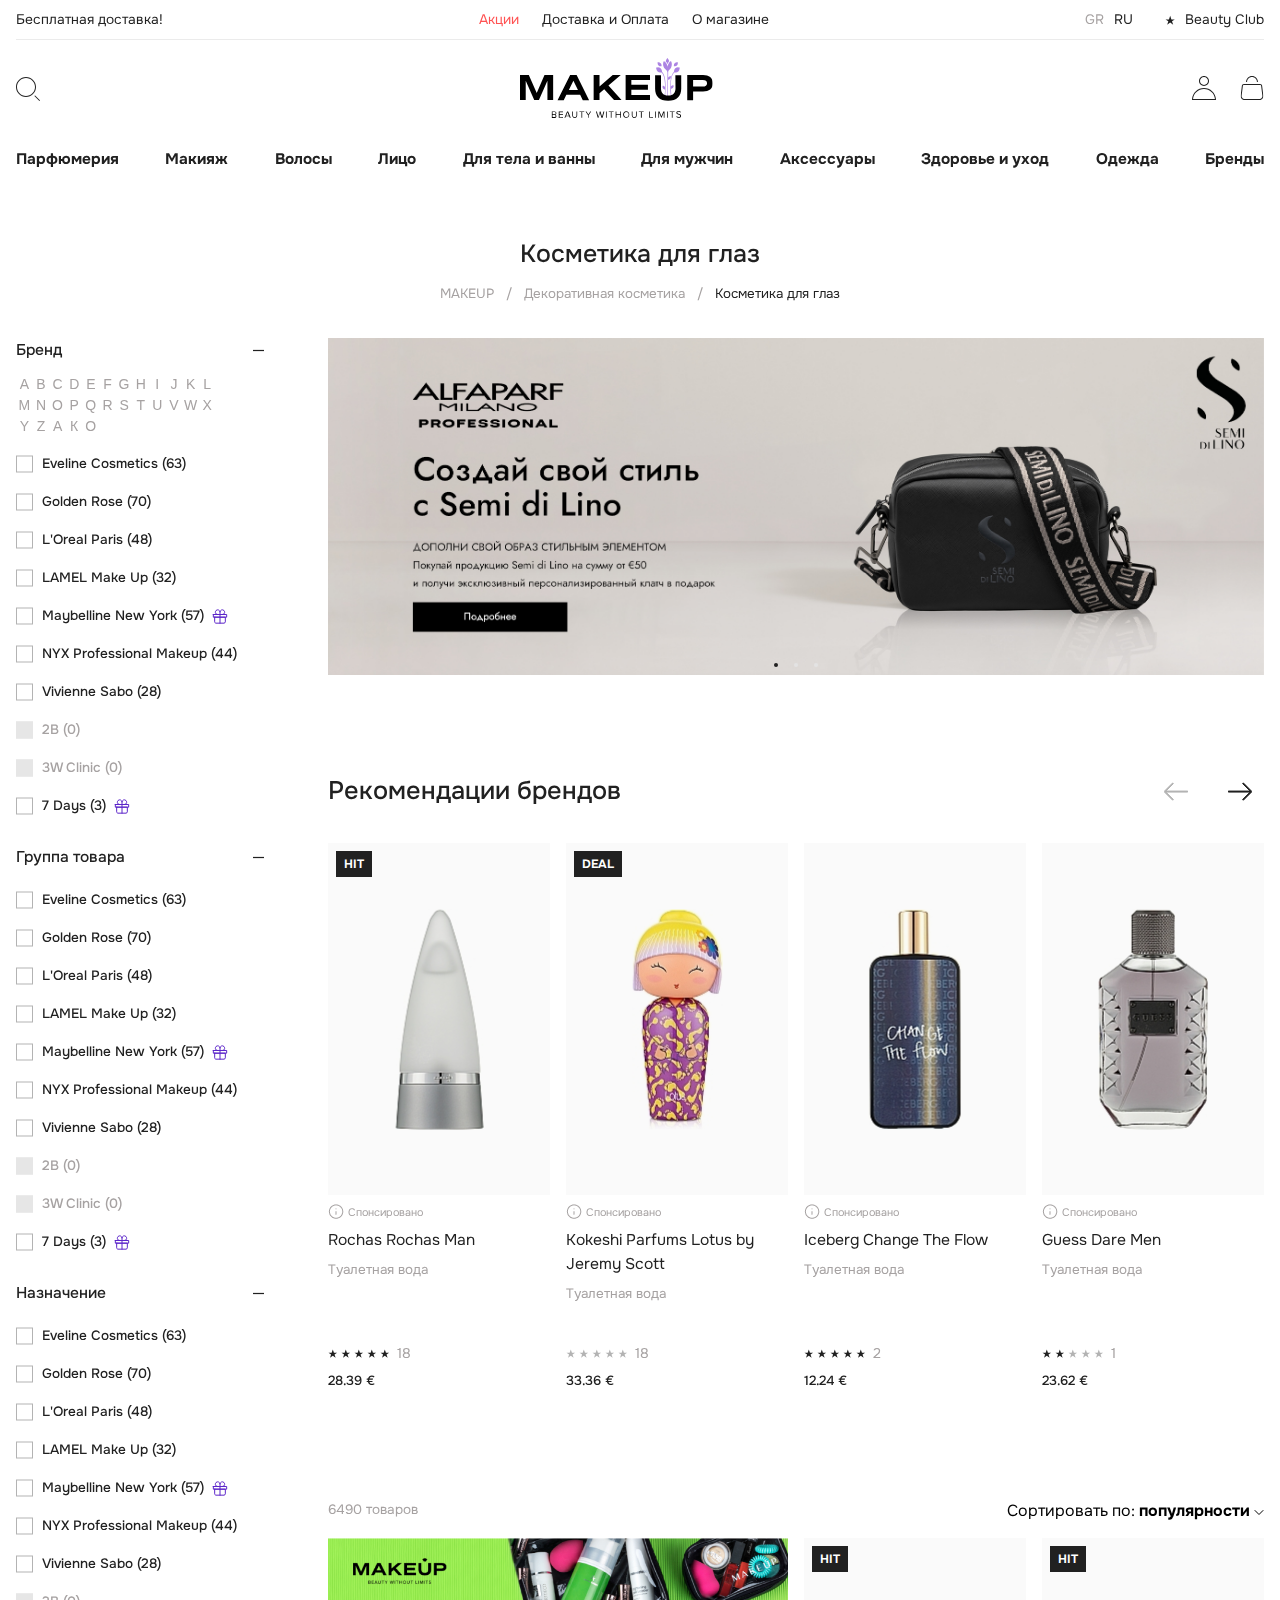
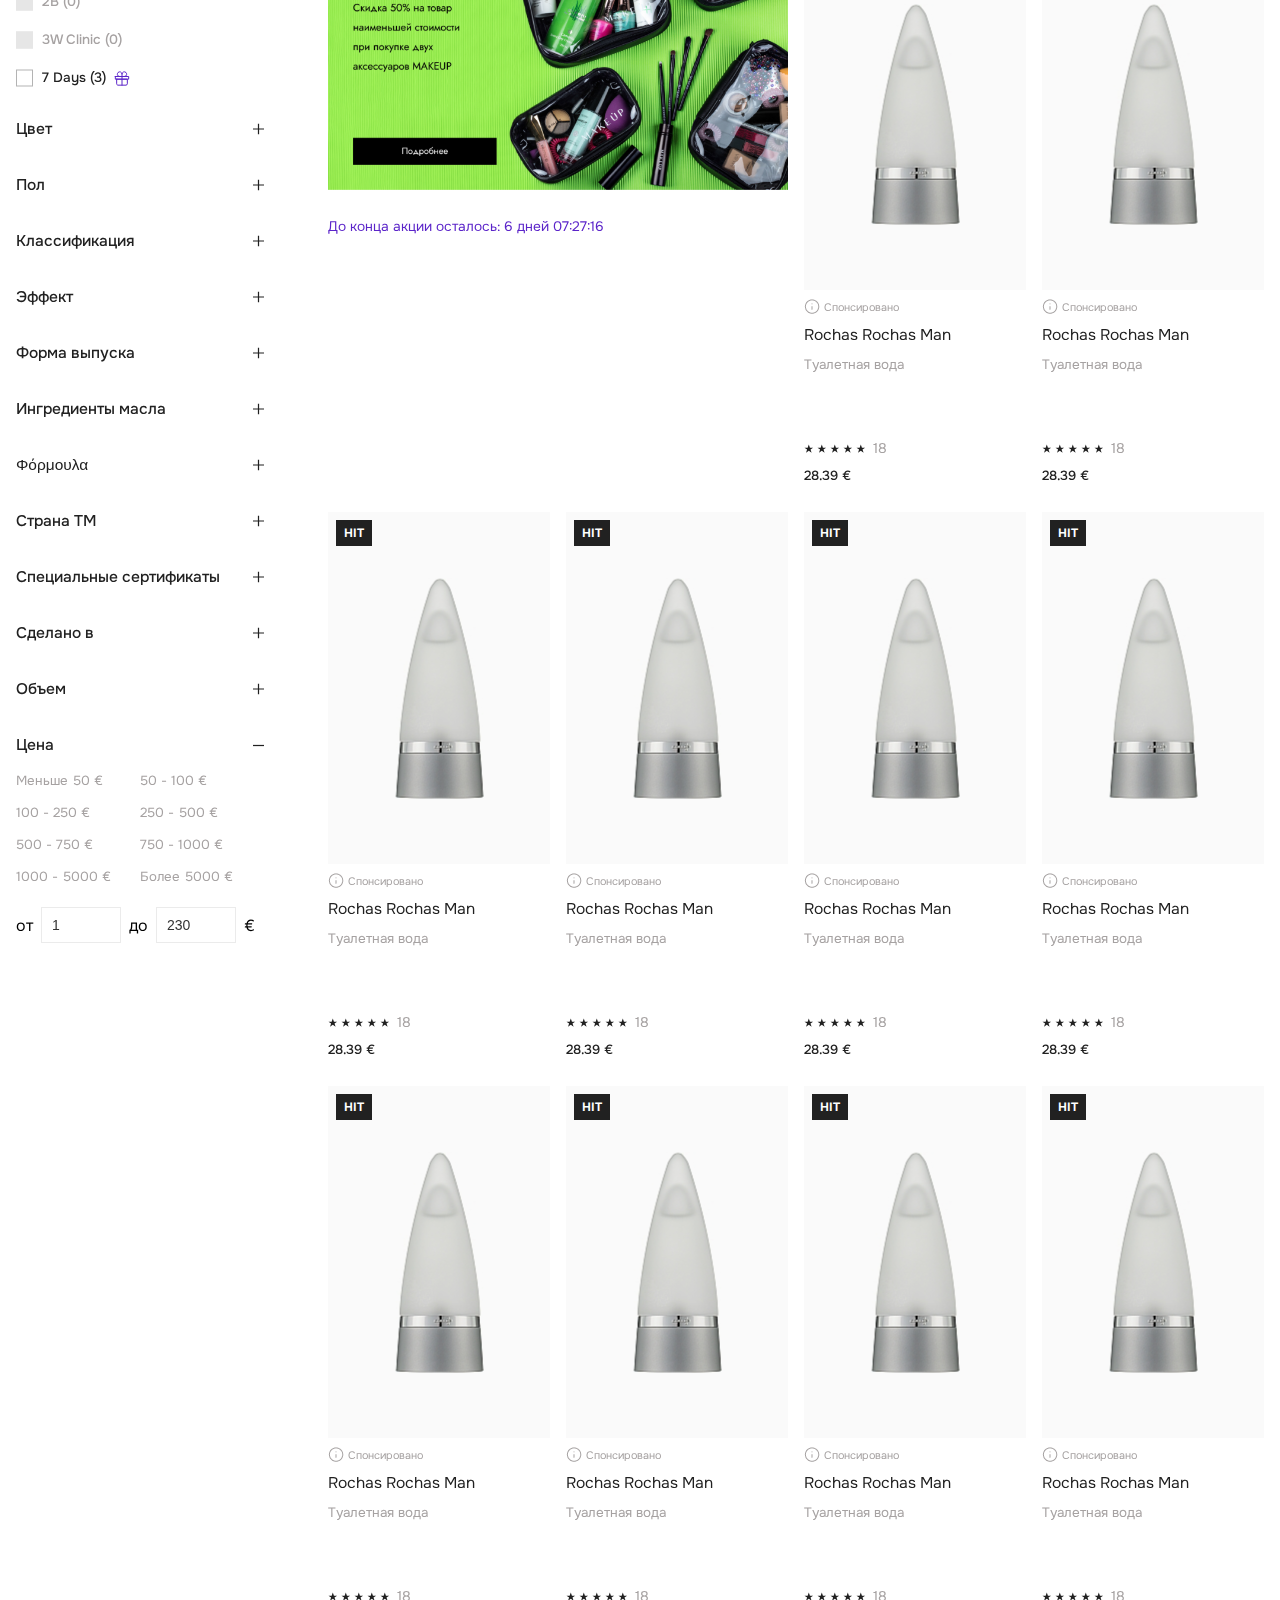
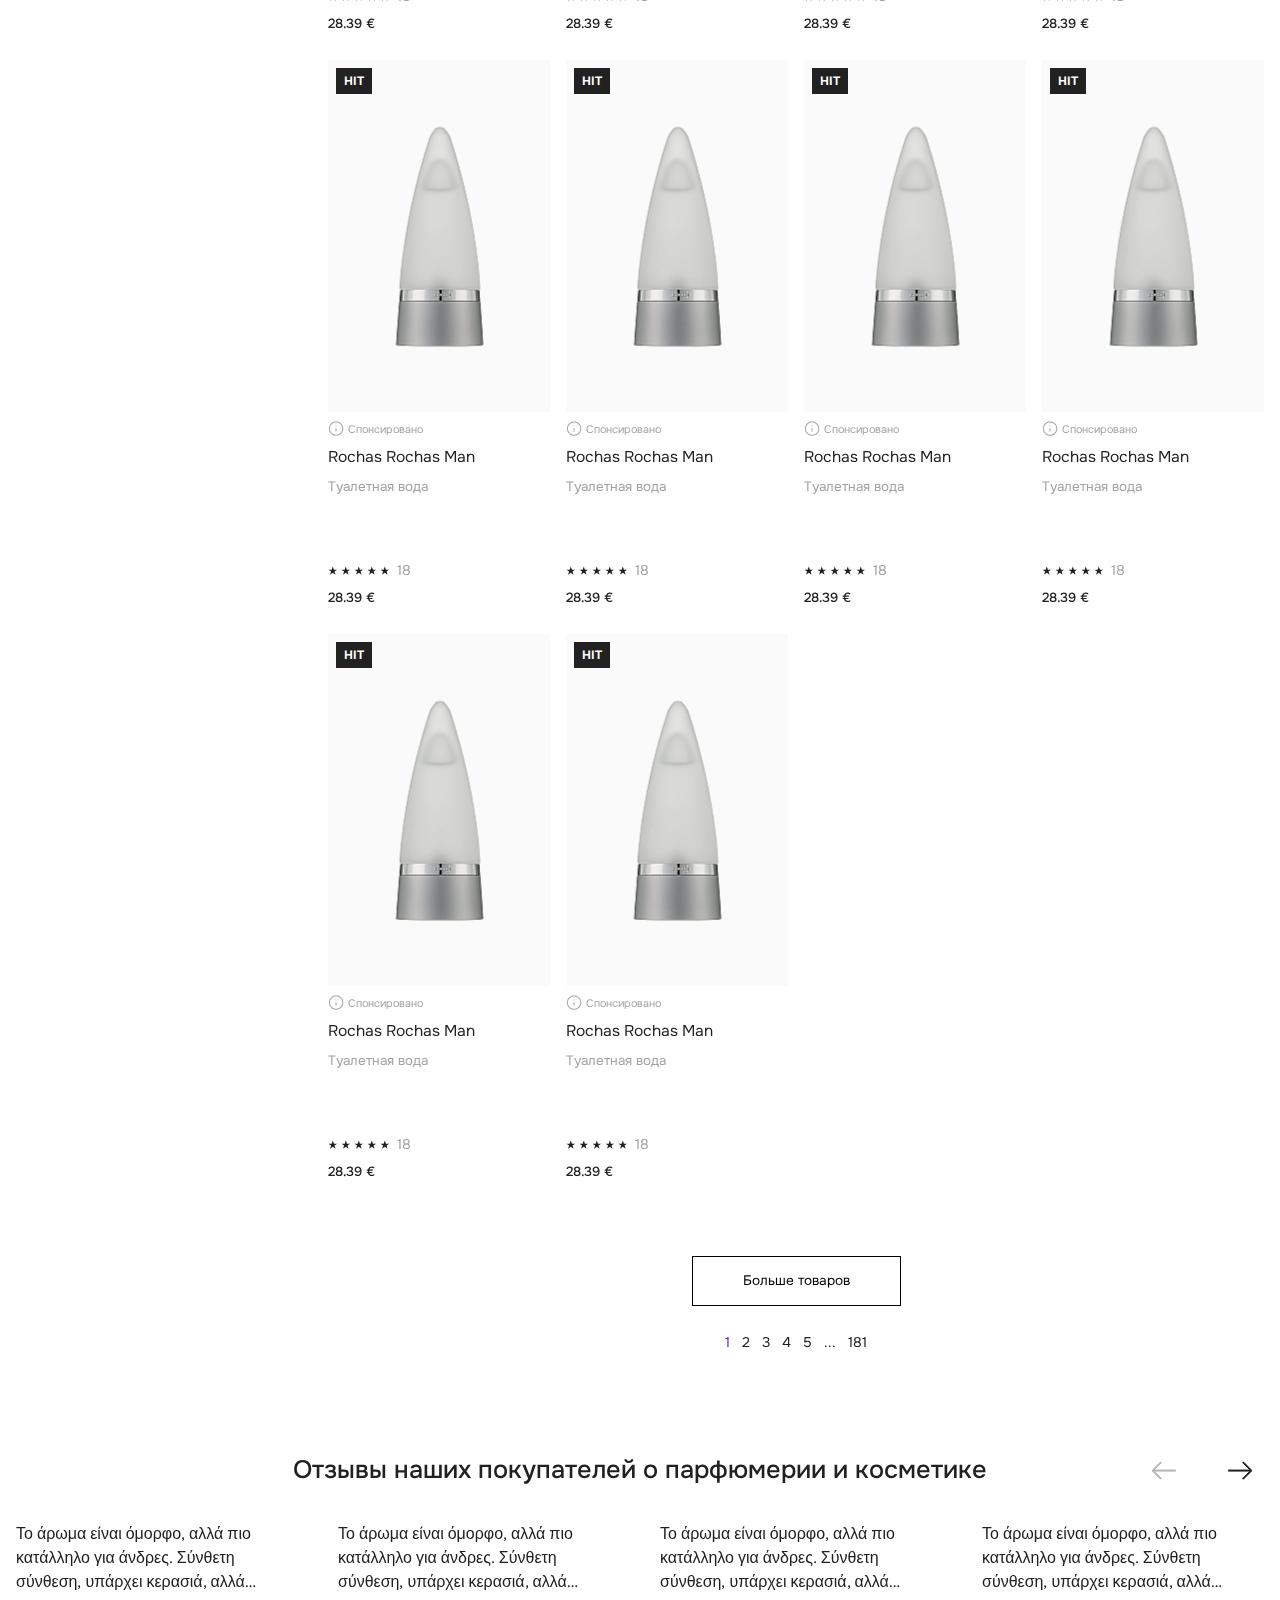
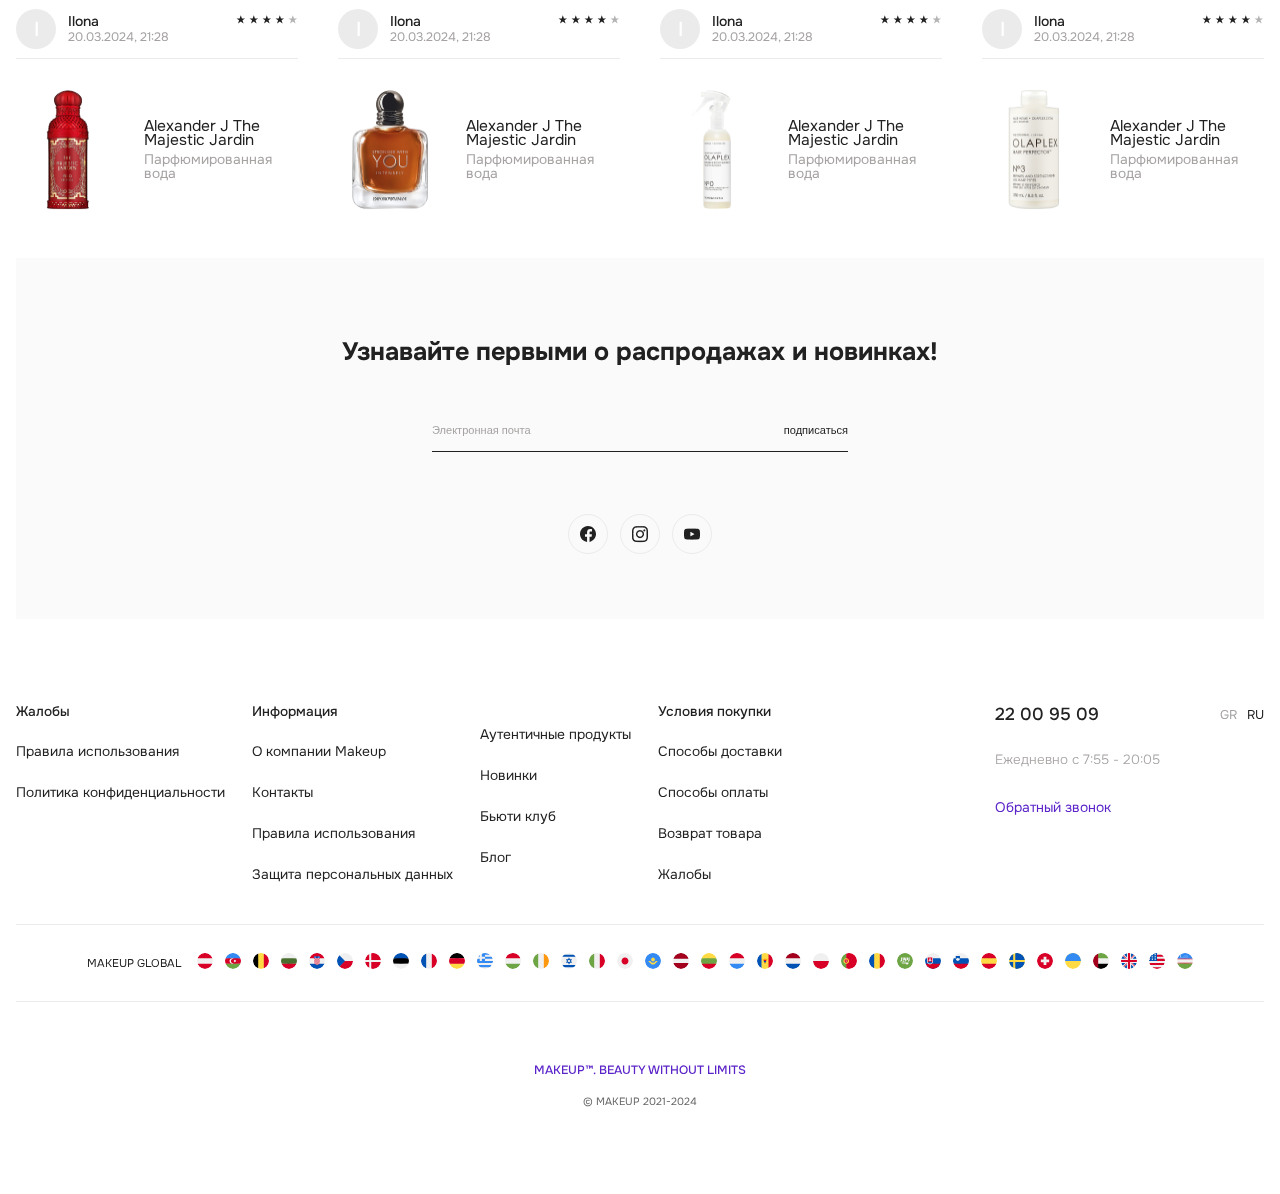
==== catalog.html @ 78b26820 "two pages are ready" ====
<!DOCTYPE html>
<html lang="en">
<head>
    <meta charset="UTF-8">
    <meta name="viewport" content="width=device-width, initial-scale=1.0">
    <title>MAKEUP</title>

    <!-- Link Swiper's CSS -->
    <link rel="stylesheet" href="https://cdn.jsdelivr.net/npm/swiper@11/swiper-bundle.min.css" />
    <!-- Style CSS -->
    <link rel="stylesheet" href="./css/style.css">
</head>
<body>
    
    <div class="wrapper">


        <!-- Header -->
        <header class="header">
            <div class="main_container">
                <div class="header__top">
                    <p>Бесплатная доставка!</p>
                    <ul class="header__top_navs">
                        <li>
                            <a href="#" class="active">Акции</a>
                        </li>
                        <li>
                            <a href="#">Доставка и Оплата</a>
                        </li>
                        <li>
                            <a href="#">О магазине</a>
                        </li>
                    </ul>
                    <div class="header__top_right">
                        <ul class="langs">
                            <li>
                                <a href="#">GR</a>
                            </li>
                            <li>
                                <a href="#" class="active">RU</a>
                            </li>
                        </ul>
                        <a href="#" class="score">
                            <svg width="10" height="10" viewBox="0 0 10 10" fill="none" xmlns="http://www.w3.org/2000/svg">
                                <path d="M2.17466 9.68302L3.32658 6.25955L0.549047 4.39709H3.95098L5.1675 0.726015L6.40555 4.39709H9.78595L7.00842 6.25955L8.18188 9.68302L5.1675 7.49759L2.17466 9.68302Z" fill="#212121"/>
                            </svg>
                            <span>Beauty Club</span>
                        </a>
                    </div>
                </div>
                <div class="header__bottom">
                    <div class="header__bottom_left">
                        <button class="bars">
                            <img src="./images/icon/bars.svg" alt="">
                        </button>
                        <button class="search_open">
                            <img src="./images/icon/search.svg" alt="">
                        </button>
                    </div>
                    <a href="#" class="header__logo">
                        <img src="./images/logo/header_logo.svg" alt="">
                    </a>
                    <div class="header__bottom_right">
                        <a href="#" class="icon">
                            <img src="./images/icon/user.svg" alt="">
                        </a>
                        <a href="#" class="icon">
                            <img src="./images/icon/lock.svg" alt="">
                        </a>
                    </div>
                </div>
                <ul class="header__navs">
                    <li>
                        <a href="#">Парфюмерия</a>
                    </li>
                    <li>
                        <a href="#">Макияж</a>
                    </li>
                    <li>
                        <a href="#">Волосы</a>
                    </li>
                    <li>
                        <a href="#">Лицо</a>
                    </li>
                    <li>
                        <a href="#">Для тела и ванны</a>
                    </li>
                    <li>
                        <a href="#">Для мужчин</a>
                    </li>
                    <li>
                        <a href="#">Аксессуары</a>
                    </li>
                    <li>
                        <a href="#">Здоровье и уход</a>
                    </li>
                    <li>
                        <a href="#">Одежда</a>
                    </li>
                    <li>
                        <a href="#">Бренды</a>
                    </li>
                </ul>
            </div>
        </header>
        <!-- Header end -->

        <!-- Mobile menu -->
        <div class="mobile_menu">
            <div class="mobile_menu__top">
                <button class="mobile_menu__close">
                    <img src="./images/icon/times.svg" alt="">
                </button>
            </div>

            <div class="menu_navs">
                <ul>
                    <li>
                        <a href="#" class="active">Акции</a>
                    </li>
                    <li>
                        <a href="#">Парфюмерия</a>
                    </li>
                    <li>
                        <a href="#">Макияж</a>
                    </li>
                    <li>
                        <a href="#">Волосы</a>
                    </li>
                    <li>
                        <a href="#">Лицо</a>
                    </li>
                    <li>
                        <a href="#">Для тела и ванны</a>
                    </li>
                    <li>
                        <a href="#">Для мужчин</a>
                    </li>
                    <li>
                        <a href="#">Аксессуары</a>
                    </li>
                    <li>
                        <a href="#">Здоровье и уход</a>
                    </li>
                    <li>
                        <a href="#">Одежда</a>
                    </li>
                    <li>
                        <a href="#">Бренды</a>
                    </li>
                </ul>
            </div>

            <div class="mobile_menu__bottom">
                <div class="top">
                    <button class="like">
                        <img src="./images/icon/favorite-active.svg" alt="" class="active">
                        <img src="./images/icon/favorite.svg" alt="">
                        <span>Избранное</span>
                    </button>
                    <a href="#">
                        <img src="./images/icon/star.svg" alt="">
                        <span>Beauty Club</span>
                    </a>
                </div>
                <ul class="langs">
                    <li>
                        <a href="#">GR</a>
                    </li>
                    <li>
                        <a href="#" class="active">RU</a>
                    </li>
                </ul>
            </div>
        </div>
        <!-- Mobile menu end -->

        <main>

            <!-- Breadcrumbs -->
            <div class="breadcrumbs">
                <div class="main_container breadcrumbs__container">
                    <h1>Косметика для глаз</h1>
                    <div class="breadcrumbs__top">
                        <a href="#" class="icon">
                            <img src="./images/icon/arrow-left.svg" alt="">
                        </a>
                        <ul>
                            <li>
                                <a href="#">MAKEUP</a>
                            </li>
                            <li>/</li>
                            <li>
                                <a href="#">Декоративная косметика</a>
                            </li>
                            <li>/</li>
                            <li>
                                <span>Косметика для глаз</span>
                            </li>
                        </ul>
                    </div>
                </div>
            </div>
            <!-- Breadcrumbs end -->

            <!-- Mobile Settings -->
            <div class="settings">
                <div class="main_container settings__container">
                    <button class="btn_light catalog_filter__open">
                        <img src="./images/icon/settings.svg" alt="">
                        <span>Параметры</span>
                    </button>
                    <button class="btn_light">
                        <span>Сортировать</span>
                        <img src="./images/icon/arrow-bottom.svg" alt="">
                    </button>
                </div>
            </div>
            <!-- Mobile Settings end -->

            <!-- Catalog block -->
            <div class="main_container catalog_block">
                <div class="catalog_block__left catalog_filter">

                    <div class="catalog_filter__head">
                        <h2 class="title">Параметры</h2>
                        <button class="catalog_filter__close">
                            <img src="./images/icon/times.svg" alt="">
                        </button>
                    </div>
                    
                    <div class="accordion active">
                        <div class="accordion__head">
                            <span>Бренд</span>
                            <span class="icon">
                                <img src="./images/icon/minus.svg" alt="">
                                <img src="./images/icon/plus.svg" class="plus" alt="">
                            </span>
                        </div>
                        <div class="accordion__body">
                            <div class="filter_body">
                                <ul class="keyboard">
                                    <li>
                                        <button>A</button>
                                    </li>
                                    <li>
                                        <button>B</button>
                                    </li>
                                    <li>
                                        <button>C</button>
                                    </li>
                                    <li>
                                        <button>D</button>
                                    </li>
                                    <li>
                                        <button>E</button>
                                    </li>
                                    <li>
                                        <button>F</button>
                                    </li>
                                    <li>
                                        <button>G</button>
                                    </li>
                                    <li>
                                        <button>H</button>
                                    </li>
                                    <li>
                                        <button>I</button>
                                    </li>
                                    <li>
                                        <button>J</button>
                                    </li>
                                    <li>
                                        <button>K</button>
                                    </li>
                                    <li>
                                        <button>L</button>
                                    </li>
                                    <li>
                                        <button>M</button>
                                    </li>
                                    <li>
                                        <button>N</button>
                                    </li>
                                    <li>
                                        <button>O</button>
                                    </li>
                                    <li>
                                        <button>P</button>
                                    </li>
                                    <li>
                                        <button>Q</button>
                                    </li>
                                    <li>
                                        <button>R</button>
                                    </li>
                                    <li>
                                        <button>S</button>
                                    </li>
                                    <li>
                                        <button>T</button>
                                    </li>
                                    <li>
                                        <button>U</button>
                                    </li>
                                    <li>
                                        <button>V</button>
                                    </li>
                                    <li>
                                        <button>W</button>
                                    </li>
                                    <li>
                                        <button>X</button>
                                    </li>
                                    <li>
                                        <button>Y</button>
                                    </li>
                                    <li>
                                        <button>Z</button>
                                    </li>
                                    <li>
                                        <button>А</button>
                                    </li>
                                    <li>
                                        <button>К</button>
                                    </li>
                                    <li>
                                        <button>О</button>
                                    </li>
                                </ul>

                                <div class="checkbox_wrap">
                                    <ul>
                                        <li>
                                            <div class="checkbox">
                                                <input type="checkbox">
                                                <span>Eveline Cosmetics (63)</span>
                                            </div>
                                        </li>
                                        <li>
                                            <div class="checkbox">
                                                <input type="checkbox">
                                                <span>Golden Rose (70)</span>
                                            </div>
                                        </li>
                                        <li>
                                            <div class="checkbox">
                                                <input type="checkbox">
                                                <span>L'Oreal Paris (48)</span>
                                            </div>
                                        </li>
                                        <li>
                                            <div class="checkbox">
                                                <input type="checkbox">
                                                <span>LAMEL Make Up (32)</span>
                                            </div>
                                        </li>
                                        <li>
                                            <div class="checkbox">
                                                <input type="checkbox">
                                                <span>Maybelline New York (57) <img src="./images/icon/prise.svg" alt=""></span>
                                            </div>
                                        </li>
                                        <li>
                                            <div class="checkbox">
                                                <input type="checkbox">
                                                <span>NYX Professional Makeup (44)</span>
                                            </div>
                                        </li>
                                        <li>
                                            <div class="checkbox">
                                                <input type="checkbox">
                                                <span>Vivienne Sabo (28)</span>
                                            </div>
                                        </li>
                                        <li>
                                            <div class="checkbox disabled">
                                                <input type="checkbox">
                                                <span>2B (0)</span>
                                            </div>
                                        </li>
                                        <li>
                                            <div class="checkbox disabled">
                                                <input type="checkbox">
                                                <span>3W Clinic (0)</span>
                                            </div>
                                        </li>
                                        <li>
                                            <div class="checkbox">
                                                <input type="checkbox">
                                                <span>7 Days (3) <img src="./images/icon/prise.svg" alt=""></span>
                                            </div>
                                        </li>
                                        <li>
                                            <div class="checkbox disabled">
                                                <input type="checkbox">
                                                <span>2B (0)</span>
                                            </div>
                                        </li>
                                        <li>
                                            <div class="checkbox disabled">
                                                <input type="checkbox">
                                                <span>3W Clinic (0)</span>
                                            </div>
                                        </li>
                                        <li>
                                            <div class="checkbox">
                                                <input type="checkbox">
                                                <span>7 Days (3) <img src="./images/icon/prise.svg" alt=""></span>
                                            </div>
                                        </li>
                                        <li>
                                            <div class="checkbox disabled">
                                                <input type="checkbox">
                                                <span>2B (0)</span>
                                            </div>
                                        </li>
                                        <li>
                                            <div class="checkbox disabled">
                                                <input type="checkbox">
                                                <span>3W Clinic (0)</span>
                                            </div>
                                        </li>
                                        <li>
                                            <div class="checkbox">
                                                <input type="checkbox">
                                                <span>7 Days (3) <img src="./images/icon/prise.svg" alt=""></span>
                                            </div>
                                        </li>
                                    </ul>
                                </div>
                            </div>
                        </div>
                    </div>
                    
                    <div class="accordion active">
                        <div class="accordion__head">
                            <span>Группа товара</span>
                            <span class="icon">
                                <img src="./images/icon/minus.svg" alt="">
                                <img src="./images/icon/plus.svg" class="plus" alt="">
                            </span>
                        </div>
                        <div class="accordion__body">
                            <div class="filter_body">
                                <div class="checkbox_wrap">
                                    <ul>
                                        <li>
                                            <div class="checkbox">
                                                <input type="checkbox">
                                                <span>Eveline Cosmetics (63)</span>
                                            </div>
                                        </li>
                                        <li>
                                            <div class="checkbox">
                                                <input type="checkbox">
                                                <span>Golden Rose (70)</span>
                                            </div>
                                        </li>
                                        <li>
                                            <div class="checkbox">
                                                <input type="checkbox">
                                                <span>L'Oreal Paris (48)</span>
                                            </div>
                                        </li>
                                        <li>
                                            <div class="checkbox">
                                                <input type="checkbox">
                                                <span>LAMEL Make Up (32)</span>
                                            </div>
                                        </li>
                                        <li>
                                            <div class="checkbox">
                                                <input type="checkbox">
                                                <span>Maybelline New York (57) <img src="./images/icon/prise.svg" alt=""></span>
                                            </div>
                                        </li>
                                        <li>
                                            <div class="checkbox">
                                                <input type="checkbox">
                                                <span>NYX Professional Makeup (44)</span>
                                            </div>
                                        </li>
                                        <li>
                                            <div class="checkbox">
                                                <input type="checkbox">
                                                <span>Vivienne Sabo (28)</span>
                                            </div>
                                        </li>
                                        <li>
                                            <div class="checkbox disabled">
                                                <input type="checkbox">
                                                <span>2B (0)</span>
                                            </div>
                                        </li>
                                        <li>
                                            <div class="checkbox disabled">
                                                <input type="checkbox">
                                                <span>3W Clinic (0)</span>
                                            </div>
                                        </li>
                                        <li>
                                            <div class="checkbox">
                                                <input type="checkbox">
                                                <span>7 Days (3) <img src="./images/icon/prise.svg" alt=""></span>
                                            </div>
                                        </li>
                                        <li>
                                            <div class="checkbox disabled">
                                                <input type="checkbox">
                                                <span>2B (0)</span>
                                            </div>
                                        </li>
                                        <li>
                                            <div class="checkbox disabled">
                                                <input type="checkbox">
                                                <span>3W Clinic (0)</span>
                                            </div>
                                        </li>
                                        <li>
                                            <div class="checkbox">
                                                <input type="checkbox">
                                                <span>7 Days (3) <img src="./images/icon/prise.svg" alt=""></span>
                                            </div>
                                        </li>
                                        <li>
                                            <div class="checkbox disabled">
                                                <input type="checkbox">
                                                <span>2B (0)</span>
                                            </div>
                                        </li>
                                        <li>
                                            <div class="checkbox disabled">
                                                <input type="checkbox">
                                                <span>3W Clinic (0)</span>
                                            </div>
                                        </li>
                                        <li>
                                            <div class="checkbox">
                                                <input type="checkbox">
                                                <span>7 Days (3) <img src="./images/icon/prise.svg" alt=""></span>
                                            </div>
                                        </li>
                                    </ul>
                                </div>
                            </div>
                        </div>
                    </div>
                    
                    <div class="accordion active">
                        <div class="accordion__head">
                            <span>Назначение</span>
                            <span class="icon">
                                <img src="./images/icon/minus.svg" alt="">
                                <img src="./images/icon/plus.svg" class="plus" alt="">
                            </span>
                        </div>
                        <div class="accordion__body">
                            <div class="filter_body">
                                <div class="checkbox_wrap">
                                    <ul>
                                        <li>
                                            <div class="checkbox">
                                                <input type="checkbox">
                                                <span>Eveline Cosmetics (63)</span>
                                            </div>
                                        </li>
                                        <li>
                                            <div class="checkbox">
                                                <input type="checkbox">
                                                <span>Golden Rose (70)</span>
                                            </div>
                                        </li>
                                        <li>
                                            <div class="checkbox">
                                                <input type="checkbox">
                                                <span>L'Oreal Paris (48)</span>
                                            </div>
                                        </li>
                                        <li>
                                            <div class="checkbox">
                                                <input type="checkbox">
                                                <span>LAMEL Make Up (32)</span>
                                            </div>
                                        </li>
                                        <li>
                                            <div class="checkbox">
                                                <input type="checkbox">
                                                <span>Maybelline New York (57) <img src="./images/icon/prise.svg" alt=""></span>
                                            </div>
                                        </li>
                                        <li>
                                            <div class="checkbox">
                                                <input type="checkbox">
                                                <span>NYX Professional Makeup (44)</span>
                                            </div>
                                        </li>
                                        <li>
                                            <div class="checkbox">
                                                <input type="checkbox">
                                                <span>Vivienne Sabo (28)</span>
                                            </div>
                                        </li>
                                        <li>
                                            <div class="checkbox disabled">
                                                <input type="checkbox">
                                                <span>2B (0)</span>
                                            </div>
                                        </li>
                                        <li>
                                            <div class="checkbox disabled">
                                                <input type="checkbox">
                                                <span>3W Clinic (0)</span>
                                            </div>
                                        </li>
                                        <li>
                                            <div class="checkbox">
                                                <input type="checkbox">
                                                <span>7 Days (3) <img src="./images/icon/prise.svg" alt=""></span>
                                            </div>
                                        </li>
                                        <li>
                                            <div class="checkbox disabled">
                                                <input type="checkbox">
                                                <span>2B (0)</span>
                                            </div>
                                        </li>
                                        <li>
                                            <div class="checkbox disabled">
                                                <input type="checkbox">
                                                <span>3W Clinic (0)</span>
                                            </div>
                                        </li>
                                        <li>
                                            <div class="checkbox">
                                                <input type="checkbox">
                                                <span>7 Days (3) <img src="./images/icon/prise.svg" alt=""></span>
                                            </div>
                                        </li>
                                        <li>
                                            <div class="checkbox disabled">
                                                <input type="checkbox">
                                                <span>2B (0)</span>
                                            </div>
                                        </li>
                                        <li>
                                            <div class="checkbox disabled">
                                                <input type="checkbox">
                                                <span>3W Clinic (0)</span>
                                            </div>
                                        </li>
                                        <li>
                                            <div class="checkbox">
                                                <input type="checkbox">
                                                <span>7 Days (3) <img src="./images/icon/prise.svg" alt=""></span>
                                            </div>
                                        </li>
                                    </ul>
                                </div>
                            </div>
                        </div>
                    </div>
                    
                    <div class="accordion">
                        <div class="accordion__head">
                            <span>Цвет</span>
                            <span class="icon">
                                <img src="./images/icon/minus.svg" alt="">
                                <img src="./images/icon/plus.svg" class="plus" alt="">
                            </span>
                        </div>
                        <div class="accordion__body">
                            <div class="filter_body">
                                <div class="checkbox_wrap">
                                    <ul>
                                        <li>
                                            <div class="checkbox">
                                                <input type="checkbox">
                                                <span>Eveline Cosmetics (63)</span>
                                            </div>
                                        </li>
                                        <li>
                                            <div class="checkbox">
                                                <input type="checkbox">
                                                <span>Golden Rose (70)</span>
                                            </div>
                                        </li>
                                        <li>
                                            <div class="checkbox">
                                                <input type="checkbox">
                                                <span>L'Oreal Paris (48)</span>
                                            </div>
                                        </li>
                                        <li>
                                            <div class="checkbox">
                                                <input type="checkbox">
                                                <span>LAMEL Make Up (32)</span>
                                            </div>
                                        </li>
                                        <li>
                                            <div class="checkbox">
                                                <input type="checkbox">
                                                <span>Maybelline New York (57) <img src="./images/icon/prise.svg" alt=""></span>
                                            </div>
                                        </li>
                                        <li>
                                            <div class="checkbox">
                                                <input type="checkbox">
                                                <span>NYX Professional Makeup (44)</span>
                                            </div>
                                        </li>
                                        <li>
                                            <div class="checkbox">
                                                <input type="checkbox">
                                                <span>Vivienne Sabo (28)</span>
                                            </div>
                                        </li>
                                        <li>
                                            <div class="checkbox disabled">
                                                <input type="checkbox">
                                                <span>2B (0)</span>
                                            </div>
                                        </li>
                                        <li>
                                            <div class="checkbox disabled">
                                                <input type="checkbox">
                                                <span>3W Clinic (0)</span>
                                            </div>
                                        </li>
                                        <li>
                                            <div class="checkbox">
                                                <input type="checkbox">
                                                <span>7 Days (3) <img src="./images/icon/prise.svg" alt=""></span>
                                            </div>
                                        </li>
                                        <li>
                                            <div class="checkbox disabled">
                                                <input type="checkbox">
                                                <span>2B (0)</span>
                                            </div>
                                        </li>
                                        <li>
                                            <div class="checkbox disabled">
                                                <input type="checkbox">
                                                <span>3W Clinic (0)</span>
                                            </div>
                                        </li>
                                        <li>
                                            <div class="checkbox">
                                                <input type="checkbox">
                                                <span>7 Days (3) <img src="./images/icon/prise.svg" alt=""></span>
                                            </div>
                                        </li>
                                        <li>
                                            <div class="checkbox disabled">
                                                <input type="checkbox">
                                                <span>2B (0)</span>
                                            </div>
                                        </li>
                                        <li>
                                            <div class="checkbox disabled">
                                                <input type="checkbox">
                                                <span>3W Clinic (0)</span>
                                            </div>
                                        </li>
                                        <li>
                                            <div class="checkbox">
                                                <input type="checkbox">
                                                <span>7 Days (3) <img src="./images/icon/prise.svg" alt=""></span>
                                            </div>
                                        </li>
                                    </ul>
                                </div>
                            </div>
                        </div>
                    </div>
                    
                    <div class="accordion">
                        <div class="accordion__head">
                            <span>Пол</span>
                            <span class="icon">
                                <img src="./images/icon/minus.svg" alt="">
                                <img src="./images/icon/plus.svg" class="plus" alt="">
                            </span>
                        </div>
                        <div class="accordion__body">
                            <div class="filter_body">
                                <div class="checkbox_wrap">
                                    <ul>
                                        <li>
                                            <div class="checkbox">
                                                <input type="checkbox">
                                                <span>Eveline Cosmetics (63)</span>
                                            </div>
                                        </li>
                                        <li>
                                            <div class="checkbox">
                                                <input type="checkbox">
                                                <span>Golden Rose (70)</span>
                                            </div>
                                        </li>
                                        <li>
                                            <div class="checkbox">
                                                <input type="checkbox">
                                                <span>L'Oreal Paris (48)</span>
                                            </div>
                                        </li>
                                        <li>
                                            <div class="checkbox">
                                                <input type="checkbox">
                                                <span>LAMEL Make Up (32)</span>
                                            </div>
                                        </li>
                                        <li>
                                            <div class="checkbox">
                                                <input type="checkbox">
                                                <span>Maybelline New York (57) <img src="./images/icon/prise.svg" alt=""></span>
                                            </div>
                                        </li>
                                        <li>
                                            <div class="checkbox">
                                                <input type="checkbox">
                                                <span>NYX Professional Makeup (44)</span>
                                            </div>
                                        </li>
                                        <li>
                                            <div class="checkbox">
                                                <input type="checkbox">
                                                <span>Vivienne Sabo (28)</span>
                                            </div>
                                        </li>
                                        <li>
                                            <div class="checkbox disabled">
                                                <input type="checkbox">
                                                <span>2B (0)</span>
                                            </div>
                                        </li>
                                        <li>
                                            <div class="checkbox disabled">
                                                <input type="checkbox">
                                                <span>3W Clinic (0)</span>
                                            </div>
                                        </li>
                                        <li>
                                            <div class="checkbox">
                                                <input type="checkbox">
                                                <span>7 Days (3) <img src="./images/icon/prise.svg" alt=""></span>
                                            </div>
                                        </li>
                                        <li>
                                            <div class="checkbox disabled">
                                                <input type="checkbox">
                                                <span>2B (0)</span>
                                            </div>
                                        </li>
                                        <li>
                                            <div class="checkbox disabled">
                                                <input type="checkbox">
                                                <span>3W Clinic (0)</span>
                                            </div>
                                        </li>
                                        <li>
                                            <div class="checkbox">
                                                <input type="checkbox">
                                                <span>7 Days (3) <img src="./images/icon/prise.svg" alt=""></span>
                                            </div>
                                        </li>
                                        <li>
                                            <div class="checkbox disabled">
                                                <input type="checkbox">
                                                <span>2B (0)</span>
                                            </div>
                                        </li>
                                        <li>
                                            <div class="checkbox disabled">
                                                <input type="checkbox">
                                                <span>3W Clinic (0)</span>
                                            </div>
                                        </li>
                                        <li>
                                            <div class="checkbox">
                                                <input type="checkbox">
                                                <span>7 Days (3) <img src="./images/icon/prise.svg" alt=""></span>
                                            </div>
                                        </li>
                                    </ul>
                                </div>
                            </div>
                        </div>
                    </div>
                    
                    <div class="accordion">
                        <div class="accordion__head">
                            <span>Классификация</span>
                            <span class="icon">
                                <img src="./images/icon/minus.svg" alt="">
                                <img src="./images/icon/plus.svg" class="plus" alt="">
                            </span>
                        </div>
                        <div class="accordion__body">
                            <div class="filter_body">
                                <div class="checkbox_wrap">
                                    <ul>
                                        <li>
                                            <div class="checkbox">
                                                <input type="checkbox">
                                                <span>Eveline Cosmetics (63)</span>
                                            </div>
                                        </li>
                                        <li>
                                            <div class="checkbox">
                                                <input type="checkbox">
                                                <span>Golden Rose (70)</span>
                                            </div>
                                        </li>
                                        <li>
                                            <div class="checkbox">
                                                <input type="checkbox">
                                                <span>L'Oreal Paris (48)</span>
                                            </div>
                                        </li>
                                        <li>
                                            <div class="checkbox">
                                                <input type="checkbox">
                                                <span>LAMEL Make Up (32)</span>
                                            </div>
                                        </li>
                                        <li>
                                            <div class="checkbox">
                                                <input type="checkbox">
                                                <span>Maybelline New York (57) <img src="./images/icon/prise.svg" alt=""></span>
                                            </div>
                                        </li>
                                        <li>
                                            <div class="checkbox">
                                                <input type="checkbox">
                                                <span>NYX Professional Makeup (44)</span>
                                            </div>
                                        </li>
                                        <li>
                                            <div class="checkbox">
                                                <input type="checkbox">
                                                <span>Vivienne Sabo (28)</span>
                                            </div>
                                        </li>
                                        <li>
                                            <div class="checkbox disabled">
                                                <input type="checkbox">
                                                <span>2B (0)</span>
                                            </div>
                                        </li>
                                        <li>
                                            <div class="checkbox disabled">
                                                <input type="checkbox">
                                                <span>3W Clinic (0)</span>
                                            </div>
                                        </li>
                                        <li>
                                            <div class="checkbox">
                                                <input type="checkbox">
                                                <span>7 Days (3) <img src="./images/icon/prise.svg" alt=""></span>
                                            </div>
                                        </li>
                                        <li>
                                            <div class="checkbox disabled">
                                                <input type="checkbox">
                                                <span>2B (0)</span>
                                            </div>
                                        </li>
                                        <li>
                                            <div class="checkbox disabled">
                                                <input type="checkbox">
                                                <span>3W Clinic (0)</span>
                                            </div>
                                        </li>
                                        <li>
                                            <div class="checkbox">
                                                <input type="checkbox">
                                                <span>7 Days (3) <img src="./images/icon/prise.svg" alt=""></span>
                                            </div>
                                        </li>
                                        <li>
                                            <div class="checkbox disabled">
                                                <input type="checkbox">
                                                <span>2B (0)</span>
                                            </div>
                                        </li>
                                        <li>
                                            <div class="checkbox disabled">
                                                <input type="checkbox">
                                                <span>3W Clinic (0)</span>
                                            </div>
                                        </li>
                                        <li>
                                            <div class="checkbox">
                                                <input type="checkbox">
                                                <span>7 Days (3) <img src="./images/icon/prise.svg" alt=""></span>
                                            </div>
                                        </li>
                                    </ul>
                                </div>
                            </div>
                        </div>
                    </div>
                    
                    <div class="accordion">
                        <div class="accordion__head">
                            <span>Эффект</span>
                            <span class="icon">
                                <img src="./images/icon/minus.svg" alt="">
                                <img src="./images/icon/plus.svg" class="plus" alt="">
                            </span>
                        </div>
                        <div class="accordion__body">
                            <div class="filter_body">
                                <div class="checkbox_wrap">
                                    <ul>
                                        <li>
                                            <div class="checkbox">
                                                <input type="checkbox">
                                                <span>Eveline Cosmetics (63)</span>
                                            </div>
                                        </li>
                                        <li>
                                            <div class="checkbox">
                                                <input type="checkbox">
                                                <span>Golden Rose (70)</span>
                                            </div>
                                        </li>
                                        <li>
                                            <div class="checkbox">
                                                <input type="checkbox">
                                                <span>L'Oreal Paris (48)</span>
                                            </div>
                                        </li>
                                        <li>
                                            <div class="checkbox">
                                                <input type="checkbox">
                                                <span>LAMEL Make Up (32)</span>
                                            </div>
                                        </li>
                                        <li>
                                            <div class="checkbox">
                                                <input type="checkbox">
                                                <span>Maybelline New York (57) <img src="./images/icon/prise.svg" alt=""></span>
                                            </div>
                                        </li>
                                        <li>
                                            <div class="checkbox">
                                                <input type="checkbox">
                                                <span>NYX Professional Makeup (44)</span>
                                            </div>
                                        </li>
                                        <li>
                                            <div class="checkbox">
                                                <input type="checkbox">
                                                <span>Vivienne Sabo (28)</span>
                                            </div>
                                        </li>
                                        <li>
                                            <div class="checkbox disabled">
                                                <input type="checkbox">
                                                <span>2B (0)</span>
                                            </div>
                                        </li>
                                        <li>
                                            <div class="checkbox disabled">
                                                <input type="checkbox">
                                                <span>3W Clinic (0)</span>
                                            </div>
                                        </li>
                                        <li>
                                            <div class="checkbox">
                                                <input type="checkbox">
                                                <span>7 Days (3) <img src="./images/icon/prise.svg" alt=""></span>
                                            </div>
                                        </li>
                                        <li>
                                            <div class="checkbox disabled">
                                                <input type="checkbox">
                                                <span>2B (0)</span>
                                            </div>
                                        </li>
                                        <li>
                                            <div class="checkbox disabled">
                                                <input type="checkbox">
                                                <span>3W Clinic (0)</span>
                                            </div>
                                        </li>
                                        <li>
                                            <div class="checkbox">
                                                <input type="checkbox">
                                                <span>7 Days (3) <img src="./images/icon/prise.svg" alt=""></span>
                                            </div>
                                        </li>
                                        <li>
                                            <div class="checkbox disabled">
                                                <input type="checkbox">
                                                <span>2B (0)</span>
                                            </div>
                                        </li>
                                        <li>
                                            <div class="checkbox disabled">
                                                <input type="checkbox">
                                                <span>3W Clinic (0)</span>
                                            </div>
                                        </li>
                                        <li>
                                            <div class="checkbox">
                                                <input type="checkbox">
                                                <span>7 Days (3) <img src="./images/icon/prise.svg" alt=""></span>
                                            </div>
                                        </li>
                                    </ul>
                                </div>
                            </div>
                        </div>
                    </div>
                    
                    <div class="accordion">
                        <div class="accordion__head">
                            <span>Форма выпуска</span>
                            <span class="icon">
                                <img src="./images/icon/minus.svg" alt="">
                                <img src="./images/icon/plus.svg" class="plus" alt="">
                            </span>
                        </div>
                        <div class="accordion__body">
                            <div class="filter_body">
                                <div class="checkbox_wrap">
                                    <ul>
                                        <li>
                                            <div class="checkbox">
                                                <input type="checkbox">
                                                <span>Eveline Cosmetics (63)</span>
                                            </div>
                                        </li>
                                        <li>
                                            <div class="checkbox">
                                                <input type="checkbox">
                                                <span>Golden Rose (70)</span>
                                            </div>
                                        </li>
                                        <li>
                                            <div class="checkbox">
                                                <input type="checkbox">
                                                <span>L'Oreal Paris (48)</span>
                                            </div>
                                        </li>
                                        <li>
                                            <div class="checkbox">
                                                <input type="checkbox">
                                                <span>LAMEL Make Up (32)</span>
                                            </div>
                                        </li>
                                        <li>
                                            <div class="checkbox">
                                                <input type="checkbox">
                                                <span>Maybelline New York (57) <img src="./images/icon/prise.svg" alt=""></span>
                                            </div>
                                        </li>
                                        <li>
                                            <div class="checkbox">
                                                <input type="checkbox">
                                                <span>NYX Professional Makeup (44)</span>
                                            </div>
                                        </li>
                                        <li>
                                            <div class="checkbox">
                                                <input type="checkbox">
                                                <span>Vivienne Sabo (28)</span>
                                            </div>
                                        </li>
                                        <li>
                                            <div class="checkbox disabled">
                                                <input type="checkbox">
                                                <span>2B (0)</span>
                                            </div>
                                        </li>
                                        <li>
                                            <div class="checkbox disabled">
                                                <input type="checkbox">
                                                <span>3W Clinic (0)</span>
                                            </div>
                                        </li>
                                        <li>
                                            <div class="checkbox">
                                                <input type="checkbox">
                                                <span>7 Days (3) <img src="./images/icon/prise.svg" alt=""></span>
                                            </div>
                                        </li>
                                        <li>
                                            <div class="checkbox disabled">
                                                <input type="checkbox">
                                                <span>2B (0)</span>
                                            </div>
                                        </li>
                                        <li>
                                            <div class="checkbox disabled">
                                                <input type="checkbox">
                                                <span>3W Clinic (0)</span>
                                            </div>
                                        </li>
                                        <li>
                                            <div class="checkbox">
                                                <input type="checkbox">
                                                <span>7 Days (3) <img src="./images/icon/prise.svg" alt=""></span>
                                            </div>
                                        </li>
                                        <li>
                                            <div class="checkbox disabled">
                                                <input type="checkbox">
                                                <span>2B (0)</span>
                                            </div>
                                        </li>
                                        <li>
                                            <div class="checkbox disabled">
                                                <input type="checkbox">
                                                <span>3W Clinic (0)</span>
                                            </div>
                                        </li>
                                        <li>
                                            <div class="checkbox">
                                                <input type="checkbox">
                                                <span>7 Days (3) <img src="./images/icon/prise.svg" alt=""></span>
                                            </div>
                                        </li>
                                    </ul>
                                </div>
                            </div>
                        </div>
                    </div>
                    
                    <div class="accordion">
                        <div class="accordion__head">
                            <span>Ингредиенты масла</span>
                            <span class="icon">
                                <img src="./images/icon/minus.svg" alt="">
                                <img src="./images/icon/plus.svg" class="plus" alt="">
                            </span>
                        </div>
                        <div class="accordion__body">
                            <div class="filter_body">
                                <div class="checkbox_wrap">
                                    <ul>
                                        <li>
                                            <div class="checkbox">
                                                <input type="checkbox">
                                                <span>Eveline Cosmetics (63)</span>
                                            </div>
                                        </li>
                                        <li>
                                            <div class="checkbox">
                                                <input type="checkbox">
                                                <span>Golden Rose (70)</span>
                                            </div>
                                        </li>
                                        <li>
                                            <div class="checkbox">
                                                <input type="checkbox">
                                                <span>L'Oreal Paris (48)</span>
                                            </div>
                                        </li>
                                        <li>
                                            <div class="checkbox">
                                                <input type="checkbox">
                                                <span>LAMEL Make Up (32)</span>
                                            </div>
                                        </li>
                                        <li>
                                            <div class="checkbox">
                                                <input type="checkbox">
                                                <span>Maybelline New York (57) <img src="./images/icon/prise.svg" alt=""></span>
                                            </div>
                                        </li>
                                        <li>
                                            <div class="checkbox">
                                                <input type="checkbox">
                                                <span>NYX Professional Makeup (44)</span>
                                            </div>
                                        </li>
                                        <li>
                                            <div class="checkbox">
                                                <input type="checkbox">
                                                <span>Vivienne Sabo (28)</span>
                                            </div>
                                        </li>
                                        <li>
                                            <div class="checkbox disabled">
                                                <input type="checkbox">
                                                <span>2B (0)</span>
                                            </div>
                                        </li>
                                        <li>
                                            <div class="checkbox disabled">
                                                <input type="checkbox">
                                                <span>3W Clinic (0)</span>
                                            </div>
                                        </li>
                                        <li>
                                            <div class="checkbox">
                                                <input type="checkbox">
                                                <span>7 Days (3) <img src="./images/icon/prise.svg" alt=""></span>
                                            </div>
                                        </li>
                                        <li>
                                            <div class="checkbox disabled">
                                                <input type="checkbox">
                                                <span>2B (0)</span>
                                            </div>
                                        </li>
                                        <li>
                                            <div class="checkbox disabled">
                                                <input type="checkbox">
                                                <span>3W Clinic (0)</span>
                                            </div>
                                        </li>
                                        <li>
                                            <div class="checkbox">
                                                <input type="checkbox">
                                                <span>7 Days (3) <img src="./images/icon/prise.svg" alt=""></span>
                                            </div>
                                        </li>
                                        <li>
                                            <div class="checkbox disabled">
                                                <input type="checkbox">
                                                <span>2B (0)</span>
                                            </div>
                                        </li>
                                        <li>
                                            <div class="checkbox disabled">
                                                <input type="checkbox">
                                                <span>3W Clinic (0)</span>
                                            </div>
                                        </li>
                                        <li>
                                            <div class="checkbox">
                                                <input type="checkbox">
                                                <span>7 Days (3) <img src="./images/icon/prise.svg" alt=""></span>
                                            </div>
                                        </li>
                                    </ul>
                                </div>
                            </div>
                        </div>
                    </div>
                    
                    <div class="accordion">
                        <div class="accordion__head">
                            <span>Φόρμουλα</span>
                            <span class="icon">
                                <img src="./images/icon/minus.svg" alt="">
                                <img src="./images/icon/plus.svg" class="plus" alt="">
                            </span>
                        </div>
                        <div class="accordion__body">
                            <div class="filter_body">
                                <div class="checkbox_wrap">
                                    <ul>
                                        <li>
                                            <div class="checkbox">
                                                <input type="checkbox">
                                                <span>Eveline Cosmetics (63)</span>
                                            </div>
                                        </li>
                                        <li>
                                            <div class="checkbox">
                                                <input type="checkbox">
                                                <span>Golden Rose (70)</span>
                                            </div>
                                        </li>
                                        <li>
                                            <div class="checkbox">
                                                <input type="checkbox">
                                                <span>L'Oreal Paris (48)</span>
                                            </div>
                                        </li>
                                        <li>
                                            <div class="checkbox">
                                                <input type="checkbox">
                                                <span>LAMEL Make Up (32)</span>
                                            </div>
                                        </li>
                                        <li>
                                            <div class="checkbox">
                                                <input type="checkbox">
                                                <span>Maybelline New York (57) <img src="./images/icon/prise.svg" alt=""></span>
                                            </div>
                                        </li>
                                        <li>
                                            <div class="checkbox">
                                                <input type="checkbox">
                                                <span>NYX Professional Makeup (44)</span>
                                            </div>
                                        </li>
                                        <li>
                                            <div class="checkbox">
                                                <input type="checkbox">
                                                <span>Vivienne Sabo (28)</span>
                                            </div>
                                        </li>
                                        <li>
                                            <div class="checkbox disabled">
                                                <input type="checkbox">
                                                <span>2B (0)</span>
                                            </div>
                                        </li>
                                        <li>
                                            <div class="checkbox disabled">
                                                <input type="checkbox">
                                                <span>3W Clinic (0)</span>
                                            </div>
                                        </li>
                                        <li>
                                            <div class="checkbox">
                                                <input type="checkbox">
                                                <span>7 Days (3) <img src="./images/icon/prise.svg" alt=""></span>
                                            </div>
                                        </li>
                                        <li>
                                            <div class="checkbox disabled">
                                                <input type="checkbox">
                                                <span>2B (0)</span>
                                            </div>
                                        </li>
                                        <li>
                                            <div class="checkbox disabled">
                                                <input type="checkbox">
                                                <span>3W Clinic (0)</span>
                                            </div>
                                        </li>
                                        <li>
                                            <div class="checkbox">
                                                <input type="checkbox">
                                                <span>7 Days (3) <img src="./images/icon/prise.svg" alt=""></span>
                                            </div>
                                        </li>
                                        <li>
                                            <div class="checkbox disabled">
                                                <input type="checkbox">
                                                <span>2B (0)</span>
                                            </div>
                                        </li>
                                        <li>
                                            <div class="checkbox disabled">
                                                <input type="checkbox">
                                                <span>3W Clinic (0)</span>
                                            </div>
                                        </li>
                                        <li>
                                            <div class="checkbox">
                                                <input type="checkbox">
                                                <span>7 Days (3) <img src="./images/icon/prise.svg" alt=""></span>
                                            </div>
                                        </li>
                                    </ul>
                                </div>
                            </div>
                        </div>
                    </div>
                    
                    <div class="accordion">
                        <div class="accordion__head">
                            <span>Страна ТМ</span>
                            <span class="icon">
                                <img src="./images/icon/minus.svg" alt="">
                                <img src="./images/icon/plus.svg" class="plus" alt="">
                            </span>
                        </div>
                        <div class="accordion__body">
                            <div class="filter_body">
                                <div class="checkbox_wrap">
                                    <ul>
                                        <li>
                                            <div class="checkbox">
                                                <input type="checkbox">
                                                <span>Eveline Cosmetics (63)</span>
                                            </div>
                                        </li>
                                        <li>
                                            <div class="checkbox">
                                                <input type="checkbox">
                                                <span>Golden Rose (70)</span>
                                            </div>
                                        </li>
                                        <li>
                                            <div class="checkbox">
                                                <input type="checkbox">
                                                <span>L'Oreal Paris (48)</span>
                                            </div>
                                        </li>
                                        <li>
                                            <div class="checkbox">
                                                <input type="checkbox">
                                                <span>LAMEL Make Up (32)</span>
                                            </div>
                                        </li>
                                        <li>
                                            <div class="checkbox">
                                                <input type="checkbox">
                                                <span>Maybelline New York (57) <img src="./images/icon/prise.svg" alt=""></span>
                                            </div>
                                        </li>
                                        <li>
                                            <div class="checkbox">
                                                <input type="checkbox">
                                                <span>NYX Professional Makeup (44)</span>
                                            </div>
                                        </li>
                                        <li>
                                            <div class="checkbox">
                                                <input type="checkbox">
                                                <span>Vivienne Sabo (28)</span>
                                            </div>
                                        </li>
                                        <li>
                                            <div class="checkbox disabled">
                                                <input type="checkbox">
                                                <span>2B (0)</span>
                                            </div>
                                        </li>
                                        <li>
                                            <div class="checkbox disabled">
                                                <input type="checkbox">
                                                <span>3W Clinic (0)</span>
                                            </div>
                                        </li>
                                        <li>
                                            <div class="checkbox">
                                                <input type="checkbox">
                                                <span>7 Days (3) <img src="./images/icon/prise.svg" alt=""></span>
                                            </div>
                                        </li>
                                        <li>
                                            <div class="checkbox disabled">
                                                <input type="checkbox">
                                                <span>2B (0)</span>
                                            </div>
                                        </li>
                                        <li>
                                            <div class="checkbox disabled">
                                                <input type="checkbox">
                                                <span>3W Clinic (0)</span>
                                            </div>
                                        </li>
                                        <li>
                                            <div class="checkbox">
                                                <input type="checkbox">
                                                <span>7 Days (3) <img src="./images/icon/prise.svg" alt=""></span>
                                            </div>
                                        </li>
                                        <li>
                                            <div class="checkbox disabled">
                                                <input type="checkbox">
                                                <span>2B (0)</span>
                                            </div>
                                        </li>
                                        <li>
                                            <div class="checkbox disabled">
                                                <input type="checkbox">
                                                <span>3W Clinic (0)</span>
                                            </div>
                                        </li>
                                        <li>
                                            <div class="checkbox">
                                                <input type="checkbox">
                                                <span>7 Days (3) <img src="./images/icon/prise.svg" alt=""></span>
                                            </div>
                                        </li>
                                    </ul>
                                </div>
                            </div>
                        </div>
                    </div>
                    
                    <div class="accordion">
                        <div class="accordion__head">
                            <span>Специальные сертификаты</span>
                            <span class="icon">
                                <img src="./images/icon/minus.svg" alt="">
                                <img src="./images/icon/plus.svg" class="plus" alt="">
                            </span>
                        </div>
                        <div class="accordion__body">
                            <div class="filter_body">
                                <div class="checkbox_wrap">
                                    <ul>
                                        <li>
                                            <div class="checkbox">
                                                <input type="checkbox">
                                                <span>Eveline Cosmetics (63)</span>
                                            </div>
                                        </li>
                                        <li>
                                            <div class="checkbox">
                                                <input type="checkbox">
                                                <span>Golden Rose (70)</span>
                                            </div>
                                        </li>
                                        <li>
                                            <div class="checkbox">
                                                <input type="checkbox">
                                                <span>L'Oreal Paris (48)</span>
                                            </div>
                                        </li>
                                        <li>
                                            <div class="checkbox">
                                                <input type="checkbox">
                                                <span>LAMEL Make Up (32)</span>
                                            </div>
                                        </li>
                                        <li>
                                            <div class="checkbox">
                                                <input type="checkbox">
                                                <span>Maybelline New York (57) <img src="./images/icon/prise.svg" alt=""></span>
                                            </div>
                                        </li>
                                        <li>
                                            <div class="checkbox">
                                                <input type="checkbox">
                                                <span>NYX Professional Makeup (44)</span>
                                            </div>
                                        </li>
                                        <li>
                                            <div class="checkbox">
                                                <input type="checkbox">
                                                <span>Vivienne Sabo (28)</span>
                                            </div>
                                        </li>
                                        <li>
                                            <div class="checkbox disabled">
                                                <input type="checkbox">
                                                <span>2B (0)</span>
                                            </div>
                                        </li>
                                        <li>
                                            <div class="checkbox disabled">
                                                <input type="checkbox">
                                                <span>3W Clinic (0)</span>
                                            </div>
                                        </li>
                                        <li>
                                            <div class="checkbox">
                                                <input type="checkbox">
                                                <span>7 Days (3) <img src="./images/icon/prise.svg" alt=""></span>
                                            </div>
                                        </li>
                                        <li>
                                            <div class="checkbox disabled">
                                                <input type="checkbox">
                                                <span>2B (0)</span>
                                            </div>
                                        </li>
                                        <li>
                                            <div class="checkbox disabled">
                                                <input type="checkbox">
                                                <span>3W Clinic (0)</span>
                                            </div>
                                        </li>
                                        <li>
                                            <div class="checkbox">
                                                <input type="checkbox">
                                                <span>7 Days (3) <img src="./images/icon/prise.svg" alt=""></span>
                                            </div>
                                        </li>
                                        <li>
                                            <div class="checkbox disabled">
                                                <input type="checkbox">
                                                <span>2B (0)</span>
                                            </div>
                                        </li>
                                        <li>
                                            <div class="checkbox disabled">
                                                <input type="checkbox">
                                                <span>3W Clinic (0)</span>
                                            </div>
                                        </li>
                                        <li>
                                            <div class="checkbox">
                                                <input type="checkbox">
                                                <span>7 Days (3) <img src="./images/icon/prise.svg" alt=""></span>
                                            </div>
                                        </li>
                                    </ul>
                                </div>
                            </div>
                        </div>
                    </div>
                    
                    <div class="accordion">
                        <div class="accordion__head">
                            <span>Сделано в</span>
                            <span class="icon">
                                <img src="./images/icon/minus.svg" alt="">
                                <img src="./images/icon/plus.svg" class="plus" alt="">
                            </span>
                        </div>
                        <div class="accordion__body">
                            <div class="filter_body">
                                <div class="checkbox_wrap">
                                    <ul>
                                        <li>
                                            <div class="checkbox">
                                                <input type="checkbox">
                                                <span>Eveline Cosmetics (63)</span>
                                            </div>
                                        </li>
                                        <li>
                                            <div class="checkbox">
                                                <input type="checkbox">
                                                <span>Golden Rose (70)</span>
                                            </div>
                                        </li>
                                        <li>
                                            <div class="checkbox">
                                                <input type="checkbox">
                                                <span>L'Oreal Paris (48)</span>
                                            </div>
                                        </li>
                                        <li>
                                            <div class="checkbox">
                                                <input type="checkbox">
                                                <span>LAMEL Make Up (32)</span>
                                            </div>
                                        </li>
                                        <li>
                                            <div class="checkbox">
                                                <input type="checkbox">
                                                <span>Maybelline New York (57) <img src="./images/icon/prise.svg" alt=""></span>
                                            </div>
                                        </li>
                                        <li>
                                            <div class="checkbox">
                                                <input type="checkbox">
                                                <span>NYX Professional Makeup (44)</span>
                                            </div>
                                        </li>
                                        <li>
                                            <div class="checkbox">
                                                <input type="checkbox">
                                                <span>Vivienne Sabo (28)</span>
                                            </div>
                                        </li>
                                        <li>
                                            <div class="checkbox disabled">
                                                <input type="checkbox">
                                                <span>2B (0)</span>
                                            </div>
                                        </li>
                                        <li>
                                            <div class="checkbox disabled">
                                                <input type="checkbox">
                                                <span>3W Clinic (0)</span>
                                            </div>
                                        </li>
                                        <li>
                                            <div class="checkbox">
                                                <input type="checkbox">
                                                <span>7 Days (3) <img src="./images/icon/prise.svg" alt=""></span>
                                            </div>
                                        </li>
                                        <li>
                                            <div class="checkbox disabled">
                                                <input type="checkbox">
                                                <span>2B (0)</span>
                                            </div>
                                        </li>
                                        <li>
                                            <div class="checkbox disabled">
                                                <input type="checkbox">
                                                <span>3W Clinic (0)</span>
                                            </div>
                                        </li>
                                        <li>
                                            <div class="checkbox">
                                                <input type="checkbox">
                                                <span>7 Days (3) <img src="./images/icon/prise.svg" alt=""></span>
                                            </div>
                                        </li>
                                        <li>
                                            <div class="checkbox disabled">
                                                <input type="checkbox">
                                                <span>2B (0)</span>
                                            </div>
                                        </li>
                                        <li>
                                            <div class="checkbox disabled">
                                                <input type="checkbox">
                                                <span>3W Clinic (0)</span>
                                            </div>
                                        </li>
                                        <li>
                                            <div class="checkbox">
                                                <input type="checkbox">
                                                <span>7 Days (3) <img src="./images/icon/prise.svg" alt=""></span>
                                            </div>
                                        </li>
                                    </ul>
                                </div>
                            </div>
                        </div>
                    </div>
                    
                    <div class="accordion">
                        <div class="accordion__head">
                            <span>Объем</span>
                            <span class="icon">
                                <img src="./images/icon/minus.svg" alt="">
                                <img src="./images/icon/plus.svg" class="plus" alt="">
                            </span>
                        </div>
                        <div class="accordion__body">
                            <div class="filter_body">
                                <div class="checkbox_wrap">
                                    <ul>
                                        <li>
                                            <div class="checkbox">
                                                <input type="checkbox">
                                                <span>Eveline Cosmetics (63)</span>
                                            </div>
                                        </li>
                                        <li>
                                            <div class="checkbox">
                                                <input type="checkbox">
                                                <span>Golden Rose (70)</span>
                                            </div>
                                        </li>
                                        <li>
                                            <div class="checkbox">
                                                <input type="checkbox">
                                                <span>L'Oreal Paris (48)</span>
                                            </div>
                                        </li>
                                        <li>
                                            <div class="checkbox">
                                                <input type="checkbox">
                                                <span>LAMEL Make Up (32)</span>
                                            </div>
                                        </li>
                                        <li>
                                            <div class="checkbox">
                                                <input type="checkbox">
                                                <span>Maybelline New York (57) <img src="./images/icon/prise.svg" alt=""></span>
                                            </div>
                                        </li>
                                        <li>
                                            <div class="checkbox">
                                                <input type="checkbox">
                                                <span>NYX Professional Makeup (44)</span>
                                            </div>
                                        </li>
                                        <li>
                                            <div class="checkbox">
                                                <input type="checkbox">
                                                <span>Vivienne Sabo (28)</span>
                                            </div>
                                        </li>
                                        <li>
                                            <div class="checkbox disabled">
                                                <input type="checkbox">
                                                <span>2B (0)</span>
                                            </div>
                                        </li>
                                        <li>
                                            <div class="checkbox disabled">
                                                <input type="checkbox">
                                                <span>3W Clinic (0)</span>
                                            </div>
                                        </li>
                                        <li>
                                            <div class="checkbox">
                                                <input type="checkbox">
                                                <span>7 Days (3) <img src="./images/icon/prise.svg" alt=""></span>
                                            </div>
                                        </li>
                                        <li>
                                            <div class="checkbox disabled">
                                                <input type="checkbox">
                                                <span>2B (0)</span>
                                            </div>
                                        </li>
                                        <li>
                                            <div class="checkbox disabled">
                                                <input type="checkbox">
                                                <span>3W Clinic (0)</span>
                                            </div>
                                        </li>
                                        <li>
                                            <div class="checkbox">
                                                <input type="checkbox">
                                                <span>7 Days (3) <img src="./images/icon/prise.svg" alt=""></span>
                                            </div>
                                        </li>
                                        <li>
                                            <div class="checkbox disabled">
                                                <input type="checkbox">
                                                <span>2B (0)</span>
                                            </div>
                                        </li>
                                        <li>
                                            <div class="checkbox disabled">
                                                <input type="checkbox">
                                                <span>3W Clinic (0)</span>
                                            </div>
                                        </li>
                                        <li>
                                            <div class="checkbox">
                                                <input type="checkbox">
                                                <span>7 Days (3) <img src="./images/icon/prise.svg" alt=""></span>
                                            </div>
                                        </li>
                                    </ul>
                                </div>
                            </div>
                        </div>
                    </div>
                    
                    <div class="accordion active">
                        <div class="accordion__head">
                            <span>Цена</span>
                            <span class="icon">
                                <img src="./images/icon/minus.svg" alt="">
                                <img src="./images/icon/plus.svg" class="plus" alt="">
                            </span>
                        </div>
                        <div class="accordion__body">
                            <ul class="price_list">
                                <li>
                                    <a href="#">Меньше 50 €</a>
                                </li>
                                <li>
                                    <a href="#">50 - 100 €</a>
                                </li>
                                <li>
                                    <a href="#">100 - 250 €</a>
                                </li>
                                <li>
                                    <a href="#">250 - 500 €</a>
                                </li>
                                <li>
                                    <a href="#">500 - 750 €</a>
                                </li>
                                <li>
                                    <a href="#">750 - 1000 €</a>
                                </li>
                                <li>
                                    <a href="#">1000 - 5000 €</a>
                                </li>
                                <li>
                                    <a href="#">Более 5000 €</a>
                                </li>
                            </ul>
                            <div class="price_inputs">
                                <span>от</span>
                                <input type="number" value="1">
                                <span>до</span>
                                <input type="number" value="230">
                                <span>€</span>
                            </div>
                        </div>
                    </div>

                </div>
                <div class="catalog_block__right">

                    <!-- news -->
                    <section class="swiper catalog_news">
                        <div class="swiper-wrapper">
                            <a href="#" class="swiper-slide">
                                <img src="./images/news_card_1.jpg" alt="">
                                <img src="./images/news_card_1_sm.jpg" alt="" class="sm">
                            </a>
                            <a href="#" class="swiper-slide">
                                <img src="./images/news_card_2.jpg" alt="">
                                <img src="./images/news_card_2_sm.jpg" alt="" class="sm">
                            </a>
                            <a href="#" class="swiper-slide">
                                <img src="./images/news_card_3.jpg" alt="">
                                <img src="./images/news_card_3_sm.jpg" alt="" class="sm">
                            </a>
                        </div>

                        <div class="catalog_news__btn">
                            <button class="catalog_news__btn_prev">
                                <img src="./images/icon/arrow.svg" alt="">
                            </button>
                            <button class="catalog_news__btn_next">
                                <img src="./images/icon/arrow.svg" alt="">
                            </button>
                        </div>

                        <div class="catalog_news__pagination"></div>
                    </section>
                    <!-- news end -->

                    <!-- Brand -->
                    <section class="catalog_brand">
                        <div class="main_container brand__container">
                            <h2 class="main_title catalog_brand__title">Рекомендации брендов</h2>

                            <div class="swiper_pagination"></div>

                            <div class="swiper_btn">
                                <button class="swiper_btn__prev">
                                    <svg width="24" height="19" viewBox="0 0 24 19" fill="none" xmlns="http://www.w3.org/2000/svg">
                                        <path fill-rule="evenodd" clip-rule="evenodd" d="M8.4582 18.0361C8.55324 18.1312 8.68213 18.1846 8.81653 18.1846C8.95093 18.1846 9.07983 18.1312 9.17486 18.0361C9.2699 17.9411 9.32329 17.8122 9.32329 17.6778C9.32329 17.5434 9.2699 17.4145 9.17486 17.3195L1.94044 10.0861H23.4939C23.6281 10.0861 23.7568 10.0328 23.8518 9.93785C23.9467 9.84293 24 9.7142 24 9.57997C24 9.44574 23.9467 9.317 23.8518 9.22209C23.7568 9.12717 23.6281 9.07385 23.4939 9.07385H1.94044L9.17486 1.84045C9.2699 1.74541 9.32329 1.61652 9.32329 1.48212C9.32329 1.34772 9.2699 1.21882 9.17486 1.12379C9.07983 1.02875 8.95093 0.975363 8.81653 0.975363C8.68213 0.975363 8.55324 1.02875 8.4582 1.12379L0.360352 9.22164L0.00303268 9.57997L0.360352 9.9383L8.4582 18.0361Z" fill="#B3B3B3"/>
                                    </svg>
                                </button>
                                <button class="swiper_btn__next">
                                    <svg width="24" height="19" viewBox="0 0 24 19" fill="none" xmlns="http://www.w3.org/2000/svg">
                                        <path fill-rule="evenodd" clip-rule="evenodd" d="M15.5418 1.12401C15.4468 1.02898 15.3179 0.975586 15.1835 0.975586C15.0491 0.975586 14.9202 1.02898 14.8251 1.12401C14.7301 1.21905 14.6767 1.34794 14.6767 1.48234C14.6767 1.61674 14.7301 1.74564 14.8251 1.84067L22.0596 9.07407H0.506116C0.371885 9.07407 0.243153 9.1274 0.148238 9.22231C0.0533228 9.31723 0 9.44596 0 9.58019C0 9.71442 0.0533228 9.84315 0.148238 9.93807C0.243153 10.033 0.371885 10.0863 0.506116 10.0863H22.0596L14.8251 17.3197C14.7301 17.4147 14.6767 17.5436 14.6767 17.678C14.6767 17.8124 14.7301 17.9413 14.8251 18.0364C14.9202 18.1314 15.0491 18.1848 15.1835 18.1848C15.3179 18.1848 15.4468 18.1314 15.5418 18.0364L23.6396 9.93852L23.997 9.58019L23.6396 9.22186L15.5418 1.12401Z" fill="#212121"/>
                                    </svg>
                                </button>
                            </div>

                            <div class="swiper brand__top">
                                <div class="swiper-wrapper">

                                    <div class="swiper-slide">
                                        <div class="brand_card">
                                            <p class="brand_card__alert">HIT</p>
                                            <button class="brand_card__like">
                                                <img src="./images/icon/favorite-active.svg" class="active" alt="">
                                                <img src="./images/icon/favorite.svg" alt="">
                                            </button>
                                            <button class="brand_card__lock">
                                                <img src="./images/icon/card_lock.svg" alt="">
                                            </button>
                                            <div class="brand_card__head">
                                                <a href="#">
                                                    <img src="./images/brand_card_1.png" alt="">
                                                </a>
                                                <h5>
                                                    <img src="./images/icon/warning_gray.png" alt="">
                                                    <span>Спонсировано</span>
                                                </h5>
                                                <h3>Rochas Rochas Man</h3>
                                                <h4>Туалетная вода</h4>
                                            </div>
                                            <div class="brand_card__body">
                                                <div class="stars">
                                                    <div>
                                                        <svg class="active" width="10" height="9" viewBox="0 0 10 9" fill="none" xmlns="http://www.w3.org/2000/svg">
                                                            <path d="M2.02 8.75008L3.09 5.57008L0.51 3.84008H3.67L4.8 0.430078L5.95 3.84008H9.09L6.51 5.57008L7.6 8.75008L4.8 6.72008L2.02 8.75008Z" fill="#212121"/>
                                                        </svg>
                                                        <svg class="active" width="10" height="9" viewBox="0 0 10 9" fill="none" xmlns="http://www.w3.org/2000/svg">
                                                            <path d="M2.02 8.75008L3.09 5.57008L0.51 3.84008H3.67L4.8 0.430078L5.95 3.84008H9.09L6.51 5.57008L7.6 8.75008L4.8 6.72008L2.02 8.75008Z" fill="#212121"/>
                                                        </svg>
                                                        <svg class="active" width="10" height="9" viewBox="0 0 10 9" fill="none" xmlns="http://www.w3.org/2000/svg">
                                                            <path d="M2.02 8.75008L3.09 5.57008L0.51 3.84008H3.67L4.8 0.430078L5.95 3.84008H9.09L6.51 5.57008L7.6 8.75008L4.8 6.72008L2.02 8.75008Z" fill="#212121"/>
                                                        </svg>
                                                        <svg class="active" width="10" height="9" viewBox="0 0 10 9" fill="none" xmlns="http://www.w3.org/2000/svg">
                                                            <path d="M2.02 8.75008L3.09 5.57008L0.51 3.84008H3.67L4.8 0.430078L5.95 3.84008H9.09L6.51 5.57008L7.6 8.75008L4.8 6.72008L2.02 8.75008Z" fill="#212121"/>
                                                        </svg>
                                                        <svg class="active" width="10" height="9" viewBox="0 0 10 9" fill="none" xmlns="http://www.w3.org/2000/svg">
                                                            <path d="M2.02 8.75008L3.09 5.57008L0.51 3.84008H3.67L4.8 0.430078L5.95 3.84008H9.09L6.51 5.57008L7.6 8.75008L4.8 6.72008L2.02 8.75008Z" fill="#212121"/>
                                                        </svg>
                                                    </div>
                                                    <span>18</span>
                                                </div>
                                                <div class="price">28.39 €</div>
                                            </div>
                                            <div class="brand_card__foot">
                                                <button class="btn_light">10ml</button>
                                                <button class="btn_dark">Купить</button>
                                            </div>
                                        </div>
                                    </div>

                                    <div class="swiper-slide">
                                        <div class="brand_card">
                                            <button class="brand_card__like">
                                                <img src="./images/icon/favorite-active.svg" class="active" alt="">
                                                <img src="./images/icon/favorite.svg" alt="">
                                            </button>
                                            <button class="brand_card__lock">
                                                <img src="./images/icon/card_lock.svg" alt="">
                                            </button>
                                            <p class="brand_card__alert">DEAL</p>
                                            <div class="brand_card__head">
                                                <a href="#">
                                                    <img src="./images/brand_card_2.png" alt="">
                                                </a>
                                                <h5>
                                                    <img src="./images/icon/warning_gray.png" alt="">
                                                    <span>Спонсировано</span>
                                                </h5>
                                                <h3>Kokeshi Parfums Lotus by Jeremy Scott</h3>
                                                <h4>Туалетная вода</h4>
                                            </div>
                                            <div class="brand_card__body">
                                                <div class="stars">
                                                    <div>
                                                        <svg width="10" height="9" viewBox="0 0 10 9" fill="none" xmlns="http://www.w3.org/2000/svg">
                                                            <path d="M2.02 8.75008L3.09 5.57008L0.51 3.84008H3.67L4.8 0.430078L5.95 3.84008H9.09L6.51 5.57008L7.6 8.75008L4.8 6.72008L2.02 8.75008Z" fill="#212121"/>
                                                        </svg>
                                                        <svg width="10" height="9" viewBox="0 0 10 9" fill="none" xmlns="http://www.w3.org/2000/svg">
                                                            <path d="M2.02 8.75008L3.09 5.57008L0.51 3.84008H3.67L4.8 0.430078L5.95 3.84008H9.09L6.51 5.57008L7.6 8.75008L4.8 6.72008L2.02 8.75008Z" fill="#212121"/>
                                                        </svg>
                                                        <svg width="10" height="9" viewBox="0 0 10 9" fill="none" xmlns="http://www.w3.org/2000/svg">
                                                            <path d="M2.02 8.75008L3.09 5.57008L0.51 3.84008H3.67L4.8 0.430078L5.95 3.84008H9.09L6.51 5.57008L7.6 8.75008L4.8 6.72008L2.02 8.75008Z" fill="#212121"/>
                                                        </svg>
                                                        <svg width="10" height="9" viewBox="0 0 10 9" fill="none" xmlns="http://www.w3.org/2000/svg">
                                                            <path d="M2.02 8.75008L3.09 5.57008L0.51 3.84008H3.67L4.8 0.430078L5.95 3.84008H9.09L6.51 5.57008L7.6 8.75008L4.8 6.72008L2.02 8.75008Z" fill="#212121"/>
                                                        </svg>
                                                        <svg width="10" height="9" viewBox="0 0 10 9" fill="none" xmlns="http://www.w3.org/2000/svg">
                                                            <path d="M2.02 8.75008L3.09 5.57008L0.51 3.84008H3.67L4.8 0.430078L5.95 3.84008H9.09L6.51 5.57008L7.6 8.75008L4.8 6.72008L2.02 8.75008Z" fill="#212121"/>
                                                        </svg>
                                                    </div>
                                                    <span>18</span>
                                                </div>
                                                <div class="price">33.36 €</div>
                                            </div>
                                            <div class="brand_card__foot">
                                                <button class="btn_light">10ml</button>
                                                <button class="btn_dark">Купить</button>
                                            </div>
                                        </div>
                                    </div>

                                    <div class="swiper-slide">
                                        <div class="brand_card">
                                            <button class="brand_card__like">
                                                <img src="./images/icon/favorite-active.svg" class="active" alt="">
                                                <img src="./images/icon/favorite.svg" alt="">
                                            </button>
                                            <button class="brand_card__lock">
                                                <img src="./images/icon/card_lock.svg" alt="">
                                            </button>
                                            <div class="brand_card__head">
                                                <a href="#">
                                                    <img src="./images/brand_card_3.png" alt="">
                                                </a>
                                                <h5>
                                                    <img src="./images/icon/warning_gray.png" alt="">
                                                    <span>Спонсировано</span>
                                                </h5>
                                                <h3>Iceberg Change The Flow</h3>
                                                <h4>Туалетная вода</h4>
                                            </div>
                                            <div class="brand_card__body">
                                                <div class="stars">
                                                    <div>
                                                        <svg class="active" width="10" height="9" viewBox="0 0 10 9" fill="none" xmlns="http://www.w3.org/2000/svg">
                                                            <path d="M2.02 8.75008L3.09 5.57008L0.51 3.84008H3.67L4.8 0.430078L5.95 3.84008H9.09L6.51 5.57008L7.6 8.75008L4.8 6.72008L2.02 8.75008Z" fill="#212121"/>
                                                        </svg>
                                                        <svg class="active" width="10" height="9" viewBox="0 0 10 9" fill="none" xmlns="http://www.w3.org/2000/svg">
                                                            <path d="M2.02 8.75008L3.09 5.57008L0.51 3.84008H3.67L4.8 0.430078L5.95 3.84008H9.09L6.51 5.57008L7.6 8.75008L4.8 6.72008L2.02 8.75008Z" fill="#212121"/>
                                                        </svg>
                                                        <svg class="active" width="10" height="9" viewBox="0 0 10 9" fill="none" xmlns="http://www.w3.org/2000/svg">
                                                            <path d="M2.02 8.75008L3.09 5.57008L0.51 3.84008H3.67L4.8 0.430078L5.95 3.84008H9.09L6.51 5.57008L7.6 8.75008L4.8 6.72008L2.02 8.75008Z" fill="#212121"/>
                                                        </svg>
                                                        <svg class="active" width="10" height="9" viewBox="0 0 10 9" fill="none" xmlns="http://www.w3.org/2000/svg">
                                                            <path d="M2.02 8.75008L3.09 5.57008L0.51 3.84008H3.67L4.8 0.430078L5.95 3.84008H9.09L6.51 5.57008L7.6 8.75008L4.8 6.72008L2.02 8.75008Z" fill="#212121"/>
                                                        </svg>
                                                        <svg class="active" width="10" height="9" viewBox="0 0 10 9" fill="none" xmlns="http://www.w3.org/2000/svg">
                                                            <path d="M2.02 8.75008L3.09 5.57008L0.51 3.84008H3.67L4.8 0.430078L5.95 3.84008H9.09L6.51 5.57008L7.6 8.75008L4.8 6.72008L2.02 8.75008Z" fill="#212121"/>
                                                        </svg>
                                                    </div>
                                                    <span>2</span>
                                                </div>
                                                <div class="price">12.24 €</div>
                                            </div>
                                            <div class="brand_card__foot">
                                                <button class="btn_light">10ml</button>
                                                <button class="btn_dark">Купить</button>
                                            </div>
                                        </div>
                                    </div>

                                    <div class="swiper-slide">
                                        <div class="brand_card">
                                            <button class="brand_card__like">
                                                <img src="./images/icon/favorite-active.svg" class="active" alt="">
                                                <img src="./images/icon/favorite.svg" alt="">
                                            </button>
                                            <button class="brand_card__lock">
                                                <img src="./images/icon/card_lock.svg" alt="">
                                            </button>
                                            <div class="brand_card__head">
                                                <a href="#">
                                                    <img src="./images/brand_card_4.png" alt="">
                                                </a>
                                                <h5>
                                                    <img src="./images/icon/warning_gray.png" alt="">
                                                    <span>Спонсировано</span>
                                                </h5>
                                                <h3>Guess Dare Men</h3>
                                                <h4>Туалетная вода</h4>
                                            </div>
                                            <div class="brand_card__body">
                                                <div class="stars">
                                                    <div>
                                                        <svg class="active" width="10" height="9" viewBox="0 0 10 9" fill="none" xmlns="http://www.w3.org/2000/svg">
                                                            <path d="M2.02 8.75008L3.09 5.57008L0.51 3.84008H3.67L4.8 0.430078L5.95 3.84008H9.09L6.51 5.57008L7.6 8.75008L4.8 6.72008L2.02 8.75008Z" fill="#212121"/>
                                                        </svg>
                                                        <svg class="active" width="10" height="9" viewBox="0 0 10 9" fill="none" xmlns="http://www.w3.org/2000/svg">
                                                            <path d="M2.02 8.75008L3.09 5.57008L0.51 3.84008H3.67L4.8 0.430078L5.95 3.84008H9.09L6.51 5.57008L7.6 8.75008L4.8 6.72008L2.02 8.75008Z" fill="#212121"/>
                                                        </svg>
                                                        <svg width="10" height="9" viewBox="0 0 10 9" fill="none" xmlns="http://www.w3.org/2000/svg">
                                                            <path d="M2.02 8.75008L3.09 5.57008L0.51 3.84008H3.67L4.8 0.430078L5.95 3.84008H9.09L6.51 5.57008L7.6 8.75008L4.8 6.72008L2.02 8.75008Z" fill="#212121"/>
                                                        </svg>
                                                        <svg width="10" height="9" viewBox="0 0 10 9" fill="none" xmlns="http://www.w3.org/2000/svg">
                                                            <path d="M2.02 8.75008L3.09 5.57008L0.51 3.84008H3.67L4.8 0.430078L5.95 3.84008H9.09L6.51 5.57008L7.6 8.75008L4.8 6.72008L2.02 8.75008Z" fill="#212121"/>
                                                        </svg>
                                                        <svg width="10" height="9" viewBox="0 0 10 9" fill="none" xmlns="http://www.w3.org/2000/svg">
                                                            <path d="M2.02 8.75008L3.09 5.57008L0.51 3.84008H3.67L4.8 0.430078L5.95 3.84008H9.09L6.51 5.57008L7.6 8.75008L4.8 6.72008L2.02 8.75008Z" fill="#212121"/>
                                                        </svg>
                                                    </div>
                                                    <span>1</span>
                                                </div>
                                                <div class="price">23.62 €</div>
                                            </div>
                                            <div class="brand_card__foot">
                                                <button class="btn_light">10ml</button>
                                                <button class="btn_dark">Купить</button>
                                            </div>
                                        </div>
                                    </div>

                                    <div class="swiper-slide">
                                        <div class="brand_card">
                                            <button class="brand_card__like">
                                                <img src="./images/icon/favorite-active.svg" class="active" alt="">
                                                <img src="./images/icon/favorite.svg" alt="">
                                            </button>
                                            <button class="brand_card__lock">
                                                <img src="./images/icon/card_lock.svg" alt="">
                                            </button>
                                            <div class="brand_card__head">
                                                <a href="#">
                                                    <img src="./images/brand_card_5.png" alt="">
                                                </a>
                                                <h5>
                                                    <img src="./images/icon/warning_gray.png" alt="">
                                                    <span>Спонсировано</span>
                                                </h5>
                                                <h3>Furla Autentica</h3>
                                                <h4>Парфюмированная вода</h4>
                                            </div>
                                            <div class="brand_card__body">
                                                <div class="stars">
                                                    <div>
                                                        <svg class="active" width="10" height="9" viewBox="0 0 10 9" fill="none" xmlns="http://www.w3.org/2000/svg">
                                                            <path d="M2.02 8.75008L3.09 5.57008L0.51 3.84008H3.67L4.8 0.430078L5.95 3.84008H9.09L6.51 5.57008L7.6 8.75008L4.8 6.72008L2.02 8.75008Z" fill="#212121"/>
                                                        </svg>
                                                        <svg class="active" width="10" height="9" viewBox="0 0 10 9" fill="none" xmlns="http://www.w3.org/2000/svg">
                                                            <path d="M2.02 8.75008L3.09 5.57008L0.51 3.84008H3.67L4.8 0.430078L5.95 3.84008H9.09L6.51 5.57008L7.6 8.75008L4.8 6.72008L2.02 8.75008Z" fill="#212121"/>
                                                        </svg>
                                                        <svg class="active" width="10" height="9" viewBox="0 0 10 9" fill="none" xmlns="http://www.w3.org/2000/svg">
                                                            <path d="M2.02 8.75008L3.09 5.57008L0.51 3.84008H3.67L4.8 0.430078L5.95 3.84008H9.09L6.51 5.57008L7.6 8.75008L4.8 6.72008L2.02 8.75008Z" fill="#212121"/>
                                                        </svg>
                                                        <svg width="10" height="9" viewBox="0 0 10 9" fill="none" xmlns="http://www.w3.org/2000/svg">
                                                            <path d="M2.02 8.75008L3.09 5.57008L0.51 3.84008H3.67L4.8 0.430078L5.95 3.84008H9.09L6.51 5.57008L7.6 8.75008L4.8 6.72008L2.02 8.75008Z" fill="#212121"/>
                                                        </svg>
                                                        <svg width="10" height="9" viewBox="0 0 10 9" fill="none" xmlns="http://www.w3.org/2000/svg">
                                                            <path d="M2.02 8.75008L3.09 5.57008L0.51 3.84008H3.67L4.8 0.430078L5.95 3.84008H9.09L6.51 5.57008L7.6 8.75008L4.8 6.72008L2.02 8.75008Z" fill="#212121"/>
                                                        </svg>
                                                    </div>
                                                    <span>1</span>
                                                </div>
                                                <div class="price discount">
                                                    <span>45.19 €</span>
                                                    <del>46.99 €</del>
                                                </div>
                                            </div>
                                            <div class="brand_card__foot">
                                                <button class="btn_light">10ml</button>
                                                <button class="btn_dark">Купить</button>
                                            </div>
                                        </div>
                                    </div>

                                    <div class="swiper-slide">
                                        <div class="brand_card">
                                            <button class="brand_card__like">
                                                <img src="./images/icon/favorite-active.svg" class="active" alt="">
                                                <img src="./images/icon/favorite.svg" alt="">
                                            </button>
                                            <button class="brand_card__lock">
                                                <img src="./images/icon/card_lock.svg" alt="">
                                            </button>
                                            <div class="brand_card__head">
                                                <a href="#">
                                                    <img src="./images/brand_card_5.png" alt="">
                                                </a>
                                                <h5>
                                                    <img src="./images/icon/warning_gray.png" alt="">
                                                    <span>Спонсировано</span>
                                                </h5>
                                                <h3>Furla Autentica</h3>
                                                <h4>Парфюмированная вода</h4>
                                            </div>
                                            <div class="brand_card__body">
                                                <div class="stars">
                                                    <div>
                                                        <svg class="active" width="10" height="9" viewBox="0 0 10 9" fill="none" xmlns="http://www.w3.org/2000/svg">
                                                            <path d="M2.02 8.75008L3.09 5.57008L0.51 3.84008H3.67L4.8 0.430078L5.95 3.84008H9.09L6.51 5.57008L7.6 8.75008L4.8 6.72008L2.02 8.75008Z" fill="#212121"/>
                                                        </svg>
                                                        <svg class="active" width="10" height="9" viewBox="0 0 10 9" fill="none" xmlns="http://www.w3.org/2000/svg">
                                                            <path d="M2.02 8.75008L3.09 5.57008L0.51 3.84008H3.67L4.8 0.430078L5.95 3.84008H9.09L6.51 5.57008L7.6 8.75008L4.8 6.72008L2.02 8.75008Z" fill="#212121"/>
                                                        </svg>
                                                        <svg class="active" width="10" height="9" viewBox="0 0 10 9" fill="none" xmlns="http://www.w3.org/2000/svg">
                                                            <path d="M2.02 8.75008L3.09 5.57008L0.51 3.84008H3.67L4.8 0.430078L5.95 3.84008H9.09L6.51 5.57008L7.6 8.75008L4.8 6.72008L2.02 8.75008Z" fill="#212121"/>
                                                        </svg>
                                                        <svg width="10" height="9" viewBox="0 0 10 9" fill="none" xmlns="http://www.w3.org/2000/svg">
                                                            <path d="M2.02 8.75008L3.09 5.57008L0.51 3.84008H3.67L4.8 0.430078L5.95 3.84008H9.09L6.51 5.57008L7.6 8.75008L4.8 6.72008L2.02 8.75008Z" fill="#212121"/>
                                                        </svg>
                                                        <svg width="10" height="9" viewBox="0 0 10 9" fill="none" xmlns="http://www.w3.org/2000/svg">
                                                            <path d="M2.02 8.75008L3.09 5.57008L0.51 3.84008H3.67L4.8 0.430078L5.95 3.84008H9.09L6.51 5.57008L7.6 8.75008L4.8 6.72008L2.02 8.75008Z" fill="#212121"/>
                                                        </svg>
                                                    </div>
                                                    <span>1</span>
                                                </div>
                                                <div class="price discount">
                                                    <span>45.19 €</span>
                                                    <del>46.99 €</del>
                                                </div>
                                            </div>
                                            <div class="brand_card__foot">
                                                <button class="btn_light">10ml</button>
                                                <button class="btn_dark">Купить</button>
                                            </div>
                                        </div>
                                    </div>

                                    <div class="swiper-slide">
                                        <div class="brand_card">
                                            <button class="brand_card__like">
                                                <img src="./images/icon/favorite-active.svg" class="active" alt="">
                                                <img src="./images/icon/favorite.svg" alt="">
                                            </button>
                                            <button class="brand_card__lock">
                                                <img src="./images/icon/card_lock.svg" alt="">
                                            </button>
                                            <div class="brand_card__head">
                                                <a href="#">
                                                    <img src="./images/brand_card_5.png" alt="">
                                                </a>
                                                <h5>
                                                    <img src="./images/icon/warning_gray.png" alt="">
                                                    <span>Спонсировано</span>
                                                </h5>
                                                <h3>Furla Autentica</h3>
                                                <h4>Парфюмированная вода</h4>
                                            </div>
                                            <div class="brand_card__body">
                                                <div class="stars">
                                                    <div>
                                                        <svg class="active" width="10" height="9" viewBox="0 0 10 9" fill="none" xmlns="http://www.w3.org/2000/svg">
                                                            <path d="M2.02 8.75008L3.09 5.57008L0.51 3.84008H3.67L4.8 0.430078L5.95 3.84008H9.09L6.51 5.57008L7.6 8.75008L4.8 6.72008L2.02 8.75008Z" fill="#212121"/>
                                                        </svg>
                                                        <svg class="active" width="10" height="9" viewBox="0 0 10 9" fill="none" xmlns="http://www.w3.org/2000/svg">
                                                            <path d="M2.02 8.75008L3.09 5.57008L0.51 3.84008H3.67L4.8 0.430078L5.95 3.84008H9.09L6.51 5.57008L7.6 8.75008L4.8 6.72008L2.02 8.75008Z" fill="#212121"/>
                                                        </svg>
                                                        <svg class="active" width="10" height="9" viewBox="0 0 10 9" fill="none" xmlns="http://www.w3.org/2000/svg">
                                                            <path d="M2.02 8.75008L3.09 5.57008L0.51 3.84008H3.67L4.8 0.430078L5.95 3.84008H9.09L6.51 5.57008L7.6 8.75008L4.8 6.72008L2.02 8.75008Z" fill="#212121"/>
                                                        </svg>
                                                        <svg width="10" height="9" viewBox="0 0 10 9" fill="none" xmlns="http://www.w3.org/2000/svg">
                                                            <path d="M2.02 8.75008L3.09 5.57008L0.51 3.84008H3.67L4.8 0.430078L5.95 3.84008H9.09L6.51 5.57008L7.6 8.75008L4.8 6.72008L2.02 8.75008Z" fill="#212121"/>
                                                        </svg>
                                                        <svg width="10" height="9" viewBox="0 0 10 9" fill="none" xmlns="http://www.w3.org/2000/svg">
                                                            <path d="M2.02 8.75008L3.09 5.57008L0.51 3.84008H3.67L4.8 0.430078L5.95 3.84008H9.09L6.51 5.57008L7.6 8.75008L4.8 6.72008L2.02 8.75008Z" fill="#212121"/>
                                                        </svg>
                                                    </div>
                                                    <span>1</span>
                                                </div>
                                                <div class="price discount">
                                                    <span>45.19 €</span>
                                                    <del>46.99 €</del>
                                                </div>
                                            </div>
                                            <div class="brand_card__foot">
                                                <button class="btn_light">10ml</button>
                                                <button class="btn_dark">Купить</button>
                                            </div>
                                        </div>
                                    </div>

                                </div>
                            </div>

                        </div>
                    </section>
                    <!-- Brand end -->

                    <!-- Filter result -->
                    <section class="filter_result">
                        <div class="filter_result__head">
                            <div class="count">6490 товаров</div>
                            <div class="select">
                                <span>Сортировать по: <b>популярности</b></span>
                                <span class="icon">
                                    <svg width="10" height="6" viewBox="0 0 10 6" fill="none" xmlns="http://www.w3.org/2000/svg">
                                        <path d="M1 0.5L5 4.5L9 0.5" stroke="black" stroke-linecap="round"/>
                                    </svg>
                                </span>
                            </div>
                        </div>

                        <ul class="filter_result__list">

                            <li class="big_card">
                                <a href="">
                                    <img src="./images/brand_big_card_1_1.png" alt="">
                                    <span>До конца акции осталось: 6 дней 07:27:16</span>
                                </a>
                            </li>

                            <li class="brand_card">
                                <p class="brand_card__alert">HIT</p>
                                <button class="brand_card__like">
                                    <img src="./images/icon/favorite-active.svg" class="active" alt="">
                                    <img src="./images/icon/favorite.svg" alt="">
                                </button>
                                <button class="brand_card__lock">
                                    <img src="./images/icon/card_lock.svg" alt="">
                                </button>
                                <div class="brand_card__head">
                                    <a href="#">
                                        <img src="./images/brand_card_1.png" alt="">
                                    </a>
                                    <h5>
                                        <img src="./images/icon/warning_gray.png" alt="">
                                        <span>Спонсировано</span>
                                    </h5>
                                    <h3>Rochas Rochas Man</h3>
                                    <h4>Туалетная вода</h4>
                                </div>
                                <div class="brand_card__body">
                                    <div class="stars">
                                        <div>
                                            <svg class="active" width="10" height="9" viewBox="0 0 10 9" fill="none" xmlns="http://www.w3.org/2000/svg">
                                                <path d="M2.02 8.75008L3.09 5.57008L0.51 3.84008H3.67L4.8 0.430078L5.95 3.84008H9.09L6.51 5.57008L7.6 8.75008L4.8 6.72008L2.02 8.75008Z" fill="#212121"/>
                                            </svg>
                                            <svg class="active" width="10" height="9" viewBox="0 0 10 9" fill="none" xmlns="http://www.w3.org/2000/svg">
                                                <path d="M2.02 8.75008L3.09 5.57008L0.51 3.84008H3.67L4.8 0.430078L5.95 3.84008H9.09L6.51 5.57008L7.6 8.75008L4.8 6.72008L2.02 8.75008Z" fill="#212121"/>
                                            </svg>
                                            <svg class="active" width="10" height="9" viewBox="0 0 10 9" fill="none" xmlns="http://www.w3.org/2000/svg">
                                                <path d="M2.02 8.75008L3.09 5.57008L0.51 3.84008H3.67L4.8 0.430078L5.95 3.84008H9.09L6.51 5.57008L7.6 8.75008L4.8 6.72008L2.02 8.75008Z" fill="#212121"/>
                                            </svg>
                                            <svg class="active" width="10" height="9" viewBox="0 0 10 9" fill="none" xmlns="http://www.w3.org/2000/svg">
                                                <path d="M2.02 8.75008L3.09 5.57008L0.51 3.84008H3.67L4.8 0.430078L5.95 3.84008H9.09L6.51 5.57008L7.6 8.75008L4.8 6.72008L2.02 8.75008Z" fill="#212121"/>
                                            </svg>
                                            <svg class="active" width="10" height="9" viewBox="0 0 10 9" fill="none" xmlns="http://www.w3.org/2000/svg">
                                                <path d="M2.02 8.75008L3.09 5.57008L0.51 3.84008H3.67L4.8 0.430078L5.95 3.84008H9.09L6.51 5.57008L7.6 8.75008L4.8 6.72008L2.02 8.75008Z" fill="#212121"/>
                                            </svg>
                                        </div>
                                        <span>18</span>
                                    </div>
                                    <div class="price">28.39 €</div>
                                </div>
                                <div class="brand_card__foot">
                                    <button class="btn_light">10ml</button>
                                    <button class="btn_dark">Купить</button>
                                </div>
                            </li>

                            <li class="brand_card">
                                <p class="brand_card__alert">HIT</p>
                                <button class="brand_card__like">
                                    <img src="./images/icon/favorite-active.svg" class="active" alt="">
                                    <img src="./images/icon/favorite.svg" alt="">
                                </button>
                                <button class="brand_card__lock">
                                    <img src="./images/icon/card_lock.svg" alt="">
                                </button>
                                <div class="brand_card__head">
                                    <a href="#">
                                        <img src="./images/brand_card_1.png" alt="">
                                    </a>
                                    <h5>
                                        <img src="./images/icon/warning_gray.png" alt="">
                                        <span>Спонсировано</span>
                                    </h5>
                                    <h3>Rochas Rochas Man</h3>
                                    <h4>Туалетная вода</h4>
                                </div>
                                <div class="brand_card__body">
                                    <div class="stars">
                                        <div>
                                            <svg class="active" width="10" height="9" viewBox="0 0 10 9" fill="none" xmlns="http://www.w3.org/2000/svg">
                                                <path d="M2.02 8.75008L3.09 5.57008L0.51 3.84008H3.67L4.8 0.430078L5.95 3.84008H9.09L6.51 5.57008L7.6 8.75008L4.8 6.72008L2.02 8.75008Z" fill="#212121"/>
                                            </svg>
                                            <svg class="active" width="10" height="9" viewBox="0 0 10 9" fill="none" xmlns="http://www.w3.org/2000/svg">
                                                <path d="M2.02 8.75008L3.09 5.57008L0.51 3.84008H3.67L4.8 0.430078L5.95 3.84008H9.09L6.51 5.57008L7.6 8.75008L4.8 6.72008L2.02 8.75008Z" fill="#212121"/>
                                            </svg>
                                            <svg class="active" width="10" height="9" viewBox="0 0 10 9" fill="none" xmlns="http://www.w3.org/2000/svg">
                                                <path d="M2.02 8.75008L3.09 5.57008L0.51 3.84008H3.67L4.8 0.430078L5.95 3.84008H9.09L6.51 5.57008L7.6 8.75008L4.8 6.72008L2.02 8.75008Z" fill="#212121"/>
                                            </svg>
                                            <svg class="active" width="10" height="9" viewBox="0 0 10 9" fill="none" xmlns="http://www.w3.org/2000/svg">
                                                <path d="M2.02 8.75008L3.09 5.57008L0.51 3.84008H3.67L4.8 0.430078L5.95 3.84008H9.09L6.51 5.57008L7.6 8.75008L4.8 6.72008L2.02 8.75008Z" fill="#212121"/>
                                            </svg>
                                            <svg class="active" width="10" height="9" viewBox="0 0 10 9" fill="none" xmlns="http://www.w3.org/2000/svg">
                                                <path d="M2.02 8.75008L3.09 5.57008L0.51 3.84008H3.67L4.8 0.430078L5.95 3.84008H9.09L6.51 5.57008L7.6 8.75008L4.8 6.72008L2.02 8.75008Z" fill="#212121"/>
                                            </svg>
                                        </div>
                                        <span>18</span>
                                    </div>
                                    <div class="price">28.39 €</div>
                                </div>
                                <div class="brand_card__foot">
                                    <button class="btn_light">10ml</button>
                                    <button class="btn_dark">Купить</button>
                                </div>
                            </li>

                            <li class="brand_card">
                                <p class="brand_card__alert">HIT</p>
                                <button class="brand_card__like">
                                    <img src="./images/icon/favorite-active.svg" class="active" alt="">
                                    <img src="./images/icon/favorite.svg" alt="">
                                </button>
                                <button class="brand_card__lock">
                                    <img src="./images/icon/card_lock.svg" alt="">
                                </button>
                                <div class="brand_card__head">
                                    <a href="#">
                                        <img src="./images/brand_card_1.png" alt="">
                                    </a>
                                    <h5>
                                        <img src="./images/icon/warning_gray.png" alt="">
                                        <span>Спонсировано</span>
                                    </h5>
                                    <h3>Rochas Rochas Man</h3>
                                    <h4>Туалетная вода</h4>
                                </div>
                                <div class="brand_card__body">
                                    <div class="stars">
                                        <div>
                                            <svg class="active" width="10" height="9" viewBox="0 0 10 9" fill="none" xmlns="http://www.w3.org/2000/svg">
                                                <path d="M2.02 8.75008L3.09 5.57008L0.51 3.84008H3.67L4.8 0.430078L5.95 3.84008H9.09L6.51 5.57008L7.6 8.75008L4.8 6.72008L2.02 8.75008Z" fill="#212121"/>
                                            </svg>
                                            <svg class="active" width="10" height="9" viewBox="0 0 10 9" fill="none" xmlns="http://www.w3.org/2000/svg">
                                                <path d="M2.02 8.75008L3.09 5.57008L0.51 3.84008H3.67L4.8 0.430078L5.95 3.84008H9.09L6.51 5.57008L7.6 8.75008L4.8 6.72008L2.02 8.75008Z" fill="#212121"/>
                                            </svg>
                                            <svg class="active" width="10" height="9" viewBox="0 0 10 9" fill="none" xmlns="http://www.w3.org/2000/svg">
                                                <path d="M2.02 8.75008L3.09 5.57008L0.51 3.84008H3.67L4.8 0.430078L5.95 3.84008H9.09L6.51 5.57008L7.6 8.75008L4.8 6.72008L2.02 8.75008Z" fill="#212121"/>
                                            </svg>
                                            <svg class="active" width="10" height="9" viewBox="0 0 10 9" fill="none" xmlns="http://www.w3.org/2000/svg">
                                                <path d="M2.02 8.75008L3.09 5.57008L0.51 3.84008H3.67L4.8 0.430078L5.95 3.84008H9.09L6.51 5.57008L7.6 8.75008L4.8 6.72008L2.02 8.75008Z" fill="#212121"/>
                                            </svg>
                                            <svg class="active" width="10" height="9" viewBox="0 0 10 9" fill="none" xmlns="http://www.w3.org/2000/svg">
                                                <path d="M2.02 8.75008L3.09 5.57008L0.51 3.84008H3.67L4.8 0.430078L5.95 3.84008H9.09L6.51 5.57008L7.6 8.75008L4.8 6.72008L2.02 8.75008Z" fill="#212121"/>
                                            </svg>
                                        </div>
                                        <span>18</span>
                                    </div>
                                    <div class="price">28.39 €</div>
                                </div>
                                <div class="brand_card__foot">
                                    <button class="btn_light">10ml</button>
                                    <button class="btn_dark">Купить</button>
                                </div>
                            </li>

                            <li class="brand_card">
                                <p class="brand_card__alert">HIT</p>
                                <button class="brand_card__like">
                                    <img src="./images/icon/favorite-active.svg" class="active" alt="">
                                    <img src="./images/icon/favorite.svg" alt="">
                                </button>
                                <button class="brand_card__lock">
                                    <img src="./images/icon/card_lock.svg" alt="">
                                </button>
                                <div class="brand_card__head">
                                    <a href="#">
                                        <img src="./images/brand_card_1.png" alt="">
                                    </a>
                                    <h5>
                                        <img src="./images/icon/warning_gray.png" alt="">
                                        <span>Спонсировано</span>
                                    </h5>
                                    <h3>Rochas Rochas Man</h3>
                                    <h4>Туалетная вода</h4>
                                </div>
                                <div class="brand_card__body">
                                    <div class="stars">
                                        <div>
                                            <svg class="active" width="10" height="9" viewBox="0 0 10 9" fill="none" xmlns="http://www.w3.org/2000/svg">
                                                <path d="M2.02 8.75008L3.09 5.57008L0.51 3.84008H3.67L4.8 0.430078L5.95 3.84008H9.09L6.51 5.57008L7.6 8.75008L4.8 6.72008L2.02 8.75008Z" fill="#212121"/>
                                            </svg>
                                            <svg class="active" width="10" height="9" viewBox="0 0 10 9" fill="none" xmlns="http://www.w3.org/2000/svg">
                                                <path d="M2.02 8.75008L3.09 5.57008L0.51 3.84008H3.67L4.8 0.430078L5.95 3.84008H9.09L6.51 5.57008L7.6 8.75008L4.8 6.72008L2.02 8.75008Z" fill="#212121"/>
                                            </svg>
                                            <svg class="active" width="10" height="9" viewBox="0 0 10 9" fill="none" xmlns="http://www.w3.org/2000/svg">
                                                <path d="M2.02 8.75008L3.09 5.57008L0.51 3.84008H3.67L4.8 0.430078L5.95 3.84008H9.09L6.51 5.57008L7.6 8.75008L4.8 6.72008L2.02 8.75008Z" fill="#212121"/>
                                            </svg>
                                            <svg class="active" width="10" height="9" viewBox="0 0 10 9" fill="none" xmlns="http://www.w3.org/2000/svg">
                                                <path d="M2.02 8.75008L3.09 5.57008L0.51 3.84008H3.67L4.8 0.430078L5.95 3.84008H9.09L6.51 5.57008L7.6 8.75008L4.8 6.72008L2.02 8.75008Z" fill="#212121"/>
                                            </svg>
                                            <svg class="active" width="10" height="9" viewBox="0 0 10 9" fill="none" xmlns="http://www.w3.org/2000/svg">
                                                <path d="M2.02 8.75008L3.09 5.57008L0.51 3.84008H3.67L4.8 0.430078L5.95 3.84008H9.09L6.51 5.57008L7.6 8.75008L4.8 6.72008L2.02 8.75008Z" fill="#212121"/>
                                            </svg>
                                        </div>
                                        <span>18</span>
                                    </div>
                                    <div class="price">28.39 €</div>
                                </div>
                                <div class="brand_card__foot">
                                    <button class="btn_light">10ml</button>
                                    <button class="btn_dark">Купить</button>
                                </div>
                            </li>

                            <li class="brand_card">
                                <p class="brand_card__alert">HIT</p>
                                <button class="brand_card__like">
                                    <img src="./images/icon/favorite-active.svg" class="active" alt="">
                                    <img src="./images/icon/favorite.svg" alt="">
                                </button>
                                <button class="brand_card__lock">
                                    <img src="./images/icon/card_lock.svg" alt="">
                                </button>
                                <div class="brand_card__head">
                                    <a href="#">
                                        <img src="./images/brand_card_1.png" alt="">
                                    </a>
                                    <h5>
                                        <img src="./images/icon/warning_gray.png" alt="">
                                        <span>Спонсировано</span>
                                    </h5>
                                    <h3>Rochas Rochas Man</h3>
                                    <h4>Туалетная вода</h4>
                                </div>
                                <div class="brand_card__body">
                                    <div class="stars">
                                        <div>
                                            <svg class="active" width="10" height="9" viewBox="0 0 10 9" fill="none" xmlns="http://www.w3.org/2000/svg">
                                                <path d="M2.02 8.75008L3.09 5.57008L0.51 3.84008H3.67L4.8 0.430078L5.95 3.84008H9.09L6.51 5.57008L7.6 8.75008L4.8 6.72008L2.02 8.75008Z" fill="#212121"/>
                                            </svg>
                                            <svg class="active" width="10" height="9" viewBox="0 0 10 9" fill="none" xmlns="http://www.w3.org/2000/svg">
                                                <path d="M2.02 8.75008L3.09 5.57008L0.51 3.84008H3.67L4.8 0.430078L5.95 3.84008H9.09L6.51 5.57008L7.6 8.75008L4.8 6.72008L2.02 8.75008Z" fill="#212121"/>
                                            </svg>
                                            <svg class="active" width="10" height="9" viewBox="0 0 10 9" fill="none" xmlns="http://www.w3.org/2000/svg">
                                                <path d="M2.02 8.75008L3.09 5.57008L0.51 3.84008H3.67L4.8 0.430078L5.95 3.84008H9.09L6.51 5.57008L7.6 8.75008L4.8 6.72008L2.02 8.75008Z" fill="#212121"/>
                                            </svg>
                                            <svg class="active" width="10" height="9" viewBox="0 0 10 9" fill="none" xmlns="http://www.w3.org/2000/svg">
                                                <path d="M2.02 8.75008L3.09 5.57008L0.51 3.84008H3.67L4.8 0.430078L5.95 3.84008H9.09L6.51 5.57008L7.6 8.75008L4.8 6.72008L2.02 8.75008Z" fill="#212121"/>
                                            </svg>
                                            <svg class="active" width="10" height="9" viewBox="0 0 10 9" fill="none" xmlns="http://www.w3.org/2000/svg">
                                                <path d="M2.02 8.75008L3.09 5.57008L0.51 3.84008H3.67L4.8 0.430078L5.95 3.84008H9.09L6.51 5.57008L7.6 8.75008L4.8 6.72008L2.02 8.75008Z" fill="#212121"/>
                                            </svg>
                                        </div>
                                        <span>18</span>
                                    </div>
                                    <div class="price">28.39 €</div>
                                </div>
                                <div class="brand_card__foot">
                                    <button class="btn_light">10ml</button>
                                    <button class="btn_dark">Купить</button>
                                </div>
                            </li>

                            <li class="brand_card">
                                <p class="brand_card__alert">HIT</p>
                                <button class="brand_card__like">
                                    <img src="./images/icon/favorite-active.svg" class="active" alt="">
                                    <img src="./images/icon/favorite.svg" alt="">
                                </button>
                                <button class="brand_card__lock">
                                    <img src="./images/icon/card_lock.svg" alt="">
                                </button>
                                <div class="brand_card__head">
                                    <a href="#">
                                        <img src="./images/brand_card_1.png" alt="">
                                    </a>
                                    <h5>
                                        <img src="./images/icon/warning_gray.png" alt="">
                                        <span>Спонсировано</span>
                                    </h5>
                                    <h3>Rochas Rochas Man</h3>
                                    <h4>Туалетная вода</h4>
                                </div>
                                <div class="brand_card__body">
                                    <div class="stars">
                                        <div>
                                            <svg class="active" width="10" height="9" viewBox="0 0 10 9" fill="none" xmlns="http://www.w3.org/2000/svg">
                                                <path d="M2.02 8.75008L3.09 5.57008L0.51 3.84008H3.67L4.8 0.430078L5.95 3.84008H9.09L6.51 5.57008L7.6 8.75008L4.8 6.72008L2.02 8.75008Z" fill="#212121"/>
                                            </svg>
                                            <svg class="active" width="10" height="9" viewBox="0 0 10 9" fill="none" xmlns="http://www.w3.org/2000/svg">
                                                <path d="M2.02 8.75008L3.09 5.57008L0.51 3.84008H3.67L4.8 0.430078L5.95 3.84008H9.09L6.51 5.57008L7.6 8.75008L4.8 6.72008L2.02 8.75008Z" fill="#212121"/>
                                            </svg>
                                            <svg class="active" width="10" height="9" viewBox="0 0 10 9" fill="none" xmlns="http://www.w3.org/2000/svg">
                                                <path d="M2.02 8.75008L3.09 5.57008L0.51 3.84008H3.67L4.8 0.430078L5.95 3.84008H9.09L6.51 5.57008L7.6 8.75008L4.8 6.72008L2.02 8.75008Z" fill="#212121"/>
                                            </svg>
                                            <svg class="active" width="10" height="9" viewBox="0 0 10 9" fill="none" xmlns="http://www.w3.org/2000/svg">
                                                <path d="M2.02 8.75008L3.09 5.57008L0.51 3.84008H3.67L4.8 0.430078L5.95 3.84008H9.09L6.51 5.57008L7.6 8.75008L4.8 6.72008L2.02 8.75008Z" fill="#212121"/>
                                            </svg>
                                            <svg class="active" width="10" height="9" viewBox="0 0 10 9" fill="none" xmlns="http://www.w3.org/2000/svg">
                                                <path d="M2.02 8.75008L3.09 5.57008L0.51 3.84008H3.67L4.8 0.430078L5.95 3.84008H9.09L6.51 5.57008L7.6 8.75008L4.8 6.72008L2.02 8.75008Z" fill="#212121"/>
                                            </svg>
                                        </div>
                                        <span>18</span>
                                    </div>
                                    <div class="price">28.39 €</div>
                                </div>
                                <div class="brand_card__foot">
                                    <button class="btn_light">10ml</button>
                                    <button class="btn_dark">Купить</button>
                                </div>
                            </li>

                            <li class="brand_card">
                                <p class="brand_card__alert">HIT</p>
                                <button class="brand_card__like">
                                    <img src="./images/icon/favorite-active.svg" class="active" alt="">
                                    <img src="./images/icon/favorite.svg" alt="">
                                </button>
                                <button class="brand_card__lock">
                                    <img src="./images/icon/card_lock.svg" alt="">
                                </button>
                                <div class="brand_card__head">
                                    <a href="#">
                                        <img src="./images/brand_card_1.png" alt="">
                                    </a>
                                    <h5>
                                        <img src="./images/icon/warning_gray.png" alt="">
                                        <span>Спонсировано</span>
                                    </h5>
                                    <h3>Rochas Rochas Man</h3>
                                    <h4>Туалетная вода</h4>
                                </div>
                                <div class="brand_card__body">
                                    <div class="stars">
                                        <div>
                                            <svg class="active" width="10" height="9" viewBox="0 0 10 9" fill="none" xmlns="http://www.w3.org/2000/svg">
                                                <path d="M2.02 8.75008L3.09 5.57008L0.51 3.84008H3.67L4.8 0.430078L5.95 3.84008H9.09L6.51 5.57008L7.6 8.75008L4.8 6.72008L2.02 8.75008Z" fill="#212121"/>
                                            </svg>
                                            <svg class="active" width="10" height="9" viewBox="0 0 10 9" fill="none" xmlns="http://www.w3.org/2000/svg">
                                                <path d="M2.02 8.75008L3.09 5.57008L0.51 3.84008H3.67L4.8 0.430078L5.95 3.84008H9.09L6.51 5.57008L7.6 8.75008L4.8 6.72008L2.02 8.75008Z" fill="#212121"/>
                                            </svg>
                                            <svg class="active" width="10" height="9" viewBox="0 0 10 9" fill="none" xmlns="http://www.w3.org/2000/svg">
                                                <path d="M2.02 8.75008L3.09 5.57008L0.51 3.84008H3.67L4.8 0.430078L5.95 3.84008H9.09L6.51 5.57008L7.6 8.75008L4.8 6.72008L2.02 8.75008Z" fill="#212121"/>
                                            </svg>
                                            <svg class="active" width="10" height="9" viewBox="0 0 10 9" fill="none" xmlns="http://www.w3.org/2000/svg">
                                                <path d="M2.02 8.75008L3.09 5.57008L0.51 3.84008H3.67L4.8 0.430078L5.95 3.84008H9.09L6.51 5.57008L7.6 8.75008L4.8 6.72008L2.02 8.75008Z" fill="#212121"/>
                                            </svg>
                                            <svg class="active" width="10" height="9" viewBox="0 0 10 9" fill="none" xmlns="http://www.w3.org/2000/svg">
                                                <path d="M2.02 8.75008L3.09 5.57008L0.51 3.84008H3.67L4.8 0.430078L5.95 3.84008H9.09L6.51 5.57008L7.6 8.75008L4.8 6.72008L2.02 8.75008Z" fill="#212121"/>
                                            </svg>
                                        </div>
                                        <span>18</span>
                                    </div>
                                    <div class="price">28.39 €</div>
                                </div>
                                <div class="brand_card__foot">
                                    <button class="btn_light">10ml</button>
                                    <button class="btn_dark">Купить</button>
                                </div>
                            </li>

                            <li class="brand_card">
                                <p class="brand_card__alert">HIT</p>
                                <button class="brand_card__like">
                                    <img src="./images/icon/favorite-active.svg" class="active" alt="">
                                    <img src="./images/icon/favorite.svg" alt="">
                                </button>
                                <button class="brand_card__lock">
                                    <img src="./images/icon/card_lock.svg" alt="">
                                </button>
                                <div class="brand_card__head">
                                    <a href="#">
                                        <img src="./images/brand_card_1.png" alt="">
                                    </a>
                                    <h5>
                                        <img src="./images/icon/warning_gray.png" alt="">
                                        <span>Спонсировано</span>
                                    </h5>
                                    <h3>Rochas Rochas Man</h3>
                                    <h4>Туалетная вода</h4>
                                </div>
                                <div class="brand_card__body">
                                    <div class="stars">
                                        <div>
                                            <svg class="active" width="10" height="9" viewBox="0 0 10 9" fill="none" xmlns="http://www.w3.org/2000/svg">
                                                <path d="M2.02 8.75008L3.09 5.57008L0.51 3.84008H3.67L4.8 0.430078L5.95 3.84008H9.09L6.51 5.57008L7.6 8.75008L4.8 6.72008L2.02 8.75008Z" fill="#212121"/>
                                            </svg>
                                            <svg class="active" width="10" height="9" viewBox="0 0 10 9" fill="none" xmlns="http://www.w3.org/2000/svg">
                                                <path d="M2.02 8.75008L3.09 5.57008L0.51 3.84008H3.67L4.8 0.430078L5.95 3.84008H9.09L6.51 5.57008L7.6 8.75008L4.8 6.72008L2.02 8.75008Z" fill="#212121"/>
                                            </svg>
                                            <svg class="active" width="10" height="9" viewBox="0 0 10 9" fill="none" xmlns="http://www.w3.org/2000/svg">
                                                <path d="M2.02 8.75008L3.09 5.57008L0.51 3.84008H3.67L4.8 0.430078L5.95 3.84008H9.09L6.51 5.57008L7.6 8.75008L4.8 6.72008L2.02 8.75008Z" fill="#212121"/>
                                            </svg>
                                            <svg class="active" width="10" height="9" viewBox="0 0 10 9" fill="none" xmlns="http://www.w3.org/2000/svg">
                                                <path d="M2.02 8.75008L3.09 5.57008L0.51 3.84008H3.67L4.8 0.430078L5.95 3.84008H9.09L6.51 5.57008L7.6 8.75008L4.8 6.72008L2.02 8.75008Z" fill="#212121"/>
                                            </svg>
                                            <svg class="active" width="10" height="9" viewBox="0 0 10 9" fill="none" xmlns="http://www.w3.org/2000/svg">
                                                <path d="M2.02 8.75008L3.09 5.57008L0.51 3.84008H3.67L4.8 0.430078L5.95 3.84008H9.09L6.51 5.57008L7.6 8.75008L4.8 6.72008L2.02 8.75008Z" fill="#212121"/>
                                            </svg>
                                        </div>
                                        <span>18</span>
                                    </div>
                                    <div class="price">28.39 €</div>
                                </div>
                                <div class="brand_card__foot">
                                    <button class="btn_light">10ml</button>
                                    <button class="btn_dark">Купить</button>
                                </div>
                            </li>

                            <li class="brand_card">
                                <p class="brand_card__alert">HIT</p>
                                <button class="brand_card__like">
                                    <img src="./images/icon/favorite-active.svg" class="active" alt="">
                                    <img src="./images/icon/favorite.svg" alt="">
                                </button>
                                <button class="brand_card__lock">
                                    <img src="./images/icon/card_lock.svg" alt="">
                                </button>
                                <div class="brand_card__head">
                                    <a href="#">
                                        <img src="./images/brand_card_1.png" alt="">
                                    </a>
                                    <h5>
                                        <img src="./images/icon/warning_gray.png" alt="">
                                        <span>Спонсировано</span>
                                    </h5>
                                    <h3>Rochas Rochas Man</h3>
                                    <h4>Туалетная вода</h4>
                                </div>
                                <div class="brand_card__body">
                                    <div class="stars">
                                        <div>
                                            <svg class="active" width="10" height="9" viewBox="0 0 10 9" fill="none" xmlns="http://www.w3.org/2000/svg">
                                                <path d="M2.02 8.75008L3.09 5.57008L0.51 3.84008H3.67L4.8 0.430078L5.95 3.84008H9.09L6.51 5.57008L7.6 8.75008L4.8 6.72008L2.02 8.75008Z" fill="#212121"/>
                                            </svg>
                                            <svg class="active" width="10" height="9" viewBox="0 0 10 9" fill="none" xmlns="http://www.w3.org/2000/svg">
                                                <path d="M2.02 8.75008L3.09 5.57008L0.51 3.84008H3.67L4.8 0.430078L5.95 3.84008H9.09L6.51 5.57008L7.6 8.75008L4.8 6.72008L2.02 8.75008Z" fill="#212121"/>
                                            </svg>
                                            <svg class="active" width="10" height="9" viewBox="0 0 10 9" fill="none" xmlns="http://www.w3.org/2000/svg">
                                                <path d="M2.02 8.75008L3.09 5.57008L0.51 3.84008H3.67L4.8 0.430078L5.95 3.84008H9.09L6.51 5.57008L7.6 8.75008L4.8 6.72008L2.02 8.75008Z" fill="#212121"/>
                                            </svg>
                                            <svg class="active" width="10" height="9" viewBox="0 0 10 9" fill="none" xmlns="http://www.w3.org/2000/svg">
                                                <path d="M2.02 8.75008L3.09 5.57008L0.51 3.84008H3.67L4.8 0.430078L5.95 3.84008H9.09L6.51 5.57008L7.6 8.75008L4.8 6.72008L2.02 8.75008Z" fill="#212121"/>
                                            </svg>
                                            <svg class="active" width="10" height="9" viewBox="0 0 10 9" fill="none" xmlns="http://www.w3.org/2000/svg">
                                                <path d="M2.02 8.75008L3.09 5.57008L0.51 3.84008H3.67L4.8 0.430078L5.95 3.84008H9.09L6.51 5.57008L7.6 8.75008L4.8 6.72008L2.02 8.75008Z" fill="#212121"/>
                                            </svg>
                                        </div>
                                        <span>18</span>
                                    </div>
                                    <div class="price">28.39 €</div>
                                </div>
                                <div class="brand_card__foot">
                                    <button class="btn_light">10ml</button>
                                    <button class="btn_dark">Купить</button>
                                </div>
                            </li>

                            <li class="brand_card">
                                <p class="brand_card__alert">HIT</p>
                                <button class="brand_card__like">
                                    <img src="./images/icon/favorite-active.svg" class="active" alt="">
                                    <img src="./images/icon/favorite.svg" alt="">
                                </button>
                                <button class="brand_card__lock">
                                    <img src="./images/icon/card_lock.svg" alt="">
                                </button>
                                <div class="brand_card__head">
                                    <a href="#">
                                        <img src="./images/brand_card_1.png" alt="">
                                    </a>
                                    <h5>
                                        <img src="./images/icon/warning_gray.png" alt="">
                                        <span>Спонсировано</span>
                                    </h5>
                                    <h3>Rochas Rochas Man</h3>
                                    <h4>Туалетная вода</h4>
                                </div>
                                <div class="brand_card__body">
                                    <div class="stars">
                                        <div>
                                            <svg class="active" width="10" height="9" viewBox="0 0 10 9" fill="none" xmlns="http://www.w3.org/2000/svg">
                                                <path d="M2.02 8.75008L3.09 5.57008L0.51 3.84008H3.67L4.8 0.430078L5.95 3.84008H9.09L6.51 5.57008L7.6 8.75008L4.8 6.72008L2.02 8.75008Z" fill="#212121"/>
                                            </svg>
                                            <svg class="active" width="10" height="9" viewBox="0 0 10 9" fill="none" xmlns="http://www.w3.org/2000/svg">
                                                <path d="M2.02 8.75008L3.09 5.57008L0.51 3.84008H3.67L4.8 0.430078L5.95 3.84008H9.09L6.51 5.57008L7.6 8.75008L4.8 6.72008L2.02 8.75008Z" fill="#212121"/>
                                            </svg>
                                            <svg class="active" width="10" height="9" viewBox="0 0 10 9" fill="none" xmlns="http://www.w3.org/2000/svg">
                                                <path d="M2.02 8.75008L3.09 5.57008L0.51 3.84008H3.67L4.8 0.430078L5.95 3.84008H9.09L6.51 5.57008L7.6 8.75008L4.8 6.72008L2.02 8.75008Z" fill="#212121"/>
                                            </svg>
                                            <svg class="active" width="10" height="9" viewBox="0 0 10 9" fill="none" xmlns="http://www.w3.org/2000/svg">
                                                <path d="M2.02 8.75008L3.09 5.57008L0.51 3.84008H3.67L4.8 0.430078L5.95 3.84008H9.09L6.51 5.57008L7.6 8.75008L4.8 6.72008L2.02 8.75008Z" fill="#212121"/>
                                            </svg>
                                            <svg class="active" width="10" height="9" viewBox="0 0 10 9" fill="none" xmlns="http://www.w3.org/2000/svg">
                                                <path d="M2.02 8.75008L3.09 5.57008L0.51 3.84008H3.67L4.8 0.430078L5.95 3.84008H9.09L6.51 5.57008L7.6 8.75008L4.8 6.72008L2.02 8.75008Z" fill="#212121"/>
                                            </svg>
                                        </div>
                                        <span>18</span>
                                    </div>
                                    <div class="price">28.39 €</div>
                                </div>
                                <div class="brand_card__foot">
                                    <button class="btn_light">10ml</button>
                                    <button class="btn_dark">Купить</button>
                                </div>
                            </li>

                            <li class="brand_card">
                                <p class="brand_card__alert">HIT</p>
                                <button class="brand_card__like">
                                    <img src="./images/icon/favorite-active.svg" class="active" alt="">
                                    <img src="./images/icon/favorite.svg" alt="">
                                </button>
                                <button class="brand_card__lock">
                                    <img src="./images/icon/card_lock.svg" alt="">
                                </button>
                                <div class="brand_card__head">
                                    <a href="#">
                                        <img src="./images/brand_card_1.png" alt="">
                                    </a>
                                    <h5>
                                        <img src="./images/icon/warning_gray.png" alt="">
                                        <span>Спонсировано</span>
                                    </h5>
                                    <h3>Rochas Rochas Man</h3>
                                    <h4>Туалетная вода</h4>
                                </div>
                                <div class="brand_card__body">
                                    <div class="stars">
                                        <div>
                                            <svg class="active" width="10" height="9" viewBox="0 0 10 9" fill="none" xmlns="http://www.w3.org/2000/svg">
                                                <path d="M2.02 8.75008L3.09 5.57008L0.51 3.84008H3.67L4.8 0.430078L5.95 3.84008H9.09L6.51 5.57008L7.6 8.75008L4.8 6.72008L2.02 8.75008Z" fill="#212121"/>
                                            </svg>
                                            <svg class="active" width="10" height="9" viewBox="0 0 10 9" fill="none" xmlns="http://www.w3.org/2000/svg">
                                                <path d="M2.02 8.75008L3.09 5.57008L0.51 3.84008H3.67L4.8 0.430078L5.95 3.84008H9.09L6.51 5.57008L7.6 8.75008L4.8 6.72008L2.02 8.75008Z" fill="#212121"/>
                                            </svg>
                                            <svg class="active" width="10" height="9" viewBox="0 0 10 9" fill="none" xmlns="http://www.w3.org/2000/svg">
                                                <path d="M2.02 8.75008L3.09 5.57008L0.51 3.84008H3.67L4.8 0.430078L5.95 3.84008H9.09L6.51 5.57008L7.6 8.75008L4.8 6.72008L2.02 8.75008Z" fill="#212121"/>
                                            </svg>
                                            <svg class="active" width="10" height="9" viewBox="0 0 10 9" fill="none" xmlns="http://www.w3.org/2000/svg">
                                                <path d="M2.02 8.75008L3.09 5.57008L0.51 3.84008H3.67L4.8 0.430078L5.95 3.84008H9.09L6.51 5.57008L7.6 8.75008L4.8 6.72008L2.02 8.75008Z" fill="#212121"/>
                                            </svg>
                                            <svg class="active" width="10" height="9" viewBox="0 0 10 9" fill="none" xmlns="http://www.w3.org/2000/svg">
                                                <path d="M2.02 8.75008L3.09 5.57008L0.51 3.84008H3.67L4.8 0.430078L5.95 3.84008H9.09L6.51 5.57008L7.6 8.75008L4.8 6.72008L2.02 8.75008Z" fill="#212121"/>
                                            </svg>
                                        </div>
                                        <span>18</span>
                                    </div>
                                    <div class="price">28.39 €</div>
                                </div>
                                <div class="brand_card__foot">
                                    <button class="btn_light">10ml</button>
                                    <button class="btn_dark">Купить</button>
                                </div>
                            </li>

                            <li class="brand_card">
                                <p class="brand_card__alert">HIT</p>
                                <button class="brand_card__like">
                                    <img src="./images/icon/favorite-active.svg" class="active" alt="">
                                    <img src="./images/icon/favorite.svg" alt="">
                                </button>
                                <button class="brand_card__lock">
                                    <img src="./images/icon/card_lock.svg" alt="">
                                </button>
                                <div class="brand_card__head">
                                    <a href="#">
                                        <img src="./images/brand_card_1.png" alt="">
                                    </a>
                                    <h5>
                                        <img src="./images/icon/warning_gray.png" alt="">
                                        <span>Спонсировано</span>
                                    </h5>
                                    <h3>Rochas Rochas Man</h3>
                                    <h4>Туалетная вода</h4>
                                </div>
                                <div class="brand_card__body">
                                    <div class="stars">
                                        <div>
                                            <svg class="active" width="10" height="9" viewBox="0 0 10 9" fill="none" xmlns="http://www.w3.org/2000/svg">
                                                <path d="M2.02 8.75008L3.09 5.57008L0.51 3.84008H3.67L4.8 0.430078L5.95 3.84008H9.09L6.51 5.57008L7.6 8.75008L4.8 6.72008L2.02 8.75008Z" fill="#212121"/>
                                            </svg>
                                            <svg class="active" width="10" height="9" viewBox="0 0 10 9" fill="none" xmlns="http://www.w3.org/2000/svg">
                                                <path d="M2.02 8.75008L3.09 5.57008L0.51 3.84008H3.67L4.8 0.430078L5.95 3.84008H9.09L6.51 5.57008L7.6 8.75008L4.8 6.72008L2.02 8.75008Z" fill="#212121"/>
                                            </svg>
                                            <svg class="active" width="10" height="9" viewBox="0 0 10 9" fill="none" xmlns="http://www.w3.org/2000/svg">
                                                <path d="M2.02 8.75008L3.09 5.57008L0.51 3.84008H3.67L4.8 0.430078L5.95 3.84008H9.09L6.51 5.57008L7.6 8.75008L4.8 6.72008L2.02 8.75008Z" fill="#212121"/>
                                            </svg>
                                            <svg class="active" width="10" height="9" viewBox="0 0 10 9" fill="none" xmlns="http://www.w3.org/2000/svg">
                                                <path d="M2.02 8.75008L3.09 5.57008L0.51 3.84008H3.67L4.8 0.430078L5.95 3.84008H9.09L6.51 5.57008L7.6 8.75008L4.8 6.72008L2.02 8.75008Z" fill="#212121"/>
                                            </svg>
                                            <svg class="active" width="10" height="9" viewBox="0 0 10 9" fill="none" xmlns="http://www.w3.org/2000/svg">
                                                <path d="M2.02 8.75008L3.09 5.57008L0.51 3.84008H3.67L4.8 0.430078L5.95 3.84008H9.09L6.51 5.57008L7.6 8.75008L4.8 6.72008L2.02 8.75008Z" fill="#212121"/>
                                            </svg>
                                        </div>
                                        <span>18</span>
                                    </div>
                                    <div class="price">28.39 €</div>
                                </div>
                                <div class="brand_card__foot">
                                    <button class="btn_light">10ml</button>
                                    <button class="btn_dark">Купить</button>
                                </div>
                            </li>

                            <li class="brand_card">
                                <p class="brand_card__alert">HIT</p>
                                <button class="brand_card__like">
                                    <img src="./images/icon/favorite-active.svg" class="active" alt="">
                                    <img src="./images/icon/favorite.svg" alt="">
                                </button>
                                <button class="brand_card__lock">
                                    <img src="./images/icon/card_lock.svg" alt="">
                                </button>
                                <div class="brand_card__head">
                                    <a href="#">
                                        <img src="./images/brand_card_1.png" alt="">
                                    </a>
                                    <h5>
                                        <img src="./images/icon/warning_gray.png" alt="">
                                        <span>Спонсировано</span>
                                    </h5>
                                    <h3>Rochas Rochas Man</h3>
                                    <h4>Туалетная вода</h4>
                                </div>
                                <div class="brand_card__body">
                                    <div class="stars">
                                        <div>
                                            <svg class="active" width="10" height="9" viewBox="0 0 10 9" fill="none" xmlns="http://www.w3.org/2000/svg">
                                                <path d="M2.02 8.75008L3.09 5.57008L0.51 3.84008H3.67L4.8 0.430078L5.95 3.84008H9.09L6.51 5.57008L7.6 8.75008L4.8 6.72008L2.02 8.75008Z" fill="#212121"/>
                                            </svg>
                                            <svg class="active" width="10" height="9" viewBox="0 0 10 9" fill="none" xmlns="http://www.w3.org/2000/svg">
                                                <path d="M2.02 8.75008L3.09 5.57008L0.51 3.84008H3.67L4.8 0.430078L5.95 3.84008H9.09L6.51 5.57008L7.6 8.75008L4.8 6.72008L2.02 8.75008Z" fill="#212121"/>
                                            </svg>
                                            <svg class="active" width="10" height="9" viewBox="0 0 10 9" fill="none" xmlns="http://www.w3.org/2000/svg">
                                                <path d="M2.02 8.75008L3.09 5.57008L0.51 3.84008H3.67L4.8 0.430078L5.95 3.84008H9.09L6.51 5.57008L7.6 8.75008L4.8 6.72008L2.02 8.75008Z" fill="#212121"/>
                                            </svg>
                                            <svg class="active" width="10" height="9" viewBox="0 0 10 9" fill="none" xmlns="http://www.w3.org/2000/svg">
                                                <path d="M2.02 8.75008L3.09 5.57008L0.51 3.84008H3.67L4.8 0.430078L5.95 3.84008H9.09L6.51 5.57008L7.6 8.75008L4.8 6.72008L2.02 8.75008Z" fill="#212121"/>
                                            </svg>
                                            <svg class="active" width="10" height="9" viewBox="0 0 10 9" fill="none" xmlns="http://www.w3.org/2000/svg">
                                                <path d="M2.02 8.75008L3.09 5.57008L0.51 3.84008H3.67L4.8 0.430078L5.95 3.84008H9.09L6.51 5.57008L7.6 8.75008L4.8 6.72008L2.02 8.75008Z" fill="#212121"/>
                                            </svg>
                                        </div>
                                        <span>18</span>
                                    </div>
                                    <div class="price">28.39 €</div>
                                </div>
                                <div class="brand_card__foot">
                                    <button class="btn_light">10ml</button>
                                    <button class="btn_dark">Купить</button>
                                </div>
                            </li>

                            <li class="brand_card">
                                <p class="brand_card__alert">HIT</p>
                                <button class="brand_card__like">
                                    <img src="./images/icon/favorite-active.svg" class="active" alt="">
                                    <img src="./images/icon/favorite.svg" alt="">
                                </button>
                                <button class="brand_card__lock">
                                    <img src="./images/icon/card_lock.svg" alt="">
                                </button>
                                <div class="brand_card__head">
                                    <a href="#">
                                        <img src="./images/brand_card_1.png" alt="">
                                    </a>
                                    <h5>
                                        <img src="./images/icon/warning_gray.png" alt="">
                                        <span>Спонсировано</span>
                                    </h5>
                                    <h3>Rochas Rochas Man</h3>
                                    <h4>Туалетная вода</h4>
                                </div>
                                <div class="brand_card__body">
                                    <div class="stars">
                                        <div>
                                            <svg class="active" width="10" height="9" viewBox="0 0 10 9" fill="none" xmlns="http://www.w3.org/2000/svg">
                                                <path d="M2.02 8.75008L3.09 5.57008L0.51 3.84008H3.67L4.8 0.430078L5.95 3.84008H9.09L6.51 5.57008L7.6 8.75008L4.8 6.72008L2.02 8.75008Z" fill="#212121"/>
                                            </svg>
                                            <svg class="active" width="10" height="9" viewBox="0 0 10 9" fill="none" xmlns="http://www.w3.org/2000/svg">
                                                <path d="M2.02 8.75008L3.09 5.57008L0.51 3.84008H3.67L4.8 0.430078L5.95 3.84008H9.09L6.51 5.57008L7.6 8.75008L4.8 6.72008L2.02 8.75008Z" fill="#212121"/>
                                            </svg>
                                            <svg class="active" width="10" height="9" viewBox="0 0 10 9" fill="none" xmlns="http://www.w3.org/2000/svg">
                                                <path d="M2.02 8.75008L3.09 5.57008L0.51 3.84008H3.67L4.8 0.430078L5.95 3.84008H9.09L6.51 5.57008L7.6 8.75008L4.8 6.72008L2.02 8.75008Z" fill="#212121"/>
                                            </svg>
                                            <svg class="active" width="10" height="9" viewBox="0 0 10 9" fill="none" xmlns="http://www.w3.org/2000/svg">
                                                <path d="M2.02 8.75008L3.09 5.57008L0.51 3.84008H3.67L4.8 0.430078L5.95 3.84008H9.09L6.51 5.57008L7.6 8.75008L4.8 6.72008L2.02 8.75008Z" fill="#212121"/>
                                            </svg>
                                            <svg class="active" width="10" height="9" viewBox="0 0 10 9" fill="none" xmlns="http://www.w3.org/2000/svg">
                                                <path d="M2.02 8.75008L3.09 5.57008L0.51 3.84008H3.67L4.8 0.430078L5.95 3.84008H9.09L6.51 5.57008L7.6 8.75008L4.8 6.72008L2.02 8.75008Z" fill="#212121"/>
                                            </svg>
                                        </div>
                                        <span>18</span>
                                    </div>
                                    <div class="price">28.39 €</div>
                                </div>
                                <div class="brand_card__foot">
                                    <button class="btn_light">10ml</button>
                                    <button class="btn_dark">Купить</button>
                                </div>
                            </li>

                            <li class="brand_card">
                                <p class="brand_card__alert">HIT</p>
                                <button class="brand_card__like">
                                    <img src="./images/icon/favorite-active.svg" class="active" alt="">
                                    <img src="./images/icon/favorite.svg" alt="">
                                </button>
                                <button class="brand_card__lock">
                                    <img src="./images/icon/card_lock.svg" alt="">
                                </button>
                                <div class="brand_card__head">
                                    <a href="#">
                                        <img src="./images/brand_card_1.png" alt="">
                                    </a>
                                    <h5>
                                        <img src="./images/icon/warning_gray.png" alt="">
                                        <span>Спонсировано</span>
                                    </h5>
                                    <h3>Rochas Rochas Man</h3>
                                    <h4>Туалетная вода</h4>
                                </div>
                                <div class="brand_card__body">
                                    <div class="stars">
                                        <div>
                                            <svg class="active" width="10" height="9" viewBox="0 0 10 9" fill="none" xmlns="http://www.w3.org/2000/svg">
                                                <path d="M2.02 8.75008L3.09 5.57008L0.51 3.84008H3.67L4.8 0.430078L5.95 3.84008H9.09L6.51 5.57008L7.6 8.75008L4.8 6.72008L2.02 8.75008Z" fill="#212121"/>
                                            </svg>
                                            <svg class="active" width="10" height="9" viewBox="0 0 10 9" fill="none" xmlns="http://www.w3.org/2000/svg">
                                                <path d="M2.02 8.75008L3.09 5.57008L0.51 3.84008H3.67L4.8 0.430078L5.95 3.84008H9.09L6.51 5.57008L7.6 8.75008L4.8 6.72008L2.02 8.75008Z" fill="#212121"/>
                                            </svg>
                                            <svg class="active" width="10" height="9" viewBox="0 0 10 9" fill="none" xmlns="http://www.w3.org/2000/svg">
                                                <path d="M2.02 8.75008L3.09 5.57008L0.51 3.84008H3.67L4.8 0.430078L5.95 3.84008H9.09L6.51 5.57008L7.6 8.75008L4.8 6.72008L2.02 8.75008Z" fill="#212121"/>
                                            </svg>
                                            <svg class="active" width="10" height="9" viewBox="0 0 10 9" fill="none" xmlns="http://www.w3.org/2000/svg">
                                                <path d="M2.02 8.75008L3.09 5.57008L0.51 3.84008H3.67L4.8 0.430078L5.95 3.84008H9.09L6.51 5.57008L7.6 8.75008L4.8 6.72008L2.02 8.75008Z" fill="#212121"/>
                                            </svg>
                                            <svg class="active" width="10" height="9" viewBox="0 0 10 9" fill="none" xmlns="http://www.w3.org/2000/svg">
                                                <path d="M2.02 8.75008L3.09 5.57008L0.51 3.84008H3.67L4.8 0.430078L5.95 3.84008H9.09L6.51 5.57008L7.6 8.75008L4.8 6.72008L2.02 8.75008Z" fill="#212121"/>
                                            </svg>
                                        </div>
                                        <span>18</span>
                                    </div>
                                    <div class="price">28.39 €</div>
                                </div>
                                <div class="brand_card__foot">
                                    <button class="btn_light">10ml</button>
                                    <button class="btn_dark">Купить</button>
                                </div>
                            </li>

                            <li class="brand_card">
                                <p class="brand_card__alert">HIT</p>
                                <button class="brand_card__like">
                                    <img src="./images/icon/favorite-active.svg" class="active" alt="">
                                    <img src="./images/icon/favorite.svg" alt="">
                                </button>
                                <button class="brand_card__lock">
                                    <img src="./images/icon/card_lock.svg" alt="">
                                </button>
                                <div class="brand_card__head">
                                    <a href="#">
                                        <img src="./images/brand_card_1.png" alt="">
                                    </a>
                                    <h5>
                                        <img src="./images/icon/warning_gray.png" alt="">
                                        <span>Спонсировано</span>
                                    </h5>
                                    <h3>Rochas Rochas Man</h3>
                                    <h4>Туалетная вода</h4>
                                </div>
                                <div class="brand_card__body">
                                    <div class="stars">
                                        <div>
                                            <svg class="active" width="10" height="9" viewBox="0 0 10 9" fill="none" xmlns="http://www.w3.org/2000/svg">
                                                <path d="M2.02 8.75008L3.09 5.57008L0.51 3.84008H3.67L4.8 0.430078L5.95 3.84008H9.09L6.51 5.57008L7.6 8.75008L4.8 6.72008L2.02 8.75008Z" fill="#212121"/>
                                            </svg>
                                            <svg class="active" width="10" height="9" viewBox="0 0 10 9" fill="none" xmlns="http://www.w3.org/2000/svg">
                                                <path d="M2.02 8.75008L3.09 5.57008L0.51 3.84008H3.67L4.8 0.430078L5.95 3.84008H9.09L6.51 5.57008L7.6 8.75008L4.8 6.72008L2.02 8.75008Z" fill="#212121"/>
                                            </svg>
                                            <svg class="active" width="10" height="9" viewBox="0 0 10 9" fill="none" xmlns="http://www.w3.org/2000/svg">
                                                <path d="M2.02 8.75008L3.09 5.57008L0.51 3.84008H3.67L4.8 0.430078L5.95 3.84008H9.09L6.51 5.57008L7.6 8.75008L4.8 6.72008L2.02 8.75008Z" fill="#212121"/>
                                            </svg>
                                            <svg class="active" width="10" height="9" viewBox="0 0 10 9" fill="none" xmlns="http://www.w3.org/2000/svg">
                                                <path d="M2.02 8.75008L3.09 5.57008L0.51 3.84008H3.67L4.8 0.430078L5.95 3.84008H9.09L6.51 5.57008L7.6 8.75008L4.8 6.72008L2.02 8.75008Z" fill="#212121"/>
                                            </svg>
                                            <svg class="active" width="10" height="9" viewBox="0 0 10 9" fill="none" xmlns="http://www.w3.org/2000/svg">
                                                <path d="M2.02 8.75008L3.09 5.57008L0.51 3.84008H3.67L4.8 0.430078L5.95 3.84008H9.09L6.51 5.57008L7.6 8.75008L4.8 6.72008L2.02 8.75008Z" fill="#212121"/>
                                            </svg>
                                        </div>
                                        <span>18</span>
                                    </div>
                                    <div class="price">28.39 €</div>
                                </div>
                                <div class="brand_card__foot">
                                    <button class="btn_light">10ml</button>
                                    <button class="btn_dark">Купить</button>
                                </div>
                            </li>

                        </ul>

                        <div class="filter_result__foot">
                            <a href="" class="btn_light">Больше товаров</a>
                            <ul class="filter_result__pagination">
                                <li>
                                    <a href="#" class="active">1</a>
                                </li>
                                <li>
                                    <a href="#">2</a>
                                </li>
                                <li>
                                    <a href="#">3</a>
                                </li>
                                <li>
                                    <a href="#">4</a>
                                </li>
                                <li>
                                    <a href="#">5</a>
                                </li>
                                <li>
                                    <a href="#">...</a>
                                </li>
                                <li>
                                    <a href="#">181</a>
                                </li>
                            </ul>
                        </div>

                    </section>
                    <!-- Filter result end -->

                </div>
            </div>
            <!-- Catalog block end -->

            <!-- Review -->
            <section class="review">
                <div class="main_container review__container">
                    <h2 class="main_title review__title">Отзывы наших покупателей о парфюмерии и косметике</h2>

                    <div class="swiper_pagination"></div>

                    <div class="swiper_btn">
                        <button class="swiper_btn__prev">
                            <svg width="24" height="19" viewBox="0 0 24 19" fill="none" xmlns="http://www.w3.org/2000/svg">
                                <path fill-rule="evenodd" clip-rule="evenodd" d="M8.4582 18.0361C8.55324 18.1312 8.68213 18.1846 8.81653 18.1846C8.95093 18.1846 9.07983 18.1312 9.17486 18.0361C9.2699 17.9411 9.32329 17.8122 9.32329 17.6778C9.32329 17.5434 9.2699 17.4145 9.17486 17.3195L1.94044 10.0861H23.4939C23.6281 10.0861 23.7568 10.0328 23.8518 9.93785C23.9467 9.84293 24 9.7142 24 9.57997C24 9.44574 23.9467 9.317 23.8518 9.22209C23.7568 9.12717 23.6281 9.07385 23.4939 9.07385H1.94044L9.17486 1.84045C9.2699 1.74541 9.32329 1.61652 9.32329 1.48212C9.32329 1.34772 9.2699 1.21882 9.17486 1.12379C9.07983 1.02875 8.95093 0.975363 8.81653 0.975363C8.68213 0.975363 8.55324 1.02875 8.4582 1.12379L0.360352 9.22164L0.00303268 9.57997L0.360352 9.9383L8.4582 18.0361Z" fill="#B3B3B3"/>
                            </svg>
                        </button>
                        <button class="swiper_btn__next">
                            <svg width="24" height="19" viewBox="0 0 24 19" fill="none" xmlns="http://www.w3.org/2000/svg">
                                <path fill-rule="evenodd" clip-rule="evenodd" d="M15.5418 1.12401C15.4468 1.02898 15.3179 0.975586 15.1835 0.975586C15.0491 0.975586 14.9202 1.02898 14.8251 1.12401C14.7301 1.21905 14.6767 1.34794 14.6767 1.48234C14.6767 1.61674 14.7301 1.74564 14.8251 1.84067L22.0596 9.07407H0.506116C0.371885 9.07407 0.243153 9.1274 0.148238 9.22231C0.0533228 9.31723 0 9.44596 0 9.58019C0 9.71442 0.0533228 9.84315 0.148238 9.93807C0.243153 10.033 0.371885 10.0863 0.506116 10.0863H22.0596L14.8251 17.3197C14.7301 17.4147 14.6767 17.5436 14.6767 17.678C14.6767 17.8124 14.7301 17.9413 14.8251 18.0364C14.9202 18.1314 15.0491 18.1848 15.1835 18.1848C15.3179 18.1848 15.4468 18.1314 15.5418 18.0364L23.6396 9.93852L23.997 9.58019L23.6396 9.22186L15.5418 1.12401Z" fill="#212121"/>
                            </svg>
                        </button>
                    </div>

                    <div class="swiper">
                        <div class="swiper-wrapper">

                            <div class="swiper-slide">
                                <a href="#" class="review_card">
                                    <p>Το άρωμα είναι όμορφο, αλλά πιο κατάλληλο για άνδρες. Σύνθετη σύνθεση, υπάρχει κερασιά, αλλά σοβαρή και γήινη. Σημειώσεις της Ανατολής. Αλλά</p>
                                    <div class="review_card__head">
                                        <span class="letter">I</span>
                                        <div class="review_card__head_right">
                                            <div class="name">
                                                <span>Ilona</span>
                                                20.03.2024, 21:28
                                            </div>
                                            <div class="stars">
                                                <svg class="active" width="10" height="9" viewBox="0 0 10 9" fill="none" xmlns="http://www.w3.org/2000/svg">
                                                    <path d="M2.02 8.50008L3.09 5.32008L0.51 3.59008H3.67L4.8 0.180078L5.95 3.59008H9.09L6.51 5.32008L7.6 8.50008L4.8 6.47008L2.02 8.50008Z" fill="#212121"/>
                                                </svg>
                                                <svg class="active" width="10" height="9" viewBox="0 0 10 9" fill="none" xmlns="http://www.w3.org/2000/svg">
                                                    <path d="M2.02 8.50008L3.09 5.32008L0.51 3.59008H3.67L4.8 0.180078L5.95 3.59008H9.09L6.51 5.32008L7.6 8.50008L4.8 6.47008L2.02 8.50008Z" fill="#212121"/>
                                                </svg>
                                                <svg class="active" width="10" height="9" viewBox="0 0 10 9" fill="none" xmlns="http://www.w3.org/2000/svg">
                                                    <path d="M2.02 8.50008L3.09 5.32008L0.51 3.59008H3.67L4.8 0.180078L5.95 3.59008H9.09L6.51 5.32008L7.6 8.50008L4.8 6.47008L2.02 8.50008Z" fill="#212121"/>
                                                </svg>
                                                <svg class="active" width="10" height="9" viewBox="0 0 10 9" fill="none" xmlns="http://www.w3.org/2000/svg">
                                                    <path d="M2.02 8.50008L3.09 5.32008L0.51 3.59008H3.67L4.8 0.180078L5.95 3.59008H9.09L6.51 5.32008L7.6 8.50008L4.8 6.47008L2.02 8.50008Z" fill="#212121"/>
                                                </svg>
                                                <svg width="10" height="9" viewBox="0 0 10 9" fill="none" xmlns="http://www.w3.org/2000/svg">
                                                    <path d="M2.02 8.50008L3.09 5.32008L0.51 3.59008H3.67L4.8 0.180078L5.95 3.59008H9.09L6.51 5.32008L7.6 8.50008L4.8 6.47008L2.02 8.50008Z" fill="#212121"/>
                                                </svg>
                                            </div>
                                        </div>
                                    </div>
                                    <div class="review_card__body">
                                        <div class="img">
                                            <img src="./images/review_card_1.png" alt="">
                                        </div>
                                        <div class="data">
                                            <span>Alexander J The Majestic Jardin</span>
                                            Парфюмированная вода
                                        </div>
                                    </div>
                                </a>
                            </div>

                            <div class="swiper-slide">
                                <a href="#" class="review_card">
                                    <p>Το άρωμα είναι όμορφο, αλλά πιο κατάλληλο για άνδρες. Σύνθετη σύνθεση, υπάρχει κερασιά, αλλά σοβαρή και γήινη. Σημειώσεις της Ανατολής. Αλλά</p>
                                    <div class="review_card__head">
                                        <span class="letter">I</span>
                                        <div class="review_card__head_right">
                                            <div class="name">
                                                <span>Ilona</span>
                                                20.03.2024, 21:28
                                            </div>
                                            <div class="stars">
                                                <svg class="active" width="10" height="9" viewBox="0 0 10 9" fill="none" xmlns="http://www.w3.org/2000/svg">
                                                    <path d="M2.02 8.50008L3.09 5.32008L0.51 3.59008H3.67L4.8 0.180078L5.95 3.59008H9.09L6.51 5.32008L7.6 8.50008L4.8 6.47008L2.02 8.50008Z" fill="#212121"/>
                                                </svg>
                                                <svg class="active" width="10" height="9" viewBox="0 0 10 9" fill="none" xmlns="http://www.w3.org/2000/svg">
                                                    <path d="M2.02 8.50008L3.09 5.32008L0.51 3.59008H3.67L4.8 0.180078L5.95 3.59008H9.09L6.51 5.32008L7.6 8.50008L4.8 6.47008L2.02 8.50008Z" fill="#212121"/>
                                                </svg>
                                                <svg class="active" width="10" height="9" viewBox="0 0 10 9" fill="none" xmlns="http://www.w3.org/2000/svg">
                                                    <path d="M2.02 8.50008L3.09 5.32008L0.51 3.59008H3.67L4.8 0.180078L5.95 3.59008H9.09L6.51 5.32008L7.6 8.50008L4.8 6.47008L2.02 8.50008Z" fill="#212121"/>
                                                </svg>
                                                <svg class="active" width="10" height="9" viewBox="0 0 10 9" fill="none" xmlns="http://www.w3.org/2000/svg">
                                                    <path d="M2.02 8.50008L3.09 5.32008L0.51 3.59008H3.67L4.8 0.180078L5.95 3.59008H9.09L6.51 5.32008L7.6 8.50008L4.8 6.47008L2.02 8.50008Z" fill="#212121"/>
                                                </svg>
                                                <svg width="10" height="9" viewBox="0 0 10 9" fill="none" xmlns="http://www.w3.org/2000/svg">
                                                    <path d="M2.02 8.50008L3.09 5.32008L0.51 3.59008H3.67L4.8 0.180078L5.95 3.59008H9.09L6.51 5.32008L7.6 8.50008L4.8 6.47008L2.02 8.50008Z" fill="#212121"/>
                                                </svg>
                                            </div>
                                        </div>
                                    </div>
                                    <div class="review_card__body">
                                        <div class="img">
                                            <img src="./images/review_card_2.png" alt="">
                                        </div>
                                        <div class="data">
                                            <span>Alexander J The Majestic Jardin</span>
                                            Парфюмированная вода
                                        </div>
                                    </div>
                                </a>
                            </div>

                            <div class="swiper-slide">
                                <a href="#" class="review_card">
                                    <p>Το άρωμα είναι όμορφο, αλλά πιο κατάλληλο για άνδρες. Σύνθετη σύνθεση, υπάρχει κερασιά, αλλά σοβαρή και γήινη. Σημειώσεις της Ανατολής. Αλλά</p>
                                    <div class="review_card__head">
                                        <span class="letter">I</span>
                                        <div class="review_card__head_right">
                                            <div class="name">
                                                <span>Ilona</span>
                                                20.03.2024, 21:28
                                            </div>
                                            <div class="stars">
                                                <svg class="active" width="10" height="9" viewBox="0 0 10 9" fill="none" xmlns="http://www.w3.org/2000/svg">
                                                    <path d="M2.02 8.50008L3.09 5.32008L0.51 3.59008H3.67L4.8 0.180078L5.95 3.59008H9.09L6.51 5.32008L7.6 8.50008L4.8 6.47008L2.02 8.50008Z" fill="#212121"/>
                                                </svg>
                                                <svg class="active" width="10" height="9" viewBox="0 0 10 9" fill="none" xmlns="http://www.w3.org/2000/svg">
                                                    <path d="M2.02 8.50008L3.09 5.32008L0.51 3.59008H3.67L4.8 0.180078L5.95 3.59008H9.09L6.51 5.32008L7.6 8.50008L4.8 6.47008L2.02 8.50008Z" fill="#212121"/>
                                                </svg>
                                                <svg class="active" width="10" height="9" viewBox="0 0 10 9" fill="none" xmlns="http://www.w3.org/2000/svg">
                                                    <path d="M2.02 8.50008L3.09 5.32008L0.51 3.59008H3.67L4.8 0.180078L5.95 3.59008H9.09L6.51 5.32008L7.6 8.50008L4.8 6.47008L2.02 8.50008Z" fill="#212121"/>
                                                </svg>
                                                <svg class="active" width="10" height="9" viewBox="0 0 10 9" fill="none" xmlns="http://www.w3.org/2000/svg">
                                                    <path d="M2.02 8.50008L3.09 5.32008L0.51 3.59008H3.67L4.8 0.180078L5.95 3.59008H9.09L6.51 5.32008L7.6 8.50008L4.8 6.47008L2.02 8.50008Z" fill="#212121"/>
                                                </svg>
                                                <svg width="10" height="9" viewBox="0 0 10 9" fill="none" xmlns="http://www.w3.org/2000/svg">
                                                    <path d="M2.02 8.50008L3.09 5.32008L0.51 3.59008H3.67L4.8 0.180078L5.95 3.59008H9.09L6.51 5.32008L7.6 8.50008L4.8 6.47008L2.02 8.50008Z" fill="#212121"/>
                                                </svg>
                                            </div>
                                        </div>
                                    </div>
                                    <div class="review_card__body">
                                        <div class="img">
                                            <img src="./images/review_card_3.png" alt="">
                                        </div>
                                        <div class="data">
                                            <span>Alexander J The Majestic Jardin</span>
                                            Парфюмированная вода
                                        </div>
                                    </div>
                                </a>
                            </div>

                            <div class="swiper-slide">
                                <a href="#" class="review_card">
                                    <p>Το άρωμα είναι όμορφο, αλλά πιο κατάλληλο για άνδρες. Σύνθετη σύνθεση, υπάρχει κερασιά, αλλά σοβαρή και γήινη. Σημειώσεις της Ανατολής. Αλλά</p>
                                    <div class="review_card__head">
                                        <span class="letter">I</span>
                                        <div class="review_card__head_right">
                                            <div class="name">
                                                <span>Ilona</span>
                                                20.03.2024, 21:28
                                            </div>
                                            <div class="stars">
                                                <svg class="active" width="10" height="9" viewBox="0 0 10 9" fill="none" xmlns="http://www.w3.org/2000/svg">
                                                    <path d="M2.02 8.50008L3.09 5.32008L0.51 3.59008H3.67L4.8 0.180078L5.95 3.59008H9.09L6.51 5.32008L7.6 8.50008L4.8 6.47008L2.02 8.50008Z" fill="#212121"/>
                                                </svg>
                                                <svg class="active" width="10" height="9" viewBox="0 0 10 9" fill="none" xmlns="http://www.w3.org/2000/svg">
                                                    <path d="M2.02 8.50008L3.09 5.32008L0.51 3.59008H3.67L4.8 0.180078L5.95 3.59008H9.09L6.51 5.32008L7.6 8.50008L4.8 6.47008L2.02 8.50008Z" fill="#212121"/>
                                                </svg>
                                                <svg class="active" width="10" height="9" viewBox="0 0 10 9" fill="none" xmlns="http://www.w3.org/2000/svg">
                                                    <path d="M2.02 8.50008L3.09 5.32008L0.51 3.59008H3.67L4.8 0.180078L5.95 3.59008H9.09L6.51 5.32008L7.6 8.50008L4.8 6.47008L2.02 8.50008Z" fill="#212121"/>
                                                </svg>
                                                <svg class="active" width="10" height="9" viewBox="0 0 10 9" fill="none" xmlns="http://www.w3.org/2000/svg">
                                                    <path d="M2.02 8.50008L3.09 5.32008L0.51 3.59008H3.67L4.8 0.180078L5.95 3.59008H9.09L6.51 5.32008L7.6 8.50008L4.8 6.47008L2.02 8.50008Z" fill="#212121"/>
                                                </svg>
                                                <svg width="10" height="9" viewBox="0 0 10 9" fill="none" xmlns="http://www.w3.org/2000/svg">
                                                    <path d="M2.02 8.50008L3.09 5.32008L0.51 3.59008H3.67L4.8 0.180078L5.95 3.59008H9.09L6.51 5.32008L7.6 8.50008L4.8 6.47008L2.02 8.50008Z" fill="#212121"/>
                                                </svg>
                                            </div>
                                        </div>
                                    </div>
                                    <div class="review_card__body">
                                        <div class="img">
                                            <img src="./images/review_card_4.png" alt="">
                                        </div>
                                        <div class="data">
                                            <span>Alexander J The Majestic Jardin</span>
                                            Парфюмированная вода
                                        </div>
                                    </div>
                                </a>
                            </div>

                            <div class="swiper-slide">
                                <a href="#" class="review_card">
                                    <p>Το άρωμα είναι όμορφο, αλλά πιο κατάλληλο για άνδρες. Σύνθετη σύνθεση, υπάρχει κερασιά, αλλά σοβαρή και γήινη. Σημειώσεις της Ανατολής. Αλλά</p>
                                    <div class="review_card__head">
                                        <span class="letter">I</span>
                                        <div class="review_card__head_right">
                                            <div class="name">
                                                <span>Ilona</span>
                                                20.03.2024, 21:28
                                            </div>
                                            <div class="stars">
                                                <svg class="active" width="10" height="9" viewBox="0 0 10 9" fill="none" xmlns="http://www.w3.org/2000/svg">
                                                    <path d="M2.02 8.50008L3.09 5.32008L0.51 3.59008H3.67L4.8 0.180078L5.95 3.59008H9.09L6.51 5.32008L7.6 8.50008L4.8 6.47008L2.02 8.50008Z" fill="#212121"/>
                                                </svg>
                                                <svg class="active" width="10" height="9" viewBox="0 0 10 9" fill="none" xmlns="http://www.w3.org/2000/svg">
                                                    <path d="M2.02 8.50008L3.09 5.32008L0.51 3.59008H3.67L4.8 0.180078L5.95 3.59008H9.09L6.51 5.32008L7.6 8.50008L4.8 6.47008L2.02 8.50008Z" fill="#212121"/>
                                                </svg>
                                                <svg class="active" width="10" height="9" viewBox="0 0 10 9" fill="none" xmlns="http://www.w3.org/2000/svg">
                                                    <path d="M2.02 8.50008L3.09 5.32008L0.51 3.59008H3.67L4.8 0.180078L5.95 3.59008H9.09L6.51 5.32008L7.6 8.50008L4.8 6.47008L2.02 8.50008Z" fill="#212121"/>
                                                </svg>
                                                <svg class="active" width="10" height="9" viewBox="0 0 10 9" fill="none" xmlns="http://www.w3.org/2000/svg">
                                                    <path d="M2.02 8.50008L3.09 5.32008L0.51 3.59008H3.67L4.8 0.180078L5.95 3.59008H9.09L6.51 5.32008L7.6 8.50008L4.8 6.47008L2.02 8.50008Z" fill="#212121"/>
                                                </svg>
                                                <svg width="10" height="9" viewBox="0 0 10 9" fill="none" xmlns="http://www.w3.org/2000/svg">
                                                    <path d="M2.02 8.50008L3.09 5.32008L0.51 3.59008H3.67L4.8 0.180078L5.95 3.59008H9.09L6.51 5.32008L7.6 8.50008L4.8 6.47008L2.02 8.50008Z" fill="#212121"/>
                                                </svg>
                                            </div>
                                        </div>
                                    </div>
                                    <div class="review_card__body">
                                        <div class="img">
                                            <img src="./images/review_card_1.png" alt="">
                                        </div>
                                        <div class="data">
                                            <span>Alexander J The Majestic Jardin</span>
                                            Парфюмированная вода
                                        </div>
                                    </div>
                                </a>
                            </div>

                            <div class="swiper-slide">
                                <a href="#" class="review_card">
                                    <p>Το άρωμα είναι όμορφο, αλλά πιο κατάλληλο για άνδρες. Σύνθετη σύνθεση, υπάρχει κερασιά, αλλά σοβαρή και γήινη. Σημειώσεις της Ανατολής. Αλλά</p>
                                    <div class="review_card__head">
                                        <span class="letter">I</span>
                                        <div class="review_card__head_right">
                                            <div class="name">
                                                <span>Ilona</span>
                                                20.03.2024, 21:28
                                            </div>
                                            <div class="stars">
                                                <svg class="active" width="10" height="9" viewBox="0 0 10 9" fill="none" xmlns="http://www.w3.org/2000/svg">
                                                    <path d="M2.02 8.50008L3.09 5.32008L0.51 3.59008H3.67L4.8 0.180078L5.95 3.59008H9.09L6.51 5.32008L7.6 8.50008L4.8 6.47008L2.02 8.50008Z" fill="#212121"/>
                                                </svg>
                                                <svg class="active" width="10" height="9" viewBox="0 0 10 9" fill="none" xmlns="http://www.w3.org/2000/svg">
                                                    <path d="M2.02 8.50008L3.09 5.32008L0.51 3.59008H3.67L4.8 0.180078L5.95 3.59008H9.09L6.51 5.32008L7.6 8.50008L4.8 6.47008L2.02 8.50008Z" fill="#212121"/>
                                                </svg>
                                                <svg class="active" width="10" height="9" viewBox="0 0 10 9" fill="none" xmlns="http://www.w3.org/2000/svg">
                                                    <path d="M2.02 8.50008L3.09 5.32008L0.51 3.59008H3.67L4.8 0.180078L5.95 3.59008H9.09L6.51 5.32008L7.6 8.50008L4.8 6.47008L2.02 8.50008Z" fill="#212121"/>
                                                </svg>
                                                <svg class="active" width="10" height="9" viewBox="0 0 10 9" fill="none" xmlns="http://www.w3.org/2000/svg">
                                                    <path d="M2.02 8.50008L3.09 5.32008L0.51 3.59008H3.67L4.8 0.180078L5.95 3.59008H9.09L6.51 5.32008L7.6 8.50008L4.8 6.47008L2.02 8.50008Z" fill="#212121"/>
                                                </svg>
                                                <svg width="10" height="9" viewBox="0 0 10 9" fill="none" xmlns="http://www.w3.org/2000/svg">
                                                    <path d="M2.02 8.50008L3.09 5.32008L0.51 3.59008H3.67L4.8 0.180078L5.95 3.59008H9.09L6.51 5.32008L7.6 8.50008L4.8 6.47008L2.02 8.50008Z" fill="#212121"/>
                                                </svg>
                                            </div>
                                        </div>
                                    </div>
                                    <div class="review_card__body">
                                        <div class="img">
                                            <img src="./images/review_card_2.png" alt="">
                                        </div>
                                        <div class="data">
                                            <span>Alexander J The Majestic Jardin</span>
                                            Парфюмированная вода
                                        </div>
                                    </div>
                                </a>
                            </div>

                        </div>
                    </div>

                </div>
            </section>
            <!-- Review end -->

            <!-- Contact -->
            <section class="contact">
                <div class="main_container contact__content">
                    <h2 class="contact__title">Узнавайте первыми о распродажах и новинках!</h2>
                    <form action="" class="contact__form">
                        <input type="email" placeholder="Электронная почта">
                        <button type="submit">подписаться</button>
                    </form>
                    <ul>
                        <li>
                            <a href="#">
                                <img src="./images/icon/facebook.svg" alt="">
                            </a>
                        </li>
                        <li>
                            <a href="#">
                                <img src="./images/icon/instagramm.png" alt="">
                            </a>
                        </li>
                        <li>
                            <a href="#">
                                <img src="./images/icon/youtube.png" alt="">
                            </a>
                        </li>
                    </ul>
                </div>
            </section>
            <!-- Contact end -->

        </main>


        <!-- Footer -->
        <footer class="footer">
            <div class="main_container">

                <div class="footer__top">
                    <div class="footer__navs">
                        <ul>
                            <li>
                                <h3>Жалобы</h3>
                            </li>
                            <li>
                                <a href="#">Правила использования</a>
                            </li>
                            <li>
                                <a href="#">Политика конфиденциальности</a>
                            </li>
                        </ul>
                        <ul>
                            <li>
                                <h3>Информация</h3>
                            </li>
                            <li>
                                <a href="#">О компании Makeup</a>
                            </li>
                            <li>
                                <a href="#">Контакты</a>
                            </li>
                            <li>
                                <a href="#">Правила использования</a>
                            </li>
                            <li>
                                <a href="#">Защита персональных данных</a>
                            </li>
                        </ul>
                        <ul>
                            <li>
                                <h3></h3>
                            </li>
                            <li>
                                <a href="#">Аутентичные продукты</a>
                            </li>
                            <li>
                                <a href="#">Новинки</a>
                            </li>
                            <li>
                                <a href="#">Бьюти клуб</a>
                            </li>
                            <li>
                                <a href="#">Блог</a>
                            </li>
                        </ul>
                        <ul>
                            <li>
                                <h3>Условия покупки</h3>
                            </li>
                            <li>
                                <a href="#">Способы доставки</a>
                            </li>
                            <li>
                                <a href="#">Способы оплаты</a>
                            </li>
                            <li>
                                <a href="#">Возврат товара</a>
                            </li>
                            <li>
                                <a href="#">Жалобы</a>
                            </li>
                        </ul>
                    </div>

                    <div class="footer__top_right">
                        <div class="texts">
                            <a href="#" class="phone">22 00 95 09</a>
                            <p> 
                                <span>Вы можете написать нам письмо позвонить нам по телефонам</span>
                                <span>Ежедневно с 7:55 - 20:05</span>
                            </p>
                            <a href="#">Обратный звонок</a>
                        </div>
                        <ul class="langs">
                            <li>
                                <a href="#">GR</a>
                            </li>
                            <li>
                                <a href="#" class="active">RU</a>
                            </li>
                        </ul>
                    </div>
                </div>

                <div class="footer__flags">
                    <span>MAKEUP GLOBAL</span>
                    <ul>
                        <li>
                            <a href="#">
                                <img src="./images/icon/flag_1.svg" alt="">
                            </a>
                        </li>
                        <li>
                            <a href="#">
                                <img src="./images/icon/flag_2.svg" alt="">
                            </a>
                        </li>
                        <li>
                            <a href="#">
                                <img src="./images/icon/flag_3.svg" alt="">
                            </a>
                        </li>
                        <li>
                            <a href="#">
                                <img src="./images/icon/flag_4.svg" alt="">
                            </a>
                        </li>
                        <li>
                            <a href="#">
                                <img src="./images/icon/flag_5.svg" alt="">
                            </a>
                        </li>
                        <li>
                            <a href="#">
                                <img src="./images/icon/flag_6.svg" alt="">
                            </a>
                        </li>
                        <li>
                            <a href="#">
                                <img src="./images/icon/flag_6_1.svg" alt="">
                            </a>
                        </li>
                        <li>
                            <a href="#">
                                <img src="./images/icon/flag_7.svg" alt="">
                            </a>
                        </li>
                        <li>
                            <a href="#">
                                <img src="./images/icon/flag_8.svg" alt="">
                            </a>
                        </li>
                        <li>
                            <a href="#">
                                <img src="./images/icon/flag_9.svg" alt="">
                            </a>
                        </li>
                        <li>
                            <a href="#">
                                <img src="./images/icon/flag_10.svg" alt="">
                            </a>
                        </li>
                        <li>
                            <a href="#">
                                <img src="./images/icon/flag_11.svg" alt="">
                            </a>
                        </li>
                        <li>
                            <a href="#">
                                <img src="./images/icon/flag_12.svg" alt="">
                            </a>
                        </li>
                        <li>
                            <a href="#">
                                <img src="./images/icon/flag_13.svg" alt="">
                            </a>
                        </li>
                        <li>
                            <a href="#">
                                <img src="./images/icon/flag_14.svg" alt="">
                            </a>
                        </li>
                        <li>
                            <a href="#">
                                <img src="./images/icon/flag_15.svg" alt="">
                            </a>
                        </li>
                        <li>
                            <a href="#">
                                <img src="./images/icon/flag_16.svg" alt="">
                            </a>
                        </li>
                        <li>
                            <a href="#">
                                <img src="./images/icon/flag_17.svg" alt="">
                            </a>
                        </li>
                        <li>
                            <a href="#">
                                <img src="./images/icon/flag_18.svg" alt="">
                            </a>
                        </li>
                        <li>
                            <a href="#">
                                <img src="./images/icon/flag_19.svg" alt="">
                            </a>
                        </li>
                        <li>
                            <a href="#">
                                <img src="./images/icon/flag_20.svg" alt="">
                            </a>
                        </li>
                        <li>
                            <a href="#">
                                <img src="./images/icon/flag_21.svg" alt="">
                            </a>
                        </li>
                        <li>
                            <a href="#">
                                <img src="./images/icon/flag_22.svg" alt="">
                            </a>
                        </li>
                        <li>
                            <a href="#">
                                <img src="./images/icon/flag_23.svg" alt="">
                            </a>
                        </li>
                        <li>
                            <a href="#">
                                <img src="./images/icon/flag_24.svg" alt="">
                            </a>
                        </li>
                        <li>
                            <a href="#">
                                <img src="./images/icon/flag_25.svg" alt="">
                            </a>
                        </li>
                        <li>
                            <a href="#">
                                <img src="./images/icon/flag_26.svg" alt="">
                            </a>
                        </li>
                        <li>
                            <a href="#">
                                <img src="./images/icon/flag_27.svg" alt="">
                            </a>
                        </li>
                        <li>
                            <a href="#">
                                <img src="./images/icon/flag_28.svg" alt="">
                            </a>
                        </li>
                        <li>
                            <a href="#">
                                <img src="./images/icon/flag_30.svg" alt="">
                            </a>
                        </li>
                        <li>
                            <a href="#">
                                <img src="./images/icon/flag_31.svg" alt="">
                            </a>
                        </li>
                        <li>
                            <a href="#">
                                <img src="./images/icon/flag_32.svg" alt="">
                            </a>
                        </li>
                        <li>
                            <a href="#">
                                <img src="./images/icon/flag_33.svg" alt="">
                            </a>
                        </li>
                        <li>
                            <a href="#">
                                <img src="./images/icon/flag_34.svg" alt="">
                            </a>
                        </li>
                        <li>
                            <a href="#">
                                <img src="./images/icon/flag_35.svg" alt="">
                            </a>
                        </li>
                        <li>
                            <a href="#">
                                <img src="./images/icon/flag_36.svg" alt="">
                            </a>
                        </li>
                    </ul>
                </div>

                <div class="footer__bottom">
                    <h3>MAKEUP™. BEAUTY WITHOUT LIMITS</h3>
                    <span>© MAKEUP 2021-2024</span>
                </div>

            </div>
        </footer>
        <!-- Footer end -->

        <!-- Scroll top -->
        <button class="scroll_top">
            <svg width="16" height="16" viewBox="0 0 16 16" fill="none" xmlns="http://www.w3.org/2000/svg">
                <path d="M1.07472 6.87346C0.952718 7.00147 0.886567 7.1727 0.890818 7.34949C0.895069 7.52627 0.969373 7.69413 1.09738 7.81613C1.22539 7.93813 1.39663 8.00428 1.57341 8.00003C1.7502 7.99578 1.91805 7.92147 2.04005 7.79346L7.33338 2.23613V15.3335C7.33338 15.5103 7.40362 15.6798 7.52865 15.8049C7.65367 15.9299 7.82324 16.0001 8.00005 16.0001C8.17686 16.0001 8.34643 15.9299 8.47146 15.8049C8.59648 15.6798 8.66672 15.5103 8.66672 15.3335V2.23613L13.9601 7.79346C14.0821 7.92147 14.2499 7.99578 14.4267 8.00003C14.6035 8.00428 14.7747 7.93813 14.9027 7.81613C15.0307 7.69413 15.105 7.52627 15.1093 7.34949C15.1135 7.1727 15.0474 7.00147 14.9254 6.87346L8.64405 0.280127C8.507 0.135656 8.32518 0.0416921 8.12805 0.0134598C8.04308 -0.00318453 7.95569 -0.00318453 7.87072 0.0134598C7.67407 0.0419783 7.49276 0.13592 7.35605 0.280127L1.07605 6.87479L1.07472 6.87346Z" fill="#212121"/>
            </svg>
        </button>
        <!-- Scroll top end -->

    </div>

    <!-- Swiper JS -->
    <script src="https://cdn.jsdelivr.net/npm/swiper@11/swiper-bundle.min.js"></script>
    <!-- Main JS -->
    <script src="./js/main.js"></script>

</body>
</html>
---- css/style.css ----
@import url("https://fonts.googleapis.com/css2?family=Onest:wght@100..900&display=swap");
* {
  padding: 0;
  margin: 0;
  box-sizing: border-box;
}

a {
  text-decoration: none;
  color: inherit;
  display: inline-block;
}

img {
  max-width: 100%;
}

span, label {
  display: inline-block;
}

html {
  scroll-behavior: smooth;
}

input, textarea {
  outline: none;
  border: 0;
  background: transparent;
}

button {
  border: none;
  cursor: pointer;
  background: transparent;
  outline: 0;
}

address {
  font-style: normal;
}

.wrapper {
  width: 100%;
  overflow: hidden;
}

ul, li, dl {
  list-style: none;
}

body {
  font-family: "Onest", sans-serif;
  font-weight: 400;
}

.main_container {
  max-width: 1600px;
  margin: 0 auto;
}
@media screen and (max-width: 1632px) {
  .main_container {
    max-width: calc(100% - 32px);
  }
}
.main_title {
  color: #212121;
  font-size: 25.35px;
  line-height: 40px;
  font-weight: 500;
  text-align: center;
}
@media screen and (max-width: 992px) {
  .main_title {
    font-size: 17.3px;
    line-height: 24px;
  }
}

input[type=number]::-webkit-inner-spin-button,
input[type=number]::-webkit-outer-spin-button {
  -webkit-appearance: none;
  margin: 0;
}

.btn_light {
  width: 100%;
  height: 48px;
  border: 1px solid #000000;
  display: flex;
  align-items: center;
  justify-content: center;
  color: #000000;
  font-size: 20px;
  font-weight: 400;
  line-height: 40px;
}
.btn_dark {
  width: 100%;
  height: 48px;
  background: #000000;
  color: #fff;
  font-size: 20px;
  line-height: 40px;
  font-weight: 400;
  display: flex;
  align-items: center;
  justify-content: center;
}

.accordion__head {
  display: flex;
  align-items: center;
  justify-content: space-between;
  cursor: pointer;
  -webkit-user-select: none;
     -moz-user-select: none;
          user-select: none;
}
.accordion__head span {
  color: #212121;
  font-size: 15.5px;
  font-weight: 500;
  line-height: 24px;
}
.accordion__head .icon {
  width: 11px;
  height: 11px;
  display: flex;
  align-items: center;
  justify-content: center;
}
.accordion__head .icon img {
  display: none;
}
.accordion__head .icon img.plus {
  display: block;
}
.accordion__body {
  max-height: 0;
  overflow: hidden;
  transition: all 0.3s ease-in-out;
}
.accordion.active .accordion__head .icon img {
  display: block;
}
.accordion.active .accordion__head .icon img.plus {
  display: none;
}

.checkbox {
  position: relative;
  display: block;
  -webkit-user-select: none;
     -moz-user-select: none;
          user-select: none;
  cursor: pointer;
  padding: 7px 7px 7px 26px;
  display: flex;
  align-items: center;
}
.checkbox::before {
  content: "";
  position: absolute;
  left: 0;
  top: 50%;
  width: 15px;
  height: 15px;
  border: 1px solid #B3B3B3;
  transform: translateY(-50%);
}
.checkbox.active::before {
  width: 16px;
  height: 16px;
  background: url("../images/icon/checkbox.svg");
  border: 0;
}
.checkbox.disabled {
  pointer-events: none;
}
.checkbox.disabled::before {
  background: #E6E6E6;
  border-color: #E6E6E6;
}
.checkbox.disabled span {
  color: #A6A2A2;
}
.checkbox input {
  display: none;
}
.checkbox span {
  color: #212121;
  font-size: 13.56px;
  font-weight: 500;
  line-height: 24px;
  display: flex;
  align-items: center;
  gap: 8px;
}

.header__logo {
  flex-shrink: 0;
}
@media screen and (max-width: 992px) {
  .header__logo img {
    width: 120px;
  }
}
.header__top {
  display: flex;
  align-items: center;
  justify-content: space-between;
  border-bottom: 1px solid #EBEBEB;
  padding: 7.5px 0;
}
@media screen and (max-width: 992px) {
  .header__top {
    justify-content: center;
    padding: 0;
  }
}
.header__top p {
  color: #212121;
  font-size: 13.78px;
  line-height: 24px;
}
@media screen and (max-width: 992px) {
  .header__top p {
    font-weight: 500;
    color: #A6A2A2;
    line-height: 32px;
  }
}
.header__top_navs {
  display: flex;
  align-items: center;
  gap: 23px;
}
@media screen and (max-width: 992px) {
  .header__top_navs {
    display: none;
  }
}
.header__top_navs a {
  color: #212121;
  font-size: 13.78px;
  line-height: 24px;
}
.header__top_navs a.active, .header__top_navs a:hover {
  color: #FF5252;
}
.header__top_right {
  display: flex;
  align-items: center;
  gap: 32px;
}
@media screen and (max-width: 992px) {
  .header__top_right {
    display: none;
  }
}
.header__top_right .langs {
  display: flex;
  align-items: center;
  gap: 10px;
}
.header__top_right .langs a {
  color: #A6A2A2;
  font-size: 13.67px;
  line-height: 24px;
}
.header__top_right .langs a.active {
  color: #212121;
}
.header__top_right .score {
  display: flex;
  align-items: center;
  gap: 10px;
}
.header__top_right .score span {
  color: #212121;
  font-size: 13.67px;
  line-height: 24px;
}
.header__bottom {
  display: flex;
  align-items: center;
  justify-content: space-between;
  padding-top: 18px;
}
@media screen and (max-width: 992px) {
  .header__bottom {
    padding: 15px 0 16px;
  }
}
.header__bottom_left {
  display: flex;
  align-items: center;
  gap: 4px;
}
@media screen and (max-width: 992px) {
  .header__bottom_left button {
    width: 40px;
    height: 40px;
    display: flex;
    align-items: center;
    justify-content: center;
  }
  .header__bottom_left button img {
    width: 20px;
  }
}
@media screen and (min-width: 992px) {
  .header__bottom_left .bars {
    display: none;
  }
}
.header__bottom_right {
  display: flex;
  align-items: center;
  gap: 24px;
}
@media screen and (max-width: 992px) {
  .header__bottom_right {
    gap: 0;
  }
  .header__bottom_right a {
    width: 40px;
    height: 40px;
    display: flex;
    align-items: center;
    justify-content: center;
  }
  .header__bottom_right a img {
    width: 20px;
  }
}
.header__navs {
  display: flex;
  align-items: center;
  justify-content: space-between;
  color: black;
  padding: 24px 0 17px;
}
@media screen and (max-width: 992px) {
  .header__navs {
    display: none;
  }
}
.header__navs a {
  color: #212121;
  font-size: 15.38px;
  font-weight: 700;
  line-height: 24px;
}

.mobile_menu {
  position: fixed;
  top: 0;
  left: 0;
  width: 100%;
  height: 100%;
  z-index: 5;
  background: white;
  transform: translateX(-100%);
  transition: 0.3s ease all;
}
.mobile_menu.active {
  transform: translateX(0);
}
@media screen and (min-width: 992px) {
  .mobile_menu {
    display: none !important;
  }
}
.mobile_menu__top {
  display: flex;
  justify-content: flex-end;
  border-bottom: 1px solid #EBEBEB;
}
.mobile_menu__top button {
  width: 46px;
  height: 46px;
  display: flex;
  align-items: center;
  justify-content: center;
}
.mobile_menu__top button img {
  width: 15px;
}
.mobile_menu .menu_navs ul {
  display: flex;
  flex-direction: column;
}
.mobile_menu .menu_navs ul li {
  width: 100%;
}
.mobile_menu .menu_navs ul a {
  width: 100%;
  padding: 12px 16px;
  font-size: 24px;
  line-height: 32px;
  color: #212121;
  font-weight: 600;
}
.mobile_menu .menu_navs ul a.active {
  color: #ff5252;
}
.mobile_menu__bottom {
  position: absolute;
  bottom: 0;
  left: 0;
  width: 100%;
  background: #fafafa;
}
.mobile_menu__bottom .top {
  padding: 0 16px;
  display: flex;
  align-items: center;
  justify-content: space-between;
  border-bottom: 1px solid #ebebeb;
}
.mobile_menu__bottom .top .like {
  height: 56px;
  display: flex;
  align-items: center;
  justify-content: center;
  gap: 10px;
  font-size: 16px;
  line-height: 24px;
  color: #212121;
}
.mobile_menu__bottom .top .like img {
  width: 15px;
}
.mobile_menu__bottom .top .like img.active {
  display: none;
}
.mobile_menu__bottom .top .like.active img {
  display: none;
}
.mobile_menu__bottom .top .like.active img.active {
  display: block;
}
.mobile_menu__bottom .top a {
  display: flex;
  align-items: center;
  gap: 10px;
  color: #212121;
  font-size: 16px;
  line-height: 24px;
}
.mobile_menu__bottom .top a img {
  width: 15px;
}
.mobile_menu__bottom .langs {
  display: flex;
  align-items: center;
  padding: 16px;
  gap: 24px;
}
.mobile_menu__bottom .langs a {
  color: #a6a2a2;
  font-size: 16px;
}
.mobile_menu__bottom .langs a.active {
  color: #212121;
}

.hero__container {
  position: relative;
}
@media screen and (max-width: 1632px) {
  .hero__container {
    max-width: 100%;
  }
}
.hero .swiper {
  position: relative;
}
.hero .swiper-slide img {
  width: 100%;
  margin-bottom: -6px;
}
@media screen and (max-width: 576px) {
  .hero .swiper-slide img {
    display: none;
  }
}
.hero .swiper-slide img.sm {
  display: none;
}
@media screen and (max-width: 576px) {
  .hero .swiper-slide img.sm {
    display: block;
  }
}
.hero .swiper-slide:not(.swiper-slide-active) {
  height: 0;
  overflow: hidden;
}
.hero .swiper_btn {
  display: none;
}
@media screen and (max-width: 992px) {
  .hero .swiper_btn {
    display: none !important;
  }
}
.hero .swiper_btn button {
  position: absolute;
  z-index: 2;
  height: 42px;
  width: 42px;
  background: white;
  top: 50%;
  transform: translateY(-50%);
  display: flex;
  align-items: center;
  justify-content: center;
}
.hero .swiper_btn button img {
  width: 15px;
}
.hero .swiper_btn__prev {
  left: 16px;
}
.hero .swiper_btn__prev img {
  transform: rotateZ(180deg);
}
.hero .swiper_btn__next {
  right: 16px;
}
.hero .swiper:hover .swiper_btn {
  display: block;
}
.hero .swiper_pagination {
  position: absolute;
  z-index: 2;
  height: auto;
  padding: 0;
  display: flex;
  align-items: center;
  justify-content: center;
  bottom: 8px;
  top: auto;
}
.hero .swiper_pagination span {
  padding: 0;
  margin: 0;
  opacity: 1;
  width: 4px;
  height: 4px;
  background: #E3E3E3;
}
.hero .swiper_pagination span.swiper-pagination-bullet-active {
  background: #212121;
}

.story {
  margin: 32px 0 95px;
}
@media screen and (max-width: 992px) {
  .story {
    margin: 35px 0 47px;
  }
}
.story__list {
  display: flex;
  align-items: flex-start;
  justify-content: center;
  gap: 32px;
  cursor: pointer;
  overflow-x: scroll;
  width: calc(100% + 32px);
  margin-left: -16px;
  padding: 0 16px 0 16;
}
.story__list::-webkit-scrollbar {
  display: none;
}
@media screen and (max-width: 992px) {
  .story__list {
    justify-content: flex-start;
    padding: 0 16px;
  }
}
.story__list .img {
  width: 82px;
  height: 82px;
  display: flex;
  align-items: center;
  justify-content: center;
  border-radius: 50%;
  overflow: hidden;
  border: 2px solid #5B24C9;
  margin-bottom: 8px;
}
.story__list .img img {
  width: 100%;
  height: 100%;
  -o-object-fit: cover;
     object-fit: cover;
}
.story__list span {
  text-align: center;
  color: #000;
  font-size: 11.63px;
  line-height: 24px;
  display: block;
}

.brand__container {
  position: relative;
}
.brand__title {
  margin-bottom: 32.42px;
}
@media screen and (max-width: 992px) {
  .brand__title {
    text-align: left;
  }
}
.brand .swiper {
  padding-bottom: 104px;
}
@media screen and (max-width: 1600px) {
  .brand .swiper {
    overflow: visible;
    padding-bottom: 48px;
  }
}
.brand .swiper__top_btn {
  position: absolute;
  right: 0;
  top: -4px;
  display: flex;
  align-items: center;
  gap: 16px;
}
@media screen and (max-width: 992px) {
  .brand .swiper__top_btn {
    display: none;
  }
}
.brand .swiper__top_btn button {
  width: 48px;
  height: 48px;
  display: flex;
  align-items: center;
  justify-content: center;
}
.brand .swiper__top_btn button svg path {
  stroke: #212121;
}
.brand .swiper__top_btn button.swiper-button-disabled svg path {
  stroke: #B3B3B3;
}
.brand .swiper__top_pagination {
  display: none;
}
@media screen and (max-width: 992px) {
  .brand .swiper__top_pagination {
    position: absolute;
    top: 10px;
    right: 0;
    left: auto;
    width: auto;
    bottom: auto;
    z-index: 2;
    display: flex;
    align-items: center;
    gap: 8px;
  }
  .brand .swiper__top_pagination span {
    height: 4px;
    width: 4px;
    margin: 0 !important;
    padding: 0;
    opacity: 1;
    background: #B3B3B3;
  }
  .brand .swiper__top_pagination span.swiper-pagination-bullet-active {
    background: #212121;
  }
}
.brand .swiper__bottom_btn {
  display: flex;
  align-items: center;
  justify-content: flex-end;
  margin-bottom: 8px;
  gap: 32px;
}
@media screen and (max-width: 768px) {
  .brand .swiper__bottom_btn {
    display: none;
  }
}
.brand .swiper__bottom_btn button {
  width: 48px;
  height: 48px;
  display: flex;
  align-items: center;
  justify-content: center;
}
.brand .swiper__bottom_btn button svg path {
  stroke: #212121;
}
.brand .swiper__bottom_btn button.swiper-button-disabled svg path {
  stroke: #B3B3B3;
}
.brand .swiper__bottom_pagination {
  display: none;
}
@media screen and (max-width: 768px) {
  .brand .swiper__bottom_pagination {
    display: flex;
    align-items: center;
    justify-content: center;
    gap: 8px;
    position: static;
    margin-bottom: 32px;
  }
  .brand .swiper__bottom_pagination span {
    height: 4px;
    width: 4px;
    margin: 0 !important;
    padding: 0;
    opacity: 1;
    background: #B3B3B3;
  }
  .brand .swiper__bottom_pagination span.swiper-pagination-bullet-active {
    background: #212121;
  }
}
.brand_card {
  position: relative;
  z-index: 1;
  display: flex;
  flex-direction: column;
  justify-content: space-between;
  height: 550px;
}
@media screen and (max-width: 992px) {
  .brand_card {
    height: 502px;
  }
}
.brand_card__like {
  position: absolute;
  top: 8px;
  right: 8px;
  width: 36px;
  height: 36px;
  background: white;
  border-radius: 50%;
  display: none;
  align-items: center;
  justify-content: center;
}
@media screen and (max-width: 992px) {
  .brand_card__like {
    display: flex;
  }
}
.brand_card__like img {
  width: 16px;
}
.brand_card__like img.active {
  display: none;
}
.brand_card__like:hover img {
  display: none;
}
.brand_card__like:hover img.active {
  display: block;
}
.brand_card__lock {
  position: absolute;
  right: 8px;
  top: 52px;
  width: 36px;
  height: 36px;
  background: #FFF;
  border-radius: 50%;
  display: none;
  align-items: center;
  justify-content: center;
}
@media screen and (max-width: 992px) {
  .brand_card__lock {
    display: flex;
  }
}
.brand_card__lock img {
  height: 16px;
}
.brand_card__alert {
  position: absolute;
  top: 8px;
  left: 8px;
  background: #212121;
  color: #fff;
  font-size: 12px;
  font-weight: bold;
  line-height: 12px;
  padding: 7px 8.17px;
}
@media screen and (max-width: 992px) {
  .brand_card__alert {
    font-size: 11.63px;
  }
}
.brand_card__head a {
  height: 352px;
  width: 100%;
  display: flex;
  align-items: center;
  justify-content: center;
  background: rgba(0, 0, 0, 0.02);
}
@media screen and (max-width: 992px) {
  .brand_card__head a {
    height: 296px;
  }
}
.brand_card__head a img {
  mix-blend-mode: multiply;
  filter: contrast(1);
}
.brand_card__head h5 {
  display: flex;
  align-items: center;
  margin: 8px 0;
  color: #A6A2A2;
  font-size: 10.83px;
  line-height: 16px;
  gap: 4px;
  font-weight: 400;
}
@media screen and (max-width: 992px) {
  .brand_card__head h5 {
    display: none;
  }
}
.brand_card__head h3 {
  color: #212121;
  font-size: 15.63px;
  line-height: 24px;
  margin-bottom: 6px;
  font-weight: 400;
}
@media screen and (max-width: 992px) {
  .brand_card__head h3 {
    margin: 16px 0 6.5px;
  }
}
.brand_card__head h4 {
  color: #A6A2A2;
  font-size: 13.45px;
  line-height: 24px;
  font-weight: 400;
}
.brand_card__body .stars {
  display: flex;
  align-items: center;
  gap: 7px;
  margin-bottom: 4px;
}
.brand_card__body .stars div {
  display: flex;
  align-items: center;
  gap: 3px;
}
.brand_card__body .stars div svg path {
  fill: #B3B3B3;
}
.brand_card__body .stars div svg.active path {
  fill: #212121;
}
.brand_card__body .stars span {
  color: #A6A2A2;
  font-size: 14px;
  line-height: 24px;
}
.brand_card__body .price {
  color: #212121;
  font-size: 13.24px;
  line-height: 24px;
  font-weight: 500;
}
.brand_card__body .price.discount {
  display: flex;
  align-items: center;
  color: #FF5252;
  gap: 10px;
}
.brand_card__body .price.discount del {
  color: #A6A2A2;
}
.brand_card__foot {
  display: flex;
  flex-direction: column;
  gap: 8px;
  position: absolute;
  bottom: 0;
  left: 0;
  transform: translateY(150%);
  width: 100%;
  opacity: 0;
  z-index: -1;
  height: 0;
  overflow: hidden;
  transition: 0.3s ease all;
}
@media screen and (max-width: 992px) {
  .brand_card__foot {
    display: none;
  }
}
.brand_card:hover .brand_card__like, .brand_card:hover .brand_card__lock {
  display: flex;
}
.brand_card:hover .brand_card__foot {
  opacity: 1;
  height: auto;
  overflow: visible;
  transform: translateY(100%);
}
.brand__bottom {
  padding-bottom: 96px;
}
@media screen and (max-width: 768px) {
  .brand__bottom {
    width: calc(100% + 32px);
    margin-left: -16px;
    padding-bottom: 16px;
  }
}
.brand__bottom img {
  margin-bottom: -6px;
}
.brand__bottom span {
  padding-top: 24px;
  display: block;
  color: #5B24C9;
  font-size: 13.78px;
  line-height: 20px;
}
@media screen and (max-width: 768px) {
  .brand__bottom span {
    padding: 12px 16px 0;
  }
}

.review {
  margin-bottom: 48px;
}
.review__container {
  position: relative;
}
.review__title {
  margin-bottom: 32px;
}
@media screen and (max-width: 992px) {
  .review__title {
    margin-bottom: 16px;
    padding-right: 80px;
    text-align: left;
  }
}
@media screen and (max-width: 992px) {
  .review .swiper {
    overflow: visible;
  }
}
.review .swiper_btn {
  position: absolute;
  top: -4px;
  right: 0;
  display: flex;
  align-items: center;
  gap: 28px;
}
@media screen and (max-width: 992px) {
  .review .swiper_btn {
    display: none;
  }
}
.review .swiper_btn button {
  width: 48px;
  height: 48px;
  display: flex;
  align-items: center;
  justify-content: center;
}
.review .swiper_btn button svg path {
  stroke: #212121;
}
.review .swiper_btn button.swiper-button-disabled svg path {
  stroke: #B3B3B3;
}
.review .swiper_pagination {
  display: flex;
  align-items: center;
  gap: 8px;
  position: absolute;
  left: auto;
  right: 0;
  top: 14px;
  bottom: auto;
  width: auto;
}
@media screen and (min-width: 992px) {
  .review .swiper_pagination {
    display: none;
  }
}
@media screen and (max-width: 600px) {
  .review .swiper_pagination {
    top: 37px;
  }
}
.review .swiper_pagination span {
  height: 4px;
  width: 4px;
  margin: 0 !important;
  padding: 0;
  opacity: 1;
  background: #B3B3B3;
}
.review .swiper_pagination span.swiper-pagination-bullet-active {
  background: #212121;
}
.review_card {
  display: block;
  -webkit-user-select: none;
     -moz-user-select: none;
          user-select: none;
}
.review_card p {
  height: 72px;
  color: #212121;
  font-size: 16px;
  line-height: 24px;
  display: -webkit-box;
  -webkit-line-clamp: 3;
  -webkit-box-orient: vertical;
  overflow: hidden;
  text-overflow: ellipsis;
  margin-bottom: 15px;
}
.review_card__head {
  display: flex;
  align-items: center;
  gap: 12px;
  border-bottom: 1px solid #EBEBEB;
  padding-bottom: 9px;
  margin-bottom: 31px;
}
.review_card__head .letter {
  width: 40px;
  height: 40px;
  display: flex;
  align-items: center;
  justify-content: center;
  border-radius: 50%;
  flex-shrink: 0;
  background: #EBEBEB;
  color: #FFFFFF;
  font-size: 20px;
  font-weight: 500;
  line-height: 41px;
  text-transform: uppercase;
}
.review_card__head_right {
  display: flex;
  align-items: flex-start;
  justify-content: space-between;
  width: 100%;
}
.review_card__head .name {
  display: flex;
  flex-direction: column;
  color: #A6A2A2;
  font-size: 12.29px;
  line-height: 100%;
}
.review_card__head .name span {
  color: #212121;
  font-size: 14px;
  font-weight: 500;
  margin-bottom: 4px;
}
.review_card__head .stars {
  display: flex;
  align-items: center;
  gap: 3px;
}
.review_card__head .stars svg path {
  fill: #B3B3B3;
}
.review_card__head .stars svg.active path {
  fill: #212121;
}
.review_card__body {
  display: flex;
  align-items: center;
  gap: 24px;
}
.review_card__body .img {
  width: 104px;
  height: 120px;
  flex-shrink: 0;
}
.review_card__body .img img {
  width: 100%;
  height: 100%;
  -o-object-fit: contain;
     object-fit: contain;
}
.review_card__body .data {
  color: #A6A2A2;
  font-size: 13.78px;
  line-height: 100%;
}
.review_card__body .data span {
  color: #212121;
  font-size: 15.5px;
  display: block;
  max-width: 185px;
  margin-bottom: 6px;
}

.contact {
  margin-bottom: 84px;
}
@media screen and (max-width: 992px) {
  .contact {
    margin-bottom: 29px;
  }
}
.contact__content {
  background: #FAFAFA;
  display: flex;
  align-items: center;
  flex-direction: column;
  padding: 78px 0 65px;
}
@media screen and (max-width: 992px) {
  .contact__content {
    padding: 29px 16px 32px;
  }
}
.contact__title {
  color: #212121;
  font-size: 25.19px;
  font-weight: bold;
  line-height: 32px;
  margin-bottom: 40px;
  text-align: center;
}
@media screen and (max-width: 992px) {
  .contact__title {
    font-size: 17.44px;
    line-height: 24px;
  }
}
.contact__form {
  display: flex;
  align-items: stretch;
  justify-content: space-between;
  border-bottom: 1px solid #212121;
  width: 416px;
  margin-bottom: 62px;
}
@media screen and (max-width: 992px) {
  .contact__form {
    width: 100%;
    margin-bottom: 40px;
  }
}
.contact__form input {
  width: 100%;
  height: 43px;
  color: #212121;
  font-size: 11.06px;
}
.contact__form input::-moz-placeholder {
  color: #A6A2A2;
}
.contact__form input::placeholder {
  color: #A6A2A2;
}
.contact__form button {
  flex-shrink: 0;
  color: #212121;
  font-size: 11.06px;
  font-weight: 500;
}
.contact ul {
  display: flex;
  align-items: center;
  gap: 12px;
}
.contact ul a {
  width: 40px;
  height: 40px;
  border-radius: 50%;
  border: 1px solid #EBEBEB;
  background: transparent;
  display: flex;
  align-items: center;
  justify-content: center;
}
.contact ul a:hover {
  background: #FFF;
}

.footer__top {
  display: flex;
  align-items: flex-start;
  justify-content: space-between;
}
@media screen and (max-width: 992px) {
  .footer__top {
    flex-direction: column-reverse;
  }
}
.footer__top_right {
  display: flex;
  align-items: flex-start;
  gap: 60px;
}
@media screen and (max-width: 992px) {
  .footer__top_right {
    padding-bottom: 32px;
    border-bottom: 1px solid #EBEBEB;
    width: 100%;
    margin-bottom: 17px;
  }
}
@media screen and (max-width: 992px) {
  .footer__top .texts {
    width: 100%;
  }
}
.footer__top .texts .phone {
  color: #212121;
  font-size: 17.44px;
  font-weight: 500;
  line-height: 23px;
  margin-bottom: 22px;
}
.footer__top .texts p {
  display: flex;
  flex-direction: column;
  gap: 5px;
  color: #A6A2A2;
  font-size: 13.34px;
  font-weight: 300;
  line-height: 24px;
  margin-bottom: 24px;
}
@media screen and (max-width: 992px) {
  .footer__top .texts p {
    width: 100%;
    text-align: center;
    margin-bottom: 16px;
  }
}
@media screen and (max-width: 1340px) {
  .footer__top .texts p span:nth-child(1) {
    display: none;
  }
}
.footer__top .texts a:not(.phone) {
  color: #5B24C9;
  font-size: 13.89px;
  line-height: 24px;
}
@media screen and (max-width: 992px) {
  .footer__top .texts a:not(.phone) {
    width: 100%;
    text-align: center;
  }
}
.footer__top .langs {
  display: flex;
  align-items: flex-start;
  gap: 10px;
}
@media screen and (max-width: 992px) {
  .footer__top .langs {
    display: none;
  }
}
.footer__top .langs a {
  color: #A6A2A2;
  font-size: 12.7px;
  line-height: 24px;
  text-transform: uppercase;
}
.footer__top .langs a.active {
  color: #212121;
}
.footer__navs {
  display: flex;
  align-items: flex-start;
  gap: 27px;
}
@media screen and (max-width: 992px) {
  .footer__navs {
    gap: 32px 17px;
    justify-content: space-between;
    flex-wrap: wrap;
    width: 100%;
  }
}
.footer__navs ul {
  display: flex;
  align-items: flex-start;
  flex-direction: column;
  gap: 20px;
}
@media screen and (max-width: 992px) {
  .footer__navs ul {
    width: calc(25% - 12.75px);
  }
}
@media screen and (max-width: 768px) {
  .footer__navs ul {
    width: calc(50% - 8.5px);
  }
}
.footer__navs ul h3 {
  color: #212121;
  font-size: 13.67px;
  font-weight: 500;
}
.footer__navs ul a {
  color: #212121;
  font-size: 13.78px;
}
.footer__flags {
  display: flex;
  align-items: center;
  justify-content: center;
  border: 1px solid #EBEBEB;
  border-right: 0;
  border-left: 0;
  padding: 27px 0;
  margin: 40px 0 56px;
  gap: 16px;
}
@media screen and (max-width: 992px) {
  .footer__flags {
    padding: 36px 0 29px;
    margin: 17px 0 24px;
  }
}
.footer__flags ul {
  display: flex;
  align-items: center;
  gap: 12px;
}
@media screen and (max-width: 992px) {
  .footer__flags ul {
    flex-wrap: wrap;
    justify-content: center;
    width: 100%;
    gap: 24px 16px;
  }
}
@media screen and (max-width: 992px) {
  .footer__flags ul li {
    flex-shrink: 0;
  }
}
@media screen and (max-width: 992px) {
  .footer__flags img {
    width: 16px;
  }
}
.footer__flags span {
  color: #212121;
  font-size: 11.25px;
}
@media screen and (max-width: 1150px) {
  .footer__flags span {
    display: none;
  }
}
.footer__bottom {
  display: flex;
  align-items: center;
  flex-direction: column;
  gap: 8px;
  padding-bottom: 80px;
}
@media screen and (max-width: 992px) {
  .footer__bottom {
    padding-bottom: 24px;
  }
}
.footer__bottom h3 {
  color: #5B24C9;
  font-size: 12.09px;
  font-weight: 500;
  line-height: 24px;
}
.footer__bottom span {
  color: #666666;
  font-size: 10.48px;
  line-height: 24px;
}

.scroll_top {
  position: fixed;
  right: 20px;
  bottom: 20px;
  border-radius: 50%;
  width: 56px;
  height: 56px;
  background: #FFF;
  box-shadow: 0 4px 15px rgba(0, 0, 0, 0.08);
  display: none;
  align-items: center;
  justify-content: center;
  z-index: 3;
}
.scroll_top.active {
  display: flex;
}

.catalog_block {
  display: flex;
  align-items: flex-start;
  gap: 64px;
  margin-bottom: 96px;
}
.catalog_block__left {
  width: 248px;
}
.catalog_block__right {
  width: calc(100% - 248px - 64px);
}
@media screen and (max-width: 1200px) {
  .catalog_block__right {
    width: 100%;
  }
}

.breadcrumbs {
  margin: 46px 0 32px;
}
@media screen and (max-width: 992px) {
  .breadcrumbs {
    margin: 0 0 24px;
  }
}
.breadcrumbs__container {
  display: flex;
  flex-direction: column;
  align-items: center;
  gap: 8px;
}
@media screen and (max-width: 992px) {
  .breadcrumbs__container {
    flex-direction: column-reverse;
    gap: 48px;
    max-width: 100%;
  }
}
.breadcrumbs h1 {
  color: #212121;
  font-size: 24.88px;
  font-weight: 500;
  line-height: 40px;
}
.breadcrumbs ul {
  display: flex;
  align-items: center;
  gap: 12px;
}
@media screen and (max-width: 992px) {
  .breadcrumbs ul {
    padding: 0 17px;
    overflow-x: scroll;
    width: 100%;
  }
  .breadcrumbs ul::-webkit-scrollbar {
    display: none;
  }
}
.breadcrumbs ul li, .breadcrumbs ul a {
  color: #A6A2A2;
  font-size: 13.34px;
  line-height: 24px;
}
@media screen and (max-width: 992px) {
  .breadcrumbs ul li, .breadcrumbs ul a {
    white-space: nowrap;
  }
}
.breadcrumbs ul span {
  color: #212121;
}
@media screen and (max-width: 992px) {
  .breadcrumbs__top {
    width: 100%;
    display: flex;
    border: 1px solid #EBEBEB;
    border-left: 0;
    border-right: 0;
  }
}
.breadcrumbs__top .icon {
  height: 47px;
  width: 52px;
  display: flex;
  align-items: center;
  justify-content: center;
  border-right: 1px solid #EBEBEB;
  flex-shrink: 0;
}
@media screen and (min-width: 992px) {
  .breadcrumbs__top .icon {
    display: none !important;
  }
}

.settings {
  margin-bottom: 24px;
}
@media screen and (min-width: 992px) {
  .settings {
    display: none !important;
  }
}
.settings__container {
  display: flex;
  align-items: center;
  gap: 16px;
}
.settings .btn_light {
  gap: 4px;
  font-size: 15.88px;
  height: 48px;
}

.catalog_filter {
  display: flex;
  flex-direction: column;
  gap: 20px;
}
@media screen and (max-width: 1200px) {
  .catalog_filter {
    position: fixed;
    z-index: 5;
    top: 0;
    left: 0;
    width: 100%;
    height: 100%;
    background: white;
    padding: 24px 16px 16px;
    overflow-y: scroll;
    transform: translateX(-100%);
    transition: 0.3s ease all;
  }
  .catalog_filter.active {
    transform: translateX(0);
  }
  .catalog_filter::-webkit-scrollbar {
    display: none;
  }
}
.catalog_filter__head {
  display: flex;
  align-items: center;
  justify-content: space-between;
  margin-bottom: 16px;
}
@media screen and (min-width: 992px) {
  .catalog_filter__head {
    display: none !important;
  }
}
.catalog_filter__close {
  width: 20px;
  height: 20px;
}
.catalog_filter__close img {
  width: 100%;
}
.catalog_filter .accordion__head {
  margin-bottom: 12px;
}
.catalog_filter .keyboard {
  display: flex;
  align-items: flex-start;
  flex-wrap: wrap;
  width: 211px;
  margin-bottom: 8px;
}
@media screen and (max-width: 992px) {
  .catalog_filter .keyboard {
    width: 100%;
  }
}
.catalog_filter .keyboard button {
  width: 16.63px;
  display: flex;
  align-items: center;
  justify-content: center;
  text-transform: uppercase;
  font-size: 14px;
  line-height: 21px;
  color: #A6A2A2;
}
.catalog_filter .keyboard button.active {
  color: #212121;
}
.catalog_filter .checkbox_wrap {
  max-height: 380px;
  overflow-y: scroll;
}
.catalog_filter .checkbox_wrap::-webkit-scrollbar {
  width: 2px;
}
.catalog_filter .checkbox_wrap::-webkit-scrollbar-thumb {
  background: #A6A2A2;
}
.catalog_filter .checkbox_wrap:hover::-webkit-scrollbar {
  width: 4px;
}
.catalog_filter .price_list {
  display: flex;
  flex-wrap: wrap;
  gap: 8px 0;
  width: 100%;
}
.catalog_filter .price_list li {
  width: 50%;
}
.catalog_filter .price_list li a {
  color: #A6A2A2;
  font-size: 13.23px;
  line-height: 24px;
}
.catalog_filter .price_inputs {
  display: flex;
  align-items: center;
  gap: 8px;
  margin-top: 18px;
}
.catalog_filter .price_inputs input {
  border: 1px solid #EBEBEB;
  width: 80px;
  padding: 9px 10px;
  color: #333333;
  font-size: 14px;
}

.catalog_news {
  width: 100%;
  position: relative;
  margin-bottom: 96px;
}
@media screen and (max-width: 992px) {
  .catalog_news {
    width: calc(100% + 32px);
    margin-left: -16px;
    margin-bottom: 48px;
  }
}
.catalog_news .swiper-slide {
  display: block;
}
.catalog_news .swiper-slide img {
  width: 100%;
  margin-bottom: -6px;
}
@media screen and (max-width: 768px) {
  .catalog_news .swiper-slide img {
    display: none;
  }
}
.catalog_news .swiper-slide img.sm {
  display: none;
}
@media screen and (max-width: 768px) {
  .catalog_news .swiper-slide img.sm {
    display: block;
  }
}
.catalog_news__btn {
  display: none;
}
.catalog_news__btn button {
  position: absolute;
  top: 50%;
  z-index: 2;
  height: 42px;
  width: 42px;
  background: white;
  top: 50%;
  transform: translateY(-50%);
  display: flex;
  align-items: center;
  justify-content: center;
}
.catalog_news__btn button img {
  width: 15px;
}
.catalog_news__btn_prev {
  left: 15px;
}
.catalog_news__btn_prev img {
  transform: rotateZ(180deg);
}
.catalog_news__btn_next {
  right: 15px;
}
.catalog_news .catalog_news__pagination {
  position: absolute;
  z-index: 2;
  bottom: 8px;
  top: auto;
  left: 0;
  display: flex;
  align-items: center;
  justify-content: center;
  gap: 16px;
}
.catalog_news .catalog_news__pagination span {
  margin: 0 !important;
  padding: 0;
  opacity: 1;
  width: 4px;
  height: 4px;
  background: #E3E3E3;
}
.catalog_news .catalog_news__pagination span.swiper-pagination-bullet-active {
  background: #212121;
}
.catalog_news:hover .catalog_news__btn {
  display: block;
}

.catalog_brand {
  position: relative;
}
.catalog_brand .main_container {
  max-width: 100%;
}
.catalog_brand .swiper {
  overflow: hidden;
  padding-bottom: 105px;
}
@media screen and (max-width: 1200px) {
  .catalog_brand .swiper {
    overflow: visible;
    padding-bottom: 48px;
  }
}
.catalog_brand .swiper_btn {
  position: absolute;
  right: 0;
  top: -4px;
  display: flex;
  align-items: center;
  gap: 16px;
}
@media screen and (max-width: 992px) {
  .catalog_brand .swiper_btn {
    display: none;
  }
}
.catalog_brand .swiper_btn button {
  width: 48px;
  height: 48px;
  display: flex;
  align-items: center;
  justify-content: center;
}
.catalog_brand .swiper_btn button svg path {
  stroke: #212121;
}
.catalog_brand .swiper_btn button.swiper-button-disabled svg path {
  stroke: #B3B3B3;
}
.catalog_brand .swiper_pagination {
  position: absolute;
  right: 0;
  width: auto;
  left: auto;
  bottom: auto;
  top: 12px;
  display: flex;
  align-items: center;
  gap: 8px;
}
@media screen and (min-width: 992px) {
  .catalog_brand .swiper_pagination {
    display: none !important;
  }
}
.catalog_brand .swiper_pagination span {
  width: 4px;
  height: 4px;
  opacity: 1;
  margin: 0 !important;
  padding: 0;
  background: #B3B3B3;
}
.catalog_brand .swiper_pagination span.swiper-pagination-bullet-active {
  background: #212121;
}
.catalog_brand h2 {
  text-align: left;
  margin-bottom: 32px;
}

.filter_result__head {
  display: flex;
  align-items: center;
  justify-content: space-between;
  margin-bottom: 16px;
}
@media screen and (max-width: 1200px) {
  .filter_result__head {
    display: none;
  }
}
.filter_result__head .count {
  color: #A6A2A2;
  font-size: 13.56px;
  line-height: 24px;
}
.filter_result__head .selectc {
  display: flex;
  align-items: center;
  gap: 12px;
}
.filter_result__head .selectc span {
  color: #A6A2A2;
  font-size: 13.67px;
  line-height: 24px;
}
.filter_result__head .selectc span b {
  color: #212121;
  font-weight: 400;
}
.filter_result__list {
  display: flex;
  align-items: flex-start;
  flex-wrap: wrap;
  gap: 24px 16px;
}
@media screen and (max-width: 992px) {
  .filter_result__list {
    gap: 24px 8px;
  }
}
@media screen and (max-width: 576px) {
  .filter_result__list {
    gap: 24px 4px;
  }
}
.filter_result__list .big_card {
  width: calc(50% - 8px);
}
@media screen and (max-width: 992px) {
  .filter_result__list .big_card {
    width: 100%;
  }
}
.filter_result__list .big_card a {
  width: 100%;
}
.filter_result__list .big_card a img {
  width: 100%;
  margin-bottom: 20px;
}
.filter_result__list .big_card a span {
  color: #5B24C9;
  font-size: 13.78px;
  line-height: 20px;
}
.filter_result__list .brand_card {
  width: calc(25% - 12px);
  z-index: auto;
}
@media screen and (max-width: 992px) {
  .filter_result__list .brand_card {
    width: calc(33.3333333333% - 5.3333333333px);
  }
}
@media screen and (max-width: 576px) {
  .filter_result__list .brand_card {
    width: calc(50% - 2px);
  }
}
.filter_result__list .brand_card__alert {
  z-index: auto;
}
.filter_result__list .brand_card__foot {
  z-index: 2;
}
.filter_result__list .brand_card__foot .btn_light {
  background: white;
}
.filter_result__foot {
  display: flex;
  flex-direction: column;
  align-items: center;
  gap: 24px;
  margin-top: 72px;
}
.filter_result__foot .btn_light {
  width: auto;
  height: auto;
  padding: 12px 50px;
  font-size: 13.67px;
  line-height: 24px;
}
.filter_result__pagination {
  display: flex;
  align-items: center;
  gap: 12px;
}
.filter_result__pagination a {
  color: #212121;
  font-size: 14px;
  line-height: 24px;
}
.filter_result__pagination a.active {
  color: #5B24C9;
}/*# sourceMappingURL=style.css.map */
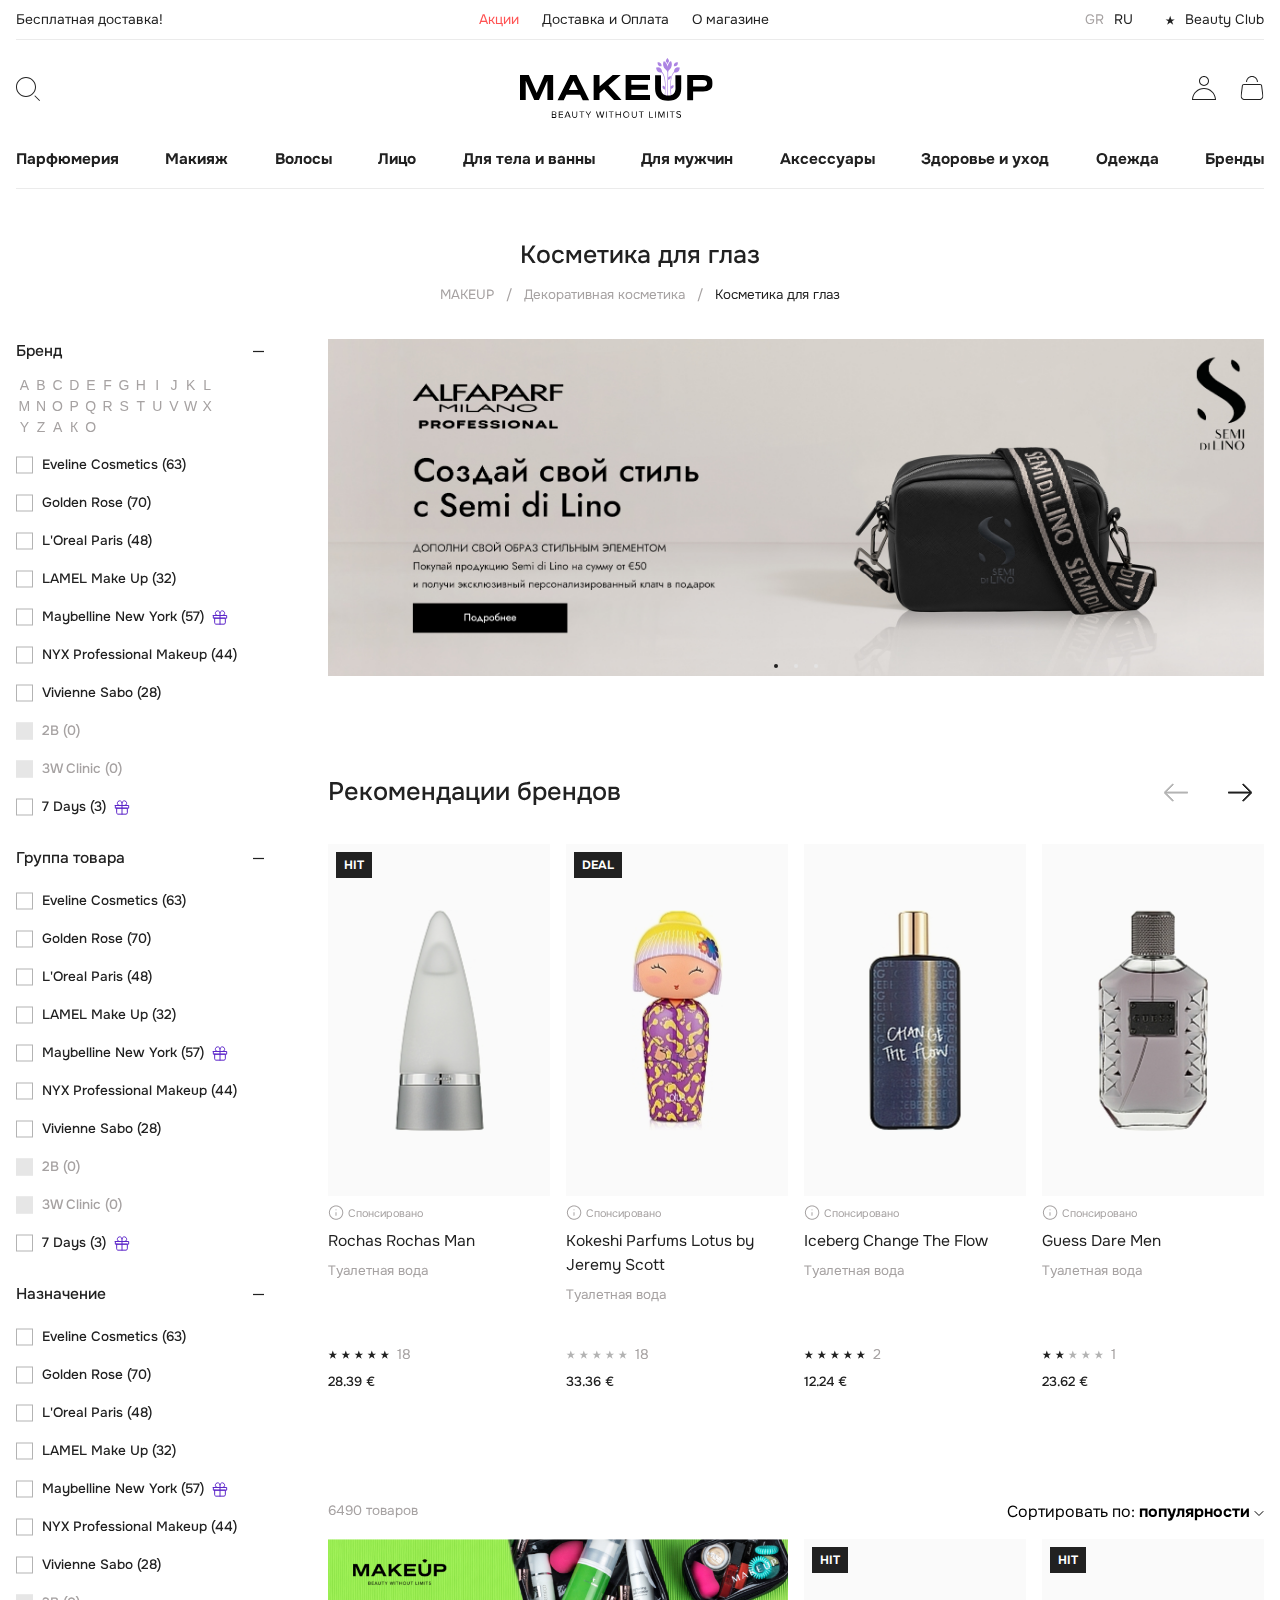
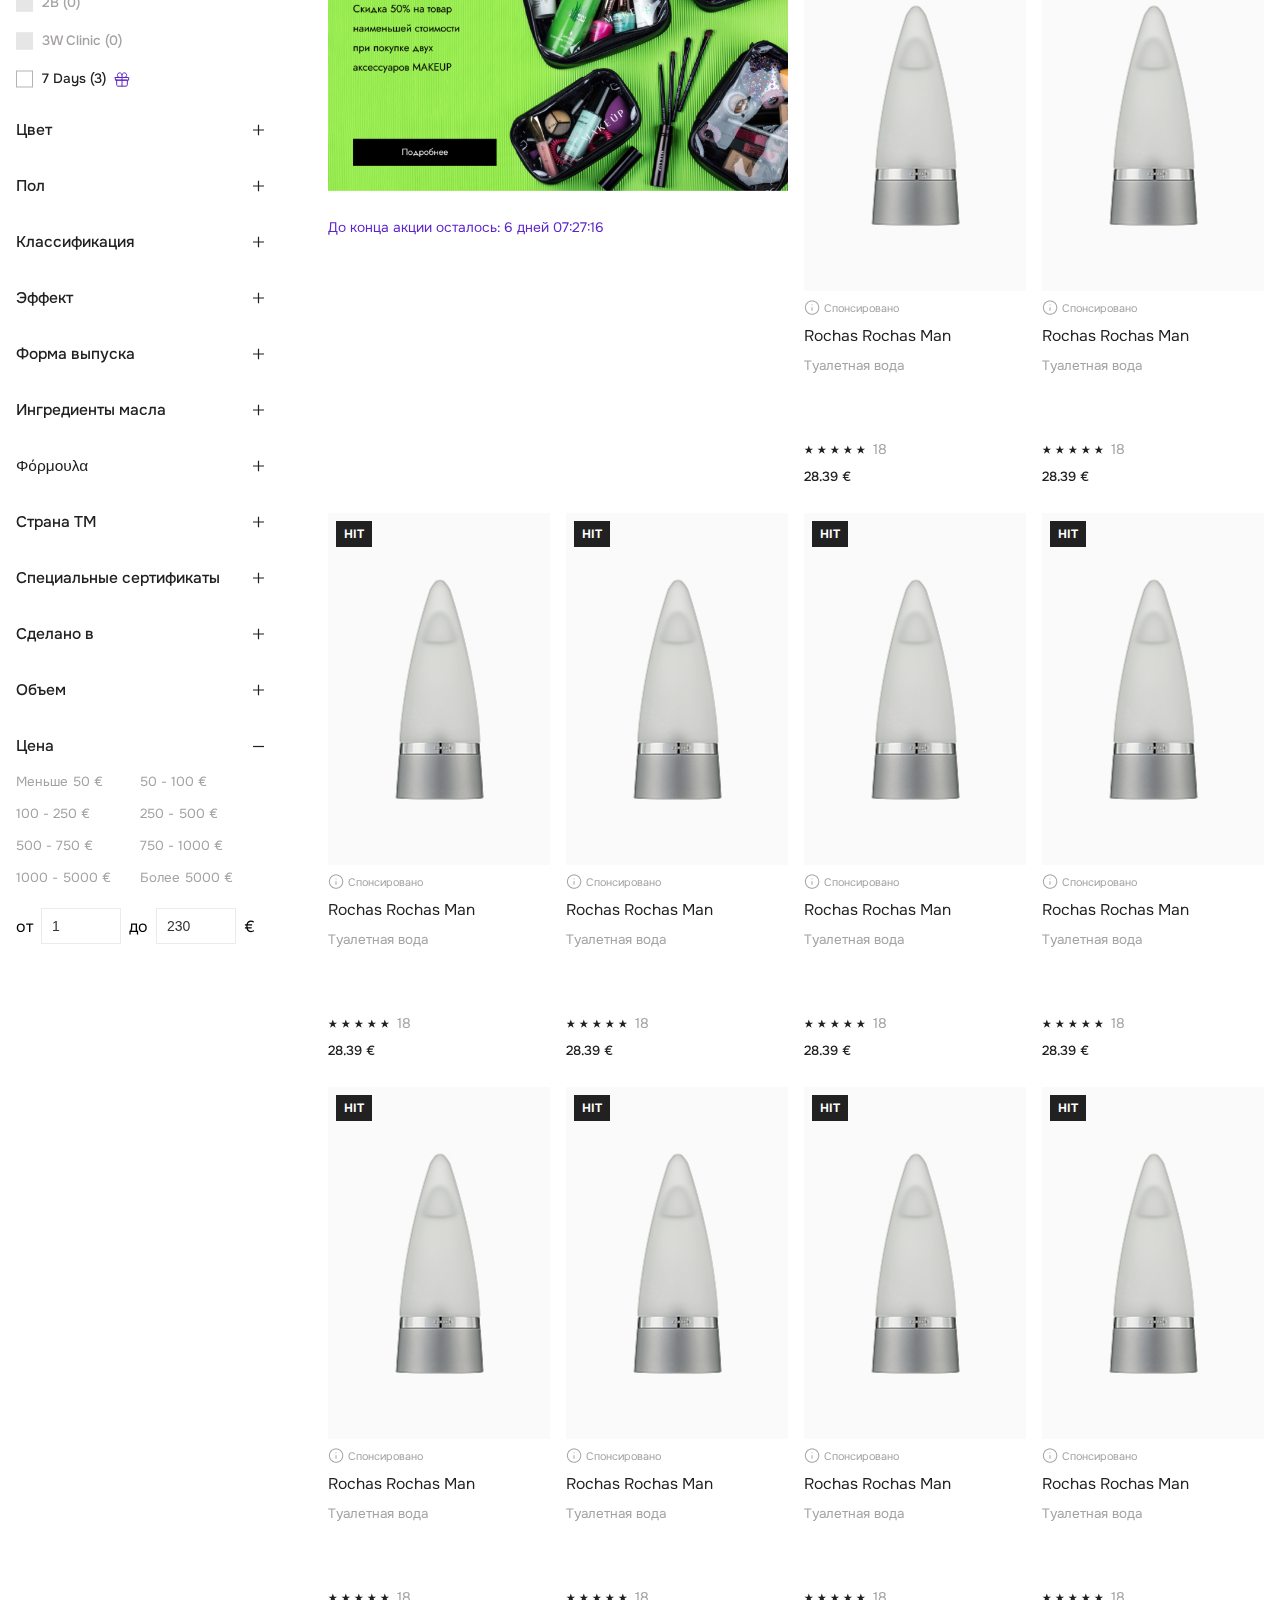
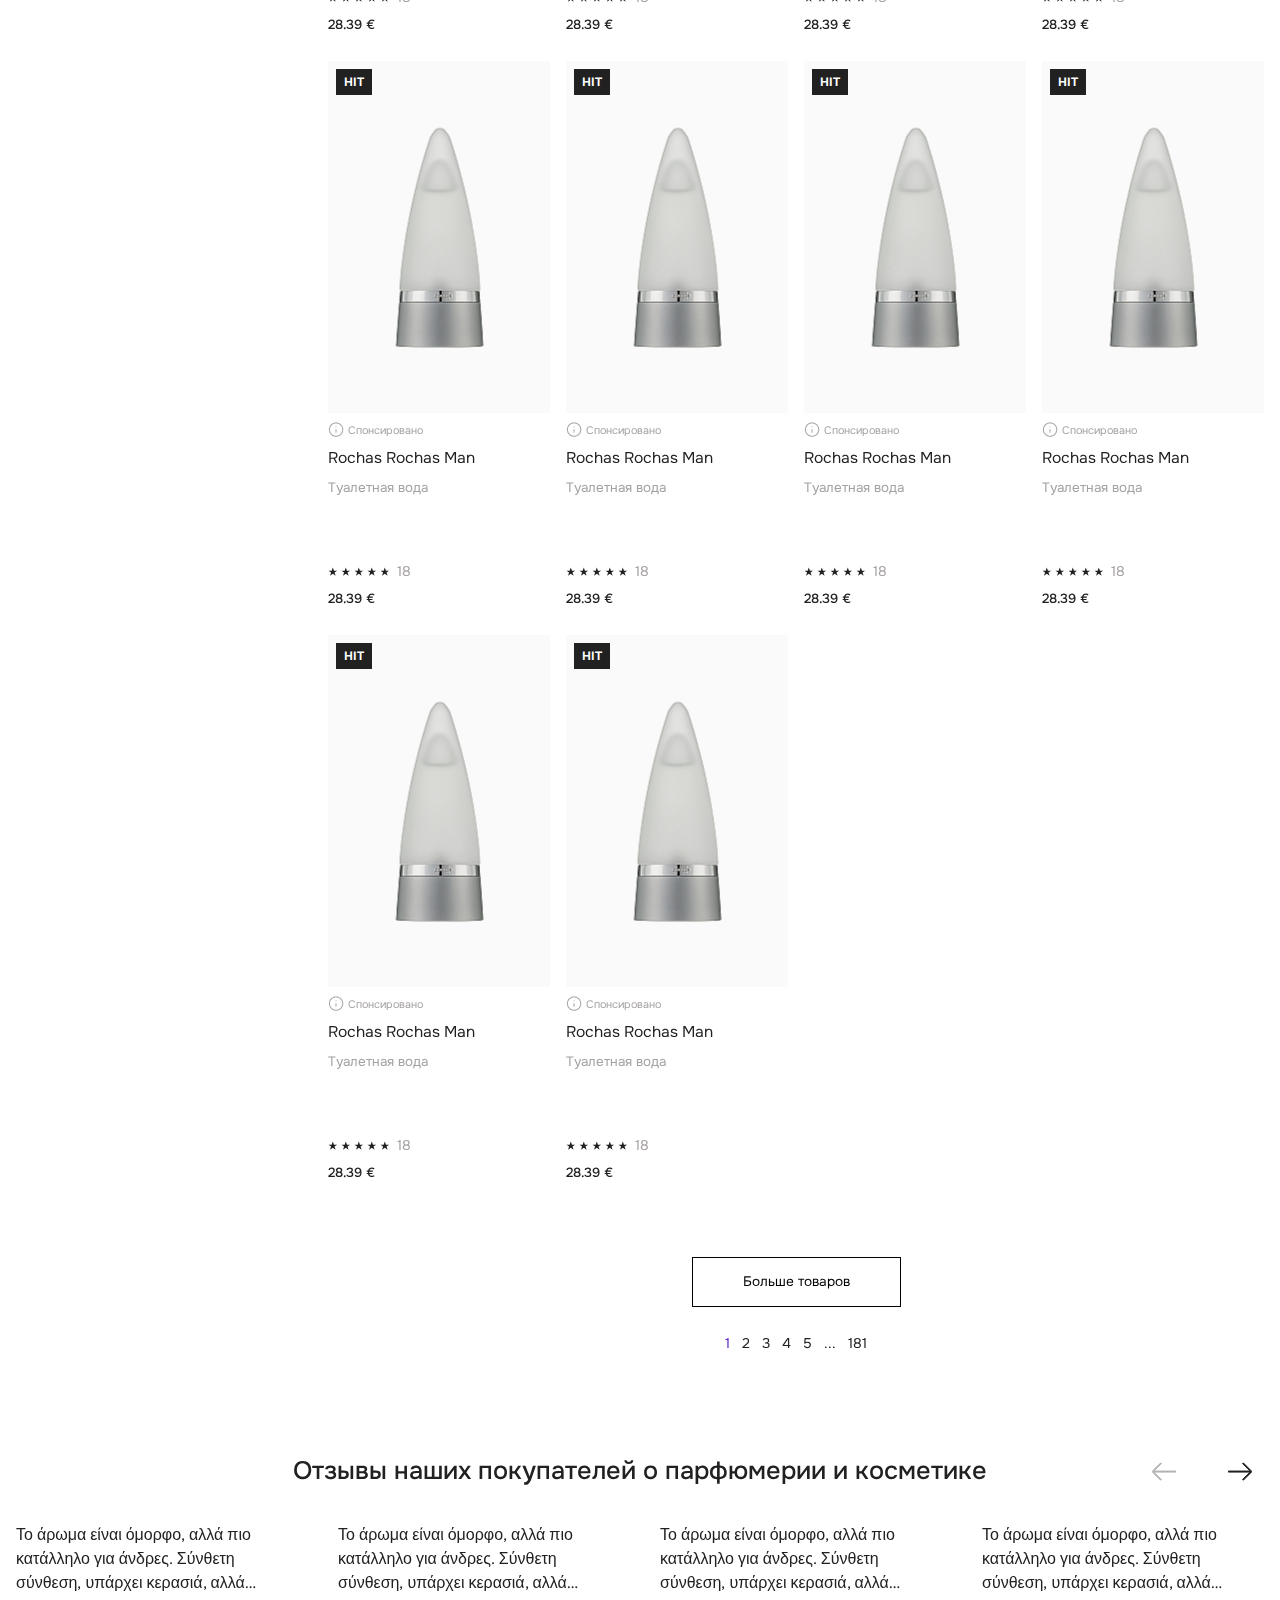
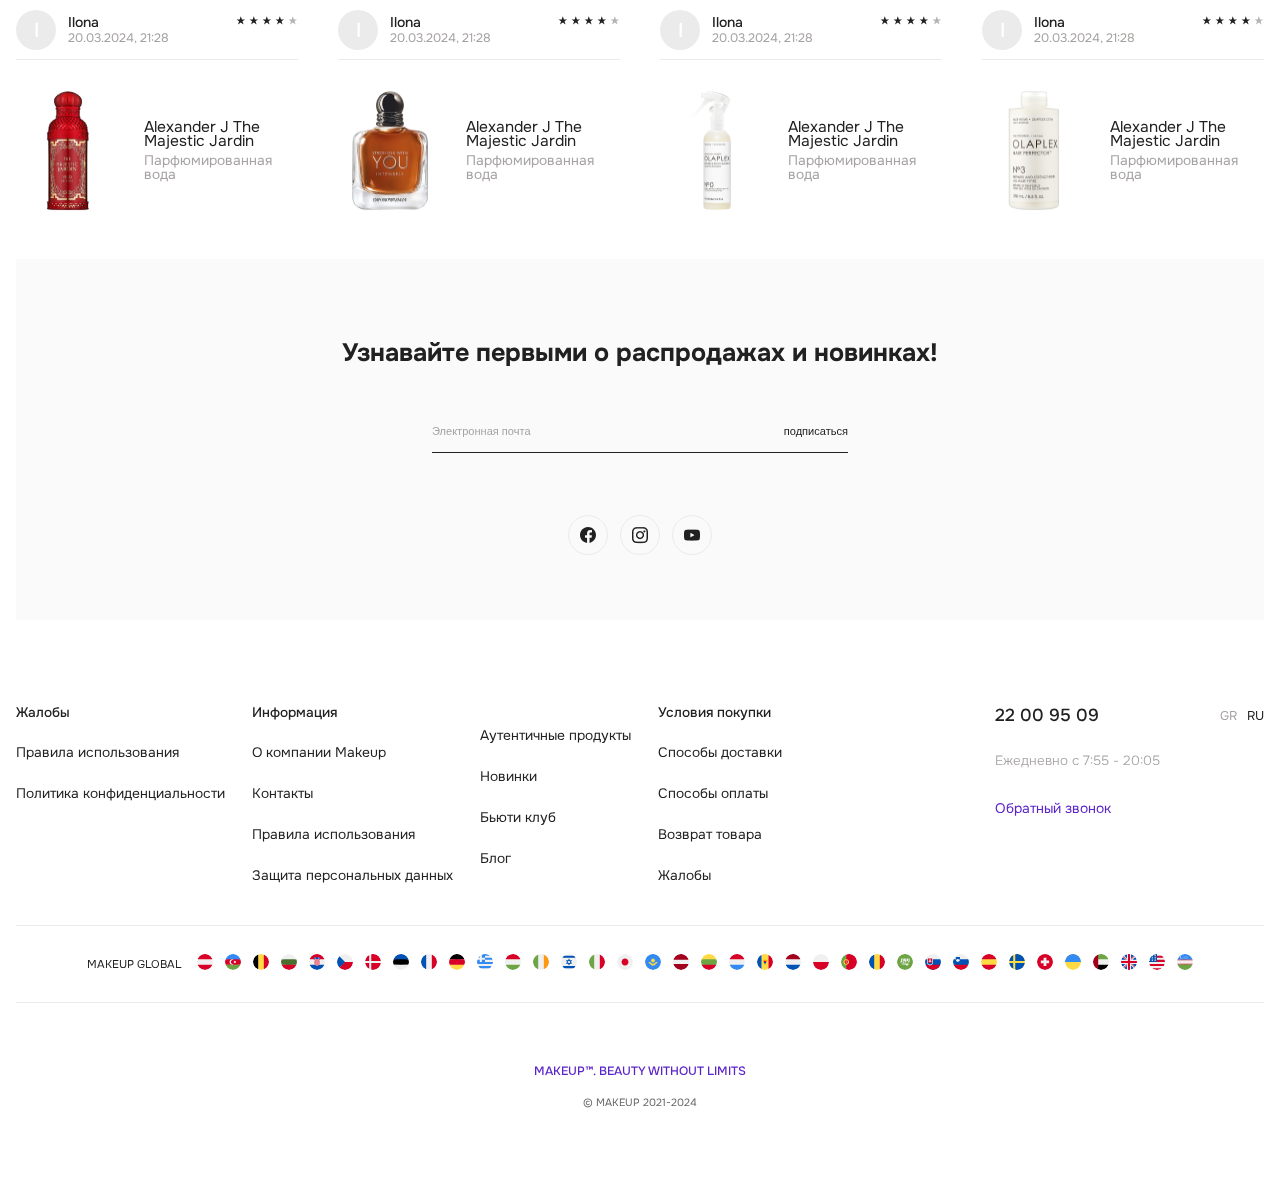
==== commit abe1eb70: "all pages is ready" ====
--- a/catalog.html
+++ b/catalog.html
@@ -65,7 +65,7 @@
                         <a href="#" class="icon">
                             <img src="./images/icon/user.svg" alt="">
                         </a>
-                        <a href="#" class="icon">
+                        <a href="#" class="icon order_modal__open">
                             <img src="./images/icon/lock.svg" alt="">
                         </a>
                     </div>
@@ -102,6 +102,80 @@
                         <a href="#">Бренды</a>
                     </li>
                 </ul>
+
+                <!-- Order modal -->
+                <div class="order_modal">
+                    <div class="order_card">
+                        <h2 class="order_card__head">
+                            <span>Ваш заказ</span>
+                            <div class="price">49.95 €</div>
+                        </h2>
+                        <ul class="order_card__body">
+
+                            <li>
+                                <img src="./images/order_card.png" class="main_img" alt="">
+                                <div class="datas">
+                                    <h3 class="name">Giorgio Armani Emporio Armani Stronger With You</h3>
+                                    <p>Парфюмированная вода</p>
+                                    <h4 class="price">49.95 €</h4>
+                                    <div class="calculate">
+                                        <button>
+                                            <img src="./images/icon/minus.svg" alt="">
+                                        </button>
+                                        <span>1</span>
+                                        <button>
+                                            <img src="./images/icon/plus.svg" alt="">
+                                        </button>
+                                    </div>
+                                </div>
+                                <a href="#" class="remove">
+                                    <img src="./images/icon/trash.svg" alt="">
+                                </a>
+                            </li>
+
+                            <li>
+                                <img src="./images/order_card.png" class="main_img" alt="">
+                                <div class="datas">
+                                    <h3 class="name">Giorgio Armani Emporio Armani Stronger With You</h3>
+                                    <p>Парфюмированная вода</p>
+                                    <h4 class="price">49.95 €</h4>
+                                    <div class="calculate">
+                                        <button>
+                                            <img src="./images/icon/minus.svg" alt="">
+                                        </button>
+                                        <span>1</span>
+                                        <button>
+                                            <img src="./images/icon/plus.svg" alt="">
+                                        </button>
+                                    </div>
+                                </div>
+                                <a href="#" class="remove">
+                                    <img src="./images/icon/trash.svg" alt="">
+                                </a>
+                            </li>
+
+                        </ul>
+                        
+                        <div class="order_card__bottom">
+                            <a href="#" class="btn_light">Выбрать подарочную упаковку</a>
+                            <ul>
+                                <li>
+                                    <span>Всего: </span>
+                                    <span>49.95 €</span>
+                                </li>
+                                <li>
+                                    <span>Доставка: </span>
+                                    <span>9.95 €</span>
+                                </li>
+                            </ul>
+                            <div class="all_price">
+                                Итого: <span>109.95 €</span>
+                            </div>
+                            <a href="#" class="btn_dark">Заказать</a>
+                        </div>
+                    </div>
+                </div>
+                <!-- Order modal end -->
             </div>
         </header>
         <!-- Header end -->
--- a/css/style.css
+++ b/css/style.css
@@ -81,6 +81,14 @@
 input[type=number]::-webkit-outer-spin-button {
   -webkit-appearance: none;
   margin: 0;
+}
+
+.tab_item {
+  display: none;
+}
+
+.tab_item.active {
+  display: block;
 }
 
 .btn_light {
@@ -198,6 +206,9 @@
   gap: 8px;
 }
 
+.header .main_container {
+  position: relative;
+}
 .header__logo {
   flex-shrink: 0;
 }
@@ -341,6 +352,7 @@
   justify-content: space-between;
   color: black;
   padding: 24px 0 17px;
+  border-bottom: 1px solid #EBEBEB;
 }
 @media screen and (max-width: 992px) {
   .header__navs {
@@ -352,6 +364,20 @@
   font-size: 15.38px;
   font-weight: 700;
   line-height: 24px;
+}
+.header .order_modal {
+  position: absolute;
+  right: 0;
+  z-index: 5;
+  width: 582px;
+  max-height: 0;
+  overflow: hidden;
+  transition: max-height 0.3s ease-in-out;
+}
+@media screen and (max-width: 768px) {
+  .header .order_modal {
+    width: 100%;
+  }
 }
 
 .mobile_menu {
@@ -951,6 +977,9 @@
   .brand__bottom span {
     padding: 12px 16px 0;
   }
+}
+.brand_product .brand__title {
+  text-align: left;
 }
 
 .review {
@@ -1937,4 +1966,995 @@
 }
 .filter_result__pagination a.active {
   color: #5B24C9;
+}
+
+.product_home {
+  margin: 60px 0 40px;
+}
+.product_home__container {
+  display: flex;
+  justify-content: space-between;
+  align-items: flex-start;
+}
+@media screen and (max-width: 992px) {
+  .product_home__container {
+    flex-direction: column;
+  }
+}
+.product_home__left {
+  padding-top: 98px;
+  width: 400px;
+  flex-shrink: 0;
+}
+@media screen and (max-width: 1200px) {
+  .product_home__left {
+    width: 300px;
+  }
+}
+@media screen and (max-width: 992px) {
+  .product_home__left {
+    order: 2;
+    width: 100%;
+    display: flex;
+    align-items: center;
+    flex-direction: column;
+    text-align: center;
+    padding-top: 46px;
+  }
+}
+.product_home__left .product_type {
+  color: #212121;
+  font-size: 14px;
+  line-height: 20px;
+  margin-bottom: 10px;
+}
+@media screen and (max-width: 992px) {
+  .product_home__left .product_type {
+    margin-bottom: 14px;
+  }
+}
+.product_home__left .product_type span {
+  color: #A6A2A2;
+  font-size: 11.92px;
+  line-height: 20px;
+}
+.product_home__left h2 {
+  color: #212121;
+  font-size: 25.19px;
+  font-weight: 500;
+  line-height: 40px;
+  margin-bottom: 24px;
+}
+@media screen and (max-width: 992px) {
+  .product_home__left h2 {
+    font-size: 23.25px;
+    text-align: center;
+  }
+  .product_home__left h2 br {
+    display: none;
+    margin-bottom: 10px;
+    line-height: 32px;
+  }
+}
+.product_home__left p {
+  color: #A6A2A2;
+  font-size: 13.78px;
+  line-height: 24px;
+  margin-bottom: 12px;
+}
+@media screen and (max-width: 992px) {
+  .product_home__left .stars {
+    display: flex;
+    align-items: flex-end;
+    justify-content: center;
+    gap: 11px;
+  }
+}
+.product_home__left .stars span {
+  display: flex;
+  align-items: center;
+  margin-bottom: 6px;
+}
+.product_home__left .stars svg path {
+  fill: #B3B3B3;
+}
+.product_home__left .stars svg.active path {
+  fill: #212121;
+}
+.product_home__left .subtitle {
+  color: #A6A2A2;
+  font-size: 13.13px;
+  line-height: 20px;
+}
+.product_home__sliders {
+  width: calc(100% - 800px);
+}
+@media screen and (max-width: 1200px) {
+  .product_home__sliders {
+    width: calc(100% - 600px);
+  }
+}
+@media screen and (max-width: 992px) {
+  .product_home__sliders {
+    order: 1;
+    width: 100%;
+  }
+}
+.product_home__sliders .swiper_big {
+  max-width: 533px;
+}
+@media screen and (max-width: 992px) {
+  .product_home__sliders .swiper_big {
+    max-width: 100%;
+    overflow: visible;
+  }
+}
+.product_home__sliders .swiper_big .swiper-slide {
+  height: 520px;
+}
+@media screen and (max-width: 992px) {
+  .product_home__sliders .swiper_big .swiper-slide {
+    height: 300px;
+  }
+}
+.product_home__sliders .swiper_big .swiper-slide img {
+  width: 100%;
+  height: 100%;
+  -o-object-fit: contain;
+     object-fit: contain;
+}
+.product_home__sliders .swiper_big__pagination {
+  display: flex;
+  align-items: center;
+  justify-content: center;
+  transform: translateY(24px);
+  gap: 12px;
+}
+.product_home__sliders .swiper_big__pagination span {
+  width: 4px;
+  height: 4px;
+  padding: 0;
+  margin: 0 !important;
+  opacity: 1;
+  background: #E3E3E3;
+}
+.product_home__sliders .swiper_big__pagination span.swiper-pagination-bullet-active {
+  background: #212121;
+}
+.product_home__sliders .swiper_small {
+  max-width: 120px;
+  margin-top: 36px;
+}
+@media screen and (max-width: 992px) {
+  .product_home__sliders .swiper_small {
+    display: none;
+  }
+}
+.product_home__sliders .swiper_small .swiper-slide {
+  height: 64px;
+  border: 1px solid #EBEBEB;
+}
+.product_home__sliders .swiper_small .swiper-slide.swiper-slide-thumb-active {
+  border-color: #212121;
+}
+.product_home__sliders .swiper_small .swiper-slide img {
+  width: calc(100% - 6px);
+  height: calc(100% - 6px);
+  margin-top: 3px;
+  margin-left: 3px;
+  -o-object-fit: contain;
+     object-fit: contain;
+}
+.product_home__right {
+  width: 400px;
+  flex-shrink: 0;
+  padding-top: 88px;
+}
+@media screen and (max-width: 1200px) {
+  .product_home__right {
+    width: 300px;
+  }
+}
+@media screen and (max-width: 992px) {
+  .product_home__right {
+    width: 100%;
+    order: 3;
+    padding-top: 41px;
+  }
+}
+.product_home__right .price {
+  color: #212121;
+  font-size: 19.22px;
+  font-weight: 500;
+  line-height: 32px;
+  margin-bottom: 20px;
+}
+.product_home__right .views {
+  display: flex;
+  align-items: center;
+  justify-content: space-between;
+  padding: 16px 0 37px;
+  color: #212121;
+  font-size: 13.89px;
+  line-height: 24px;
+}
+.product_home__right .link {
+  display: flex;
+  align-items: center;
+  gap: 10px;
+  color: #5B24C9;
+  font-size: 13.67px;
+  line-height: 24px;
+}
+.product_home__right .product_select {
+  margin-bottom: 16px;
+  position: relative;
+  z-index: 2;
+}
+.product_home__right .product_select__btn {
+  width: 100%;
+  display: flex;
+  align-items: center;
+  justify-content: space-between;
+  border: 1px solid #EBEBEB;
+  padding: 8px 17px 8px 13px;
+  z-index: 3;
+  position: relative;
+  background: #FFF;
+}
+.product_home__right .product_select__btn span {
+  display: flex;
+  align-items: center;
+  gap: 8px;
+}
+.product_home__right .product_select__btn span img {
+  width: 24px;
+  height: 24px;
+  -o-object-fit: cover;
+     object-fit: cover;
+}
+.product_home__right .product_select__btn .icon {
+  transition: 0.3s ease all;
+}
+.product_home__right .product_select__list {
+  border-top: 0;
+  position: absolute;
+  bottom: 2px;
+  width: 100%;
+  transform: translateY(100%);
+  background: white;
+  z-index: 2;
+  max-height: 0;
+  overflow-y: scroll;
+  border: 1px solid #EBEBEB;
+  transition: 0.3s ease all;
+}
+.product_home__right .product_select__list::-webkit-scrollbar {
+  width: 2px;
+}
+.product_home__right .product_select__list::-webkit-scrollbar-thumb {
+  background: #666;
+}
+.product_home__right .product_select__list_item {
+  padding: 8px 17px 8px 13px;
+  display: flex;
+  align-items: center;
+  gap: 8px;
+  width: 100%;
+}
+.product_home__right .product_select__list_item img {
+  width: 24px;
+  height: 24px;
+  -o-object-fit: cover;
+     object-fit: cover;
+}
+.product_home__right .product_select__list_item.active, .product_home__right .product_select__list_item:hover {
+  background: #fafafa;
+}
+.product_home__right .product_select.active .product_select__btn .icon {
+  transform: rotateZ(180deg);
+}
+.product_home__right .product_select.active .product_select__list {
+  max-height: 300px;
+}
+
+.character {
+  margin-bottom: 96px;
+}
+@media screen and (max-width: 992px) {
+  .character {
+    margin-bottom: 68px;
+  }
+}
+@media screen and (min-width: 992px) {
+  .character__container {
+    border: 1px solid #EBEBEB;
+    padding: 57px 105px;
+  }
+}
+.character .tab {
+  display: flex;
+  align-items: flex-start;
+}
+@media screen and (max-width: 992px) {
+  .character .tab {
+    flex-direction: column;
+  }
+}
+.character .tab_head {
+  width: 333px;
+  border-right: 1px solid #EBEBEB;
+  height: 286px;
+  flex-shrink: 0;
+  display: flex;
+  flex-direction: column;
+}
+@media screen and (max-width: 992px) {
+  .character .tab_head {
+    flex-direction: row;
+    height: auto;
+    border: 0;
+    width: calc(100% + 32px);
+    margin-left: -16px;
+    overflow-y: scroll;
+  }
+  .character .tab_head::-webkit-scrollbar {
+    display: none;
+  }
+}
+.character .tab_head button {
+  padding: 16px 0;
+  text-align: left;
+  color: #212121;
+  font-size: 15.75px;
+  line-height: 24px;
+}
+@media screen and (max-width: 992px) {
+  .character .tab_head button {
+    padding: 16px 20px;
+    line-height: 100%;
+    border-bottom: 1px solid #EBEBEB;
+    white-space: nowrap;
+  }
+}
+@media screen and (min-width: 992px) {
+  .character .tab_head button.active {
+    border-right: 1px solid #212121;
+  }
+}
+@media screen and (max-width: 992px) {
+  .character .tab_head button.active {
+    border-bottom: 1px solid #212121;
+  }
+}
+.character__list {
+  padding-left: 56px;
+  max-height: 286px;
+  overflow-y: scroll;
+}
+@media screen and (max-width: 992px) {
+  .character__list {
+    max-height: 264px;
+    padding-left: 0;
+    margin-top: 20px;
+  }
+}
+.character__list::-webkit-scrollbar {
+  display: none;
+}
+.character__list ul {
+  display: flex;
+  flex-direction: column;
+}
+.character__list ul li {
+  color: #212121;
+  font-size: 16px;
+  font-weight: bold;
+  line-height: 24px;
+}
+.character__list ul li span {
+  font-weight: 400;
+}
+
+.product_review {
+  margin-bottom: 56px;
+}
+@media screen and (max-width: 992px) {
+  .product_review {
+    margin-bottom: 64px;
+  }
+}
+.product_review__title {
+  text-align: center;
+  margin-bottom: 32px;
+}
+@media screen and (max-width: 992px) {
+  .product_review__title {
+    text-align: left;
+    margin-bottom: 16px;
+  }
+}
+.product_review__link {
+  display: inline-flex;
+  width: auto;
+  margin-left: 50%;
+  transform: translateX(-50%);
+  height: auto;
+  padding: 12px 17px;
+  font-weight: 400;
+  font-size: 13.67px;
+  line-height: 24px;
+  margin-bottom: 64px;
+}
+@media screen and (max-width: 992px) {
+  .product_review__link {
+    margin-left: 0;
+    transform: translateX(0);
+    width: 100%;
+    margin-bottom: 32px;
+  }
+}
+.product_review .reviews {
+  display: flex;
+  flex-direction: column;
+  border-top: 1px solid #EBEBEB;
+}
+.product_review .reviews__item {
+  display: flex;
+  align-items: flex-start;
+  border-bottom: 1px solid #EBEBEB;
+  padding: 33px 0 25px;
+}
+@media screen and (max-width: 650px) {
+  .product_review .reviews__item {
+    flex-direction: column;
+    gap: 16px;
+    padding: 24px 0;
+  }
+}
+.product_review .reviews__item_left {
+  width: 533px;
+  flex-shrink: 0;
+  display: flex;
+  flex-direction: column;
+  gap: 16px;
+}
+@media screen and (max-width: 1200px) {
+  .product_review .reviews__item_left {
+    width: 400px;
+  }
+}
+@media screen and (max-width: 850px) {
+  .product_review .reviews__item_left {
+    width: 300px;
+    gap: 8px;
+  }
+}
+.product_review .reviews__item_left .name {
+  display: flex;
+  align-items: center;
+  gap: 8px;
+  color: #212121;
+  font-size: 15.25px;
+  font-weight: 500;
+  line-height: 24px;
+}
+.product_review .reviews__item_left .name span {
+  width: 32px;
+  height: 32px;
+  flex-shrink: 0;
+  border-radius: 50%;
+  background: #EBEBEB;
+  display: flex;
+  align-items: center;
+  justify-content: center;
+  font-size: 18px;
+  color: #FFF;
+  line-height: auto;
+  text-transform: uppercase;
+}
+.product_review .reviews__item_left .confirmation {
+  display: flex;
+  align-items: flex-end;
+  color: #212121;
+  font-size: 13.67px;
+  line-height: 14px;
+  gap: 7px;
+}
+.product_review .reviews__item_left .translated {
+  display: flex;
+  align-items: center;
+  color: #212121;
+  font-size: 13.45px;
+  line-height: 14px;
+  gap: 9px;
+}
+.product_review .reviews__item_right {
+  width: 100%;
+  display: flex;
+  flex-direction: column;
+  gap: 23.5px;
+}
+@media screen and (max-width: 650px) {
+  .product_review .reviews__item_right {
+    gap: 15.5px;
+  }
+}
+.product_review .reviews__item_right .head {
+  display: flex;
+  align-items: center;
+  justify-content: space-between;
+}
+.product_review .reviews__item_right .head .stars {
+  display: flex;
+  align-items: center;
+  gap: 3px;
+}
+.product_review .reviews__item_right .head .stars svg.active path {
+  fill: #212121;
+}
+.product_review .reviews__item_right .head .time {
+  color: #A6A2A2;
+  font-size: 13.78px;
+  line-height: 24px;
+}
+.product_review .reviews__item_right .text {
+  color: #212121;
+  font-size: 15px;
+  line-height: 24px;
+}
+.product_review .reviews__item_right a {
+  color: #792C9B;
+  font-size: 15.38px;
+  line-height: 24px;
+}
+
+.order {
+  padding: 57px 0;
+  min-height: 80vh;
+}
+@media screen and (max-width: 992px) {
+  .order {
+    padding: 18px 0 115px;
+  }
+}
+.order__container {
+  display: flex;
+  align-items: flex-start;
+  justify-content: space-between;
+}
+@media screen and (max-width: 1100px) {
+  .order__container {
+    flex-direction: column-reverse;
+    gap: 50px;
+  }
+}
+@media screen and (max-width: 1100px) {
+  .order__data {
+    width: 100%;
+  }
+}
+.order__data h1 {
+  color: #212121;
+  font-size: 45px;
+  font-weight: 500;
+  line-height: 40px;
+  margin-bottom: 46px;
+}
+@media screen and (max-width: 992px) {
+  .order__data h1 {
+    font-size: 27px;
+    line-height: 24px;
+    margin-bottom: 29px;
+  }
+}
+.order__data .data_head {
+  display: flex;
+  align-items: center;
+  gap: 40px;
+}
+@media screen and (max-width: 992px) {
+  .order__data .data_head {
+    gap: 24px;
+  }
+}
+.order__data .data_head span {
+  color: #787878;
+  font-size: 25px;
+  font-weight: 500;
+  line-height: 40px;
+}
+@media screen and (max-width: 992px) {
+  .order__data .data_head span {
+    font-size: 15px;
+    line-height: 24px;
+  }
+}
+.order__data .data_head span.active {
+  color: #8024C9;
+}
+.order__data .btn_light {
+  padding: 6px 39px;
+  font-size: 20px;
+  color: #000;
+  line-height: 40;
+}
+@media screen and (max-width: 992px) {
+  .order__data .btn_light {
+    padding: 4px 24px;
+    font-size: 12px;
+    line-height: auto;
+    height: 32px;
+  }
+}
+.order__data .user_data {
+  width: 744px;
+  display: flex;
+  align-items: flex-start;
+  justify-content: space-between;
+  margin-top: 46px;
+}
+@media screen and (max-width: 1400px) {
+  .order__data .user_data {
+    width: 600px;
+  }
+}
+@media screen and (max-width: 1100px) {
+  .order__data .user_data {
+    width: 100%;
+  }
+}
+@media screen and (max-width: 992px) {
+  .order__data .user_data {
+    margin-top: 27px;
+  }
+}
+.order__data .user_data ul {
+  display: flex;
+  flex-direction: column;
+  align-items: flex-start;
+  gap: 18px;
+}
+@media screen and (max-width: 992px) {
+  .order__data .user_data ul {
+    width: 50%;
+    gap: 10px;
+  }
+}
+.order__data .user_data ul .field {
+  display: flex;
+  flex-direction: column;
+  color: #606060;
+  font-size: 20px;
+  line-height: 40px;
+}
+@media screen and (max-width: 992px) {
+  .order__data .user_data ul .field {
+    font-size: 12px;
+    line-height: 24px;
+  }
+}
+.order__data .user_data ul .field span {
+  color: #212121;
+  font-size: 25px;
+  font-weight: 500;
+  line-height: 40px;
+}
+@media screen and (max-width: 992px) {
+  .order__data .user_data ul .field span {
+    font-size: 15px;
+    line-height: 24px;
+  }
+}
+.order__data .data_foot {
+  width: 744px;
+  display: flex;
+  align-items: center;
+  justify-content: space-between;
+  margin-top: 25px;
+}
+@media screen and (max-width: 1400px) {
+  .order__data .data_foot {
+    width: 600px;
+  }
+}
+@media screen and (max-width: 1100px) {
+  .order__data .data_foot {
+    width: 100%;
+  }
+}
+@media screen and (max-width: 992px) {
+  .order__data .data_foot {
+    flex-direction: column;
+    align-items: flex-start;
+    gap: 27px;
+  }
+}
+.order__data .data_foot a {
+  display: inline-flex;
+  width: auto;
+}
+.order__data .data_foot .btn_dark {
+  width: 315px;
+  padding: 6px;
+  font-size: 20px;
+  line-height: 40px;
+}
+@media screen and (max-width: 992px) {
+  .order__data .data_foot .btn_dark {
+    height: 32px;
+    font-size: 12px;
+    line-height: auto;
+    width: 189px;
+  }
+}
+.order__right {
+  width: 582px;
+}
+@media screen and (max-width: 1300px) {
+  .order__right {
+    width: 450px;
+  }
+}
+@media screen and (max-width: 1100px) {
+  .order__right {
+    width: 100%;
+  }
+}
+.order_card {
+  border: 1px solid #686868;
+  background: #FFF;
+}
+.order_card__head {
+  padding: 30px 30px 17px;
+  display: flex;
+  align-items: center;
+  justify-content: space-between;
+  color: #212121;
+  font-size: 25px;
+  font-weight: 500;
+  line-height: 40px;
+}
+@media screen and (max-width: 992px) {
+  .order_card__head {
+    padding: 18px 18px 10px;
+    font-size: 15.38px;
+    line-height: 24.6px;
+  }
+}
+.order_card__body {
+  display: flex;
+  flex-direction: column;
+  padding: 0 30px 20px;
+}
+@media screen and (max-width: 992px) {
+  .order_card__body {
+    padding: 0 18px 12px;
+  }
+}
+.order_card__body li {
+  display: flex;
+  align-items: flex-start;
+  gap: 22px;
+  position: relative;
+  padding-top: 29px;
+  padding-bottom: 8px;
+}
+@media screen and (max-width: 992px) {
+  .order_card__body li {
+    gap: 13px;
+    padding-top: 17.99px;
+    padding-bottom: 5.41px;
+  }
+}
+.order_card__body li:not(:last-child) {
+  border-bottom: 1px solid #B9B9B9;
+  padding-bottom: 30px;
+}
+@media screen and (max-width: 992px) {
+  .order_card__body li:not(:last-child) {
+    padding-bottom: 15.38px;
+  }
+}
+.order_card__body li:not(:last-child) .remove {
+  bottom: 30px;
+}
+@media screen and (max-width: 992px) {
+  .order_card__body li:not(:last-child) .remove {
+    bottom: 15.28px;
+  }
+}
+.order_card__body li .main_img {
+  width: 98px;
+  height: 113px;
+  -o-object-fit: contain;
+     object-fit: contain;
+}
+@media screen and (max-width: 992px) {
+  .order_card__body li .main_img {
+    width: 60px;
+    height: 70px;
+  }
+}
+.order_card__body li .datas {
+  padding-top: 15px;
+}
+@media screen and (max-width: 992px) {
+  .order_card__body li .datas {
+    padding-top: 9px;
+  }
+}
+.order_card__body li .name {
+  max-width: 176px;
+  margin-bottom: 5px;
+  color: #212121;
+  font-size: 14.62px;
+  font-weight: 400;
+  line-height: 22.6px;
+}
+@media screen and (max-width: 992px) {
+  .order_card__body li .name {
+    font-size: 8.99px;
+    margin-bottom: 3.33px;
+    line-height: 13.9px;
+    max-width: 108px;
+  }
+}
+.order_card__body li p {
+  color: #A6A2A2;
+  font-size: 13px;
+  line-height: 22.6px;
+}
+@media screen and (max-width: 992px) {
+  .order_card__body li p {
+    font-size: 8px;
+    line-height: 13.9px;
+  }
+}
+.order_card__body li .price {
+  color: #000;
+  font-size: 15px;
+  font-weight: 500;
+  line-height: 22.6px;
+  margin-bottom: 5px;
+}
+@media screen and (max-width: 992px) {
+  .order_card__body li .price {
+    font-size: 9.23px;
+    line-height: 13.9px;
+    margin-bottom: 3.33px;
+  }
+}
+.order_card__body li .calculate {
+  display: flex;
+  align-items: center;
+  gap: 6px;
+}
+@media screen and (max-width: 992px) {
+  .order_card__body li .calculate {
+    gap: 3.69px;
+  }
+}
+.order_card__body li .calculate button {
+  width: 25px;
+  height: 25px;
+  display: flex;
+  align-items: center;
+  justify-content: center;
+  border-radius: 5px;
+  background: #FAFAFA;
+}
+@media screen and (max-width: 992px) {
+  .order_card__body li .calculate button {
+    width: 16px;
+    height: 16px;
+    border-radius: 3px;
+  }
+  .order_card__body li .calculate button img {
+    transform: scale(0.7);
+  }
+}
+.order_card__body li .calculate span {
+  color: #000;
+  font-size: 18px;
+  line-height: 22.6px;
+}
+@media screen and (max-width: 992px) {
+  .order_card__body li .calculate span {
+    font-size: 11.06px;
+    line-height: 13.9px;
+  }
+}
+.order_card__body li .remove {
+  position: absolute;
+  right: 0;
+  bottom: 8px;
+}
+@media screen and (max-width: 992px) {
+  .order_card__body li .remove {
+    bottom: 5.41px;
+  }
+  .order_card__body li .remove img {
+    width: 20px;
+  }
+}
+.order_card__bottom {
+  border-top: 1px solid #686868;
+  padding: 32px 30px 35px;
+}
+@media screen and (max-width: 992px) {
+  .order_card__bottom {
+    padding: 20px 18px;
+  }
+}
+.order_card__bottom .btn_light {
+  display: inline-flex;
+  width: auto;
+  padding: 6px 39px;
+  height: auto;
+  font-size: 20px;
+  line-height: 40px;
+  margin-bottom: 15px;
+}
+@media screen and (max-width: 992px) {
+  .order_card__bottom .btn_light {
+    font-size: 12.3px;
+    line-height: 24.6px;
+    padding: 4px 24px;
+    margin-bottom: 13px;
+  }
+}
+.order_card__bottom ul {
+  display: flex;
+  flex-direction: column;
+  gap: 4px;
+  margin-bottom: 15px;
+}
+@media screen and (max-width: 992px) {
+  .order_card__bottom ul {
+    margin-bottom: 9px;
+  }
+}
+.order_card__bottom ul li {
+  display: flex;
+  align-items: center;
+  color: #000;
+  gap: 20px;
+  font-size: 16.21px;
+  line-height: 32px;
+}
+@media screen and (max-width: 992px) {
+  .order_card__bottom ul li {
+    gap: 12px;
+    font-size: 9.97px;
+    line-height: 19.9px;
+  }
+}
+.order_card__bottom .all_price {
+  display: flex;
+  align-items: center;
+  gap: 34px;
+  color: #000;
+  font-size: 27px;
+  line-height: 54px;
+}
+@media screen and (max-width: 992px) {
+  .order_card__bottom .all_price {
+    gap: 20px;
+    font-size: 16.61px;
+    line-height: 33.2px;
+  }
+}
+.order_card__bottom .all_price span {
+  color: #5B24C9;
+}
+.order_card__bottom .btn_dark {
+  width: 100%;
+  margin-top: 15px;
+}
+@media screen and (max-width: 992px) {
+  .order_card__bottom .btn_dark {
+    height: 38px;
+    font-size: 12px;
+  }
 }/*# sourceMappingURL=style.css.map */